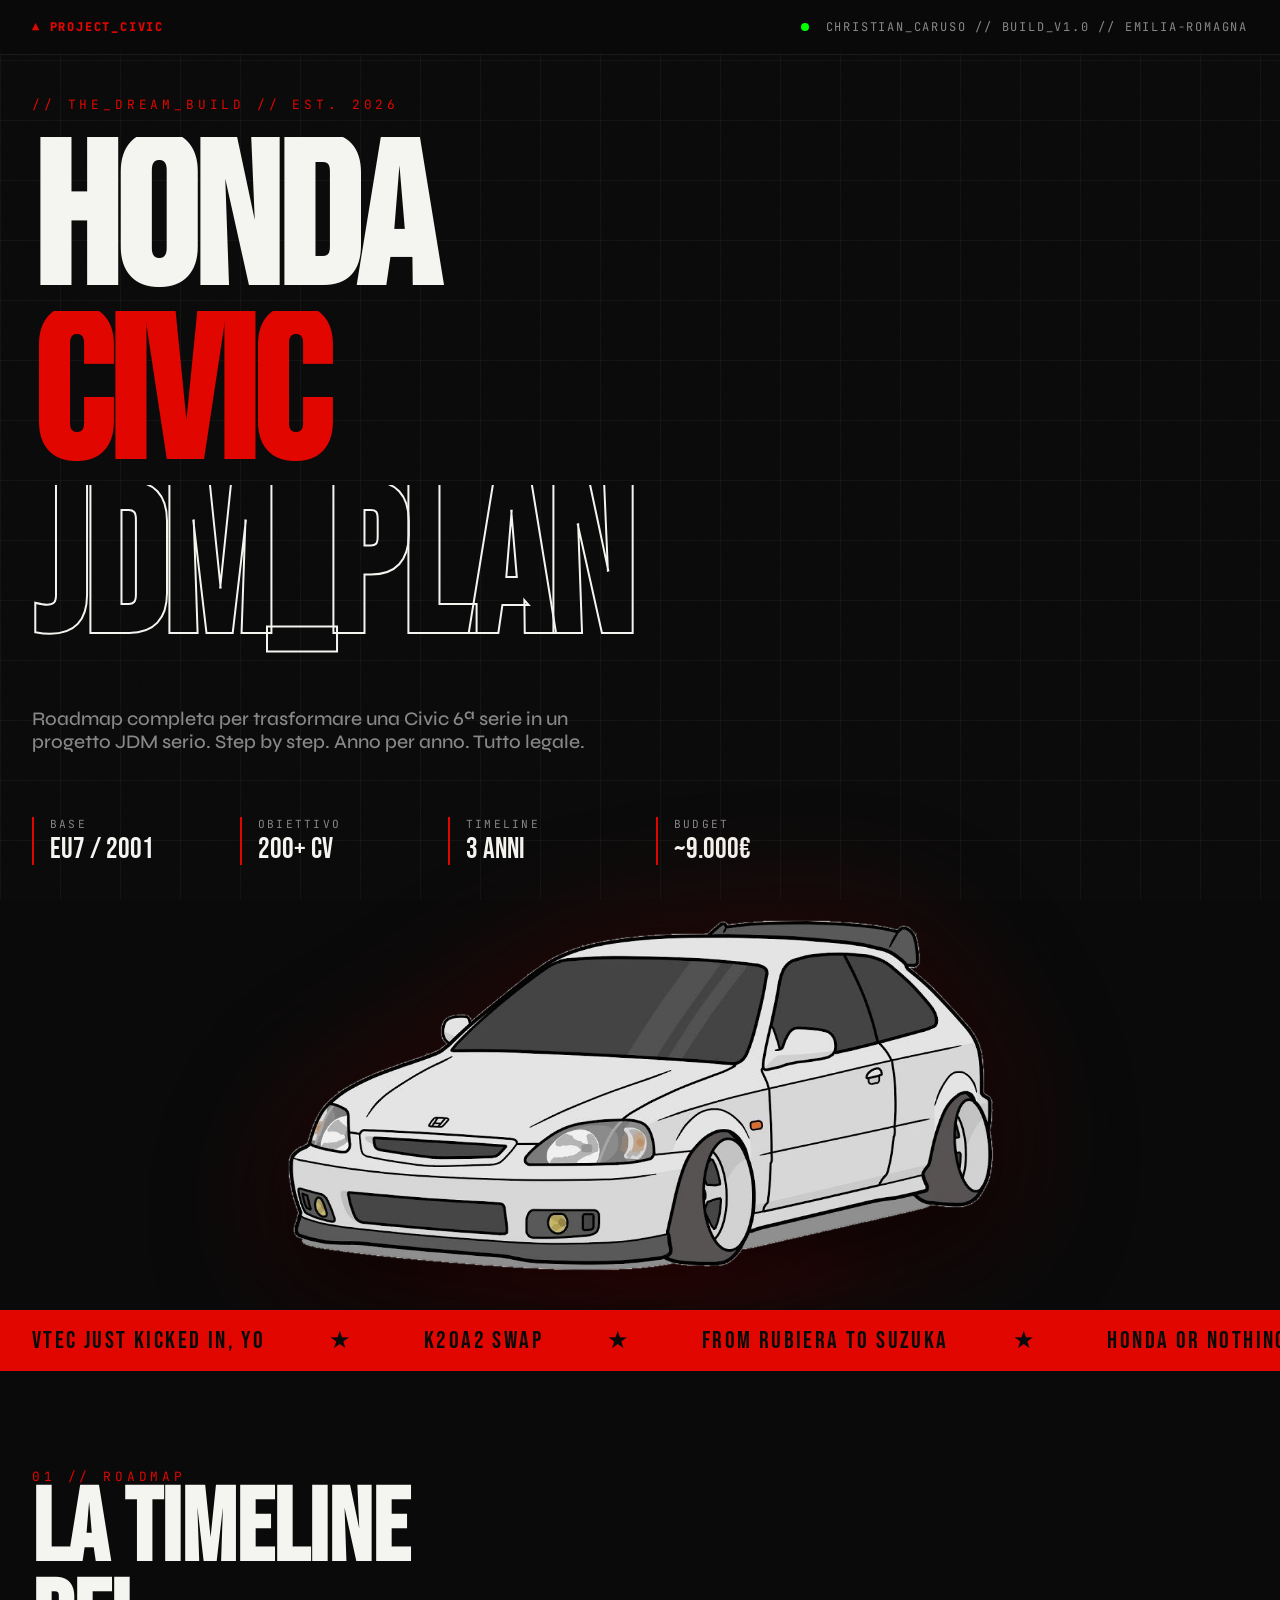
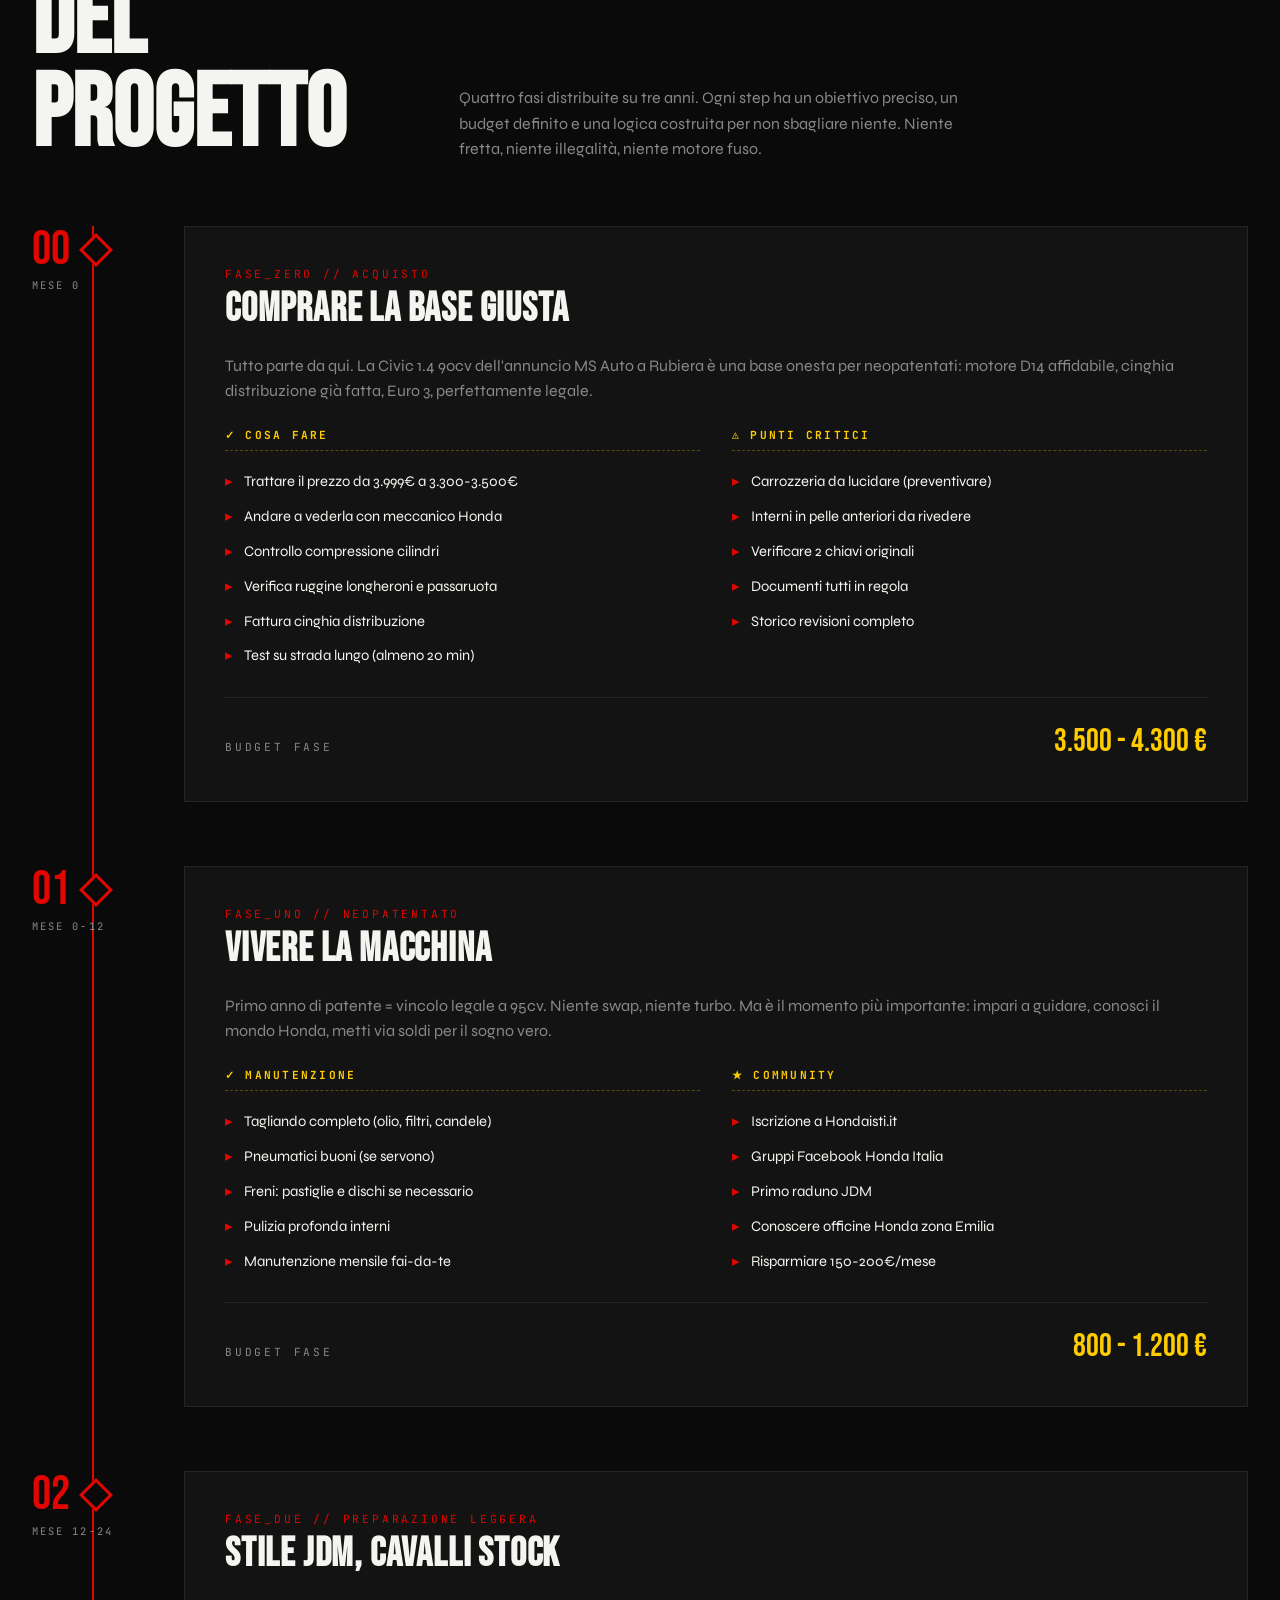
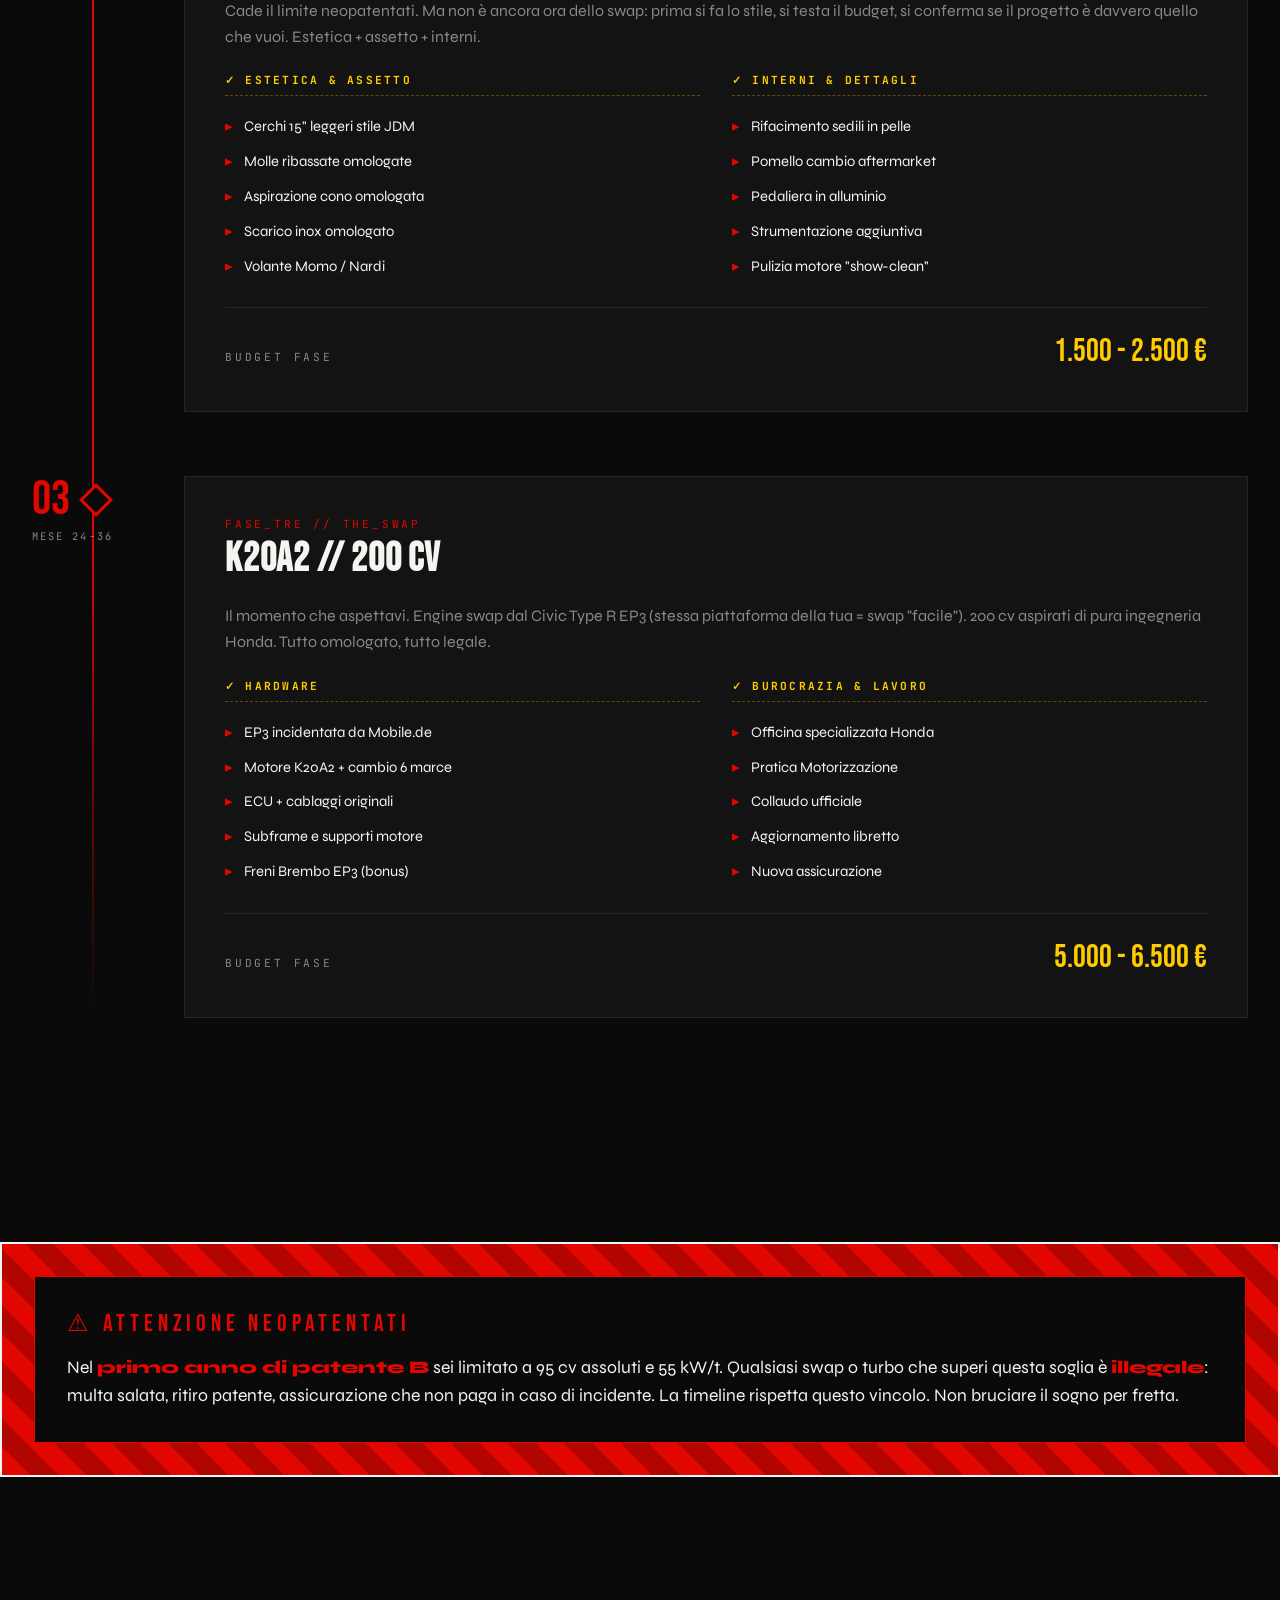
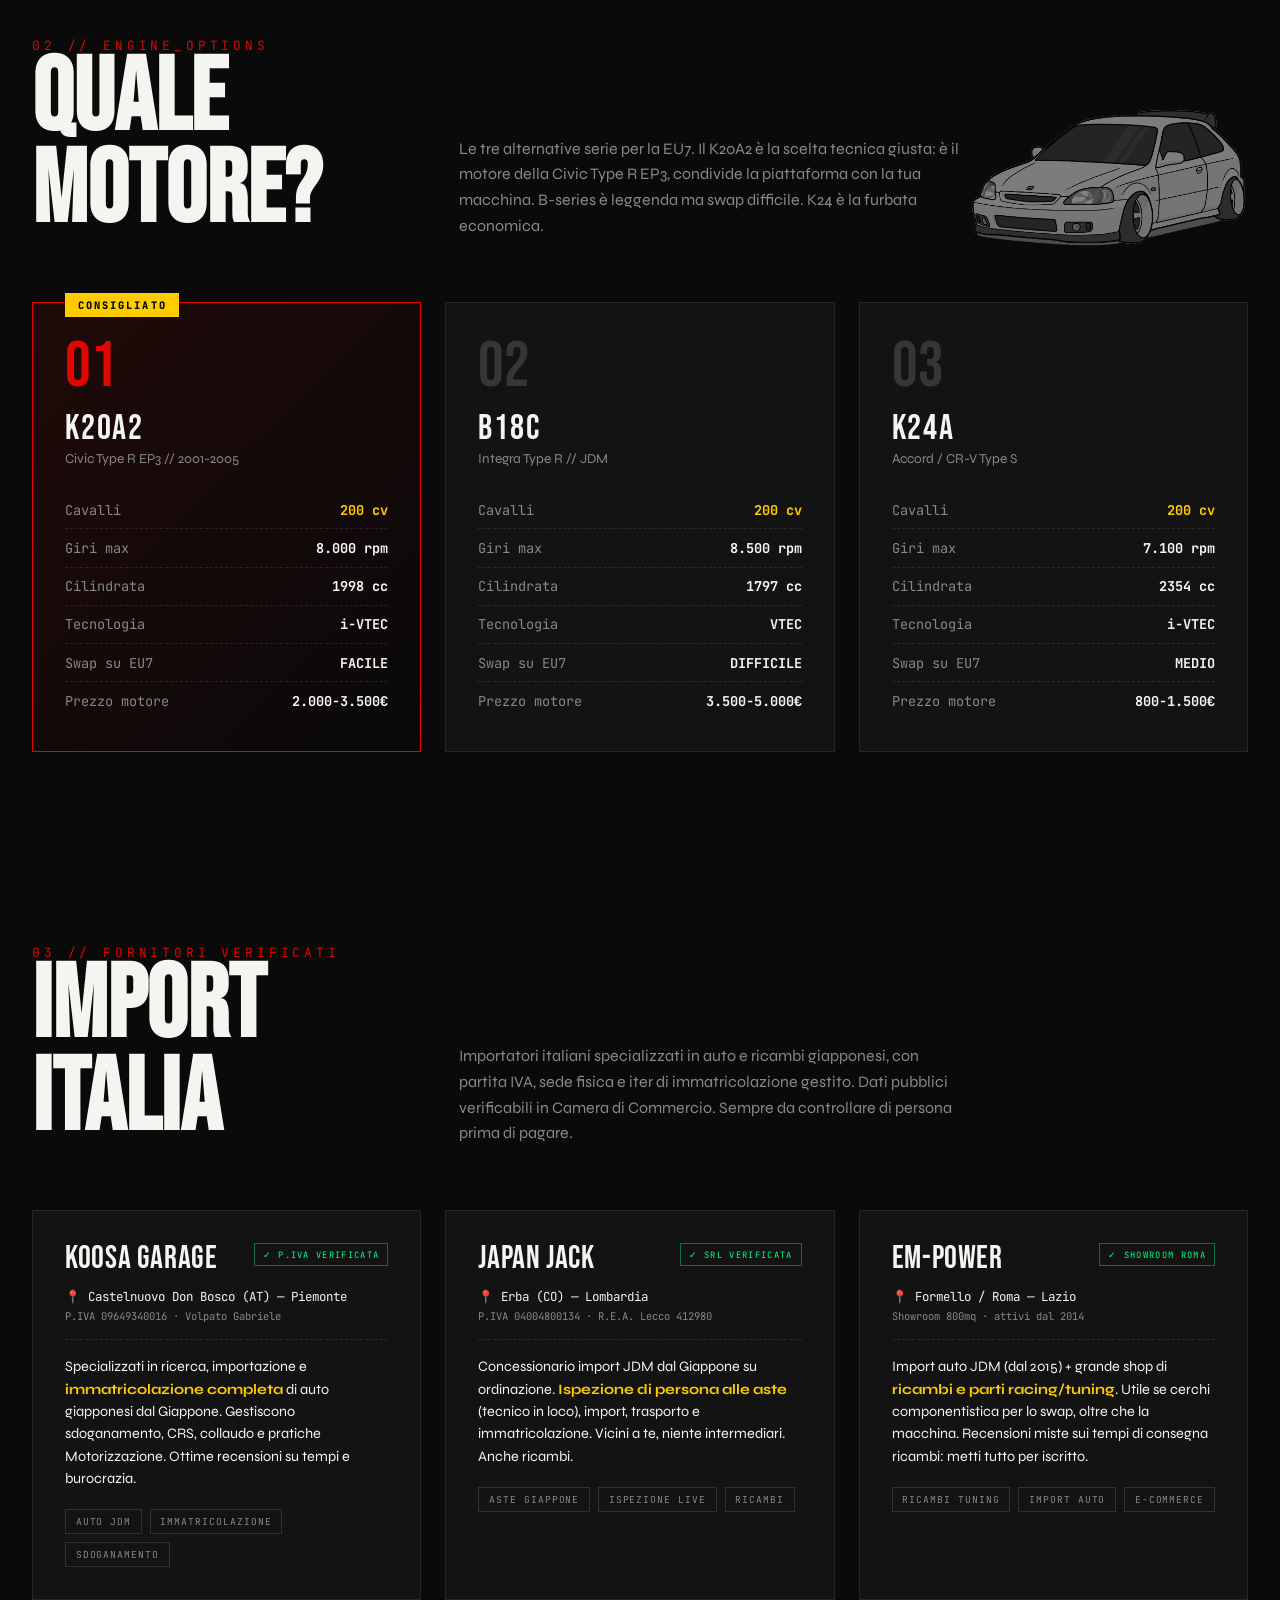
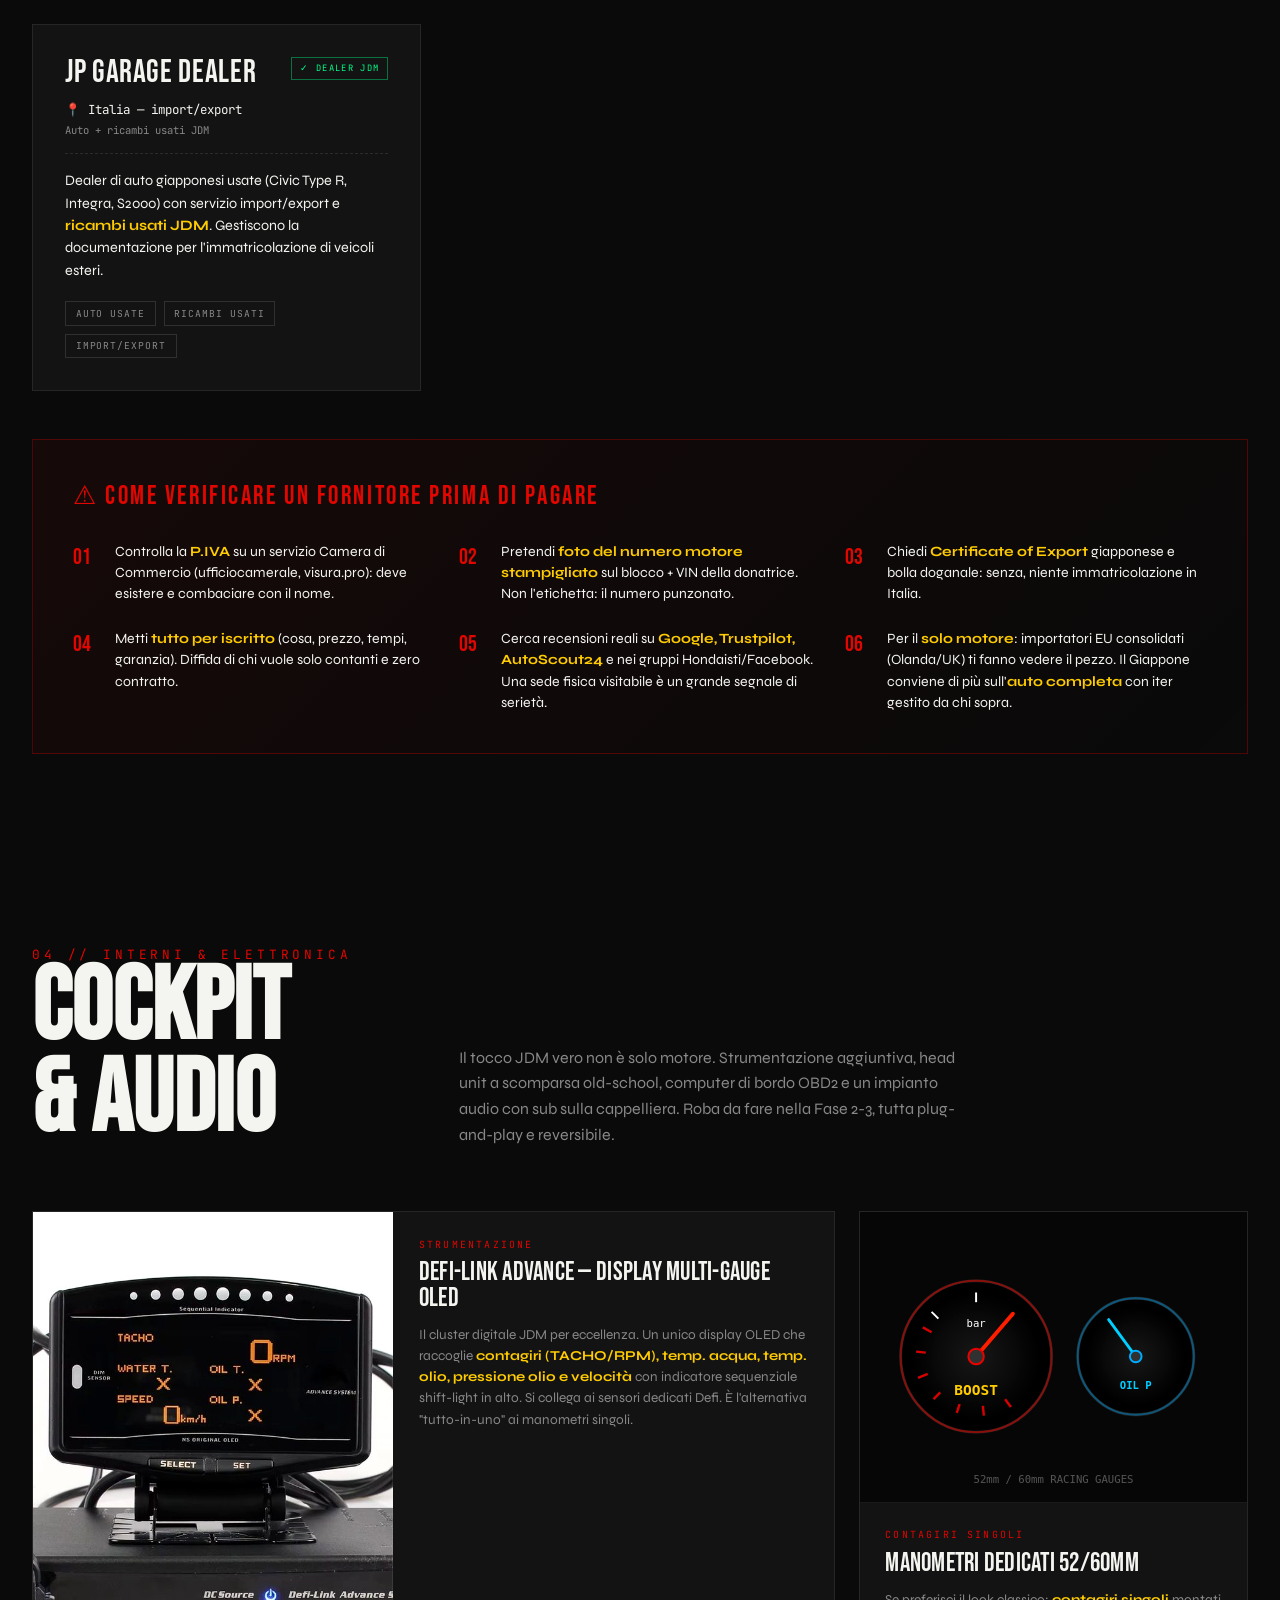
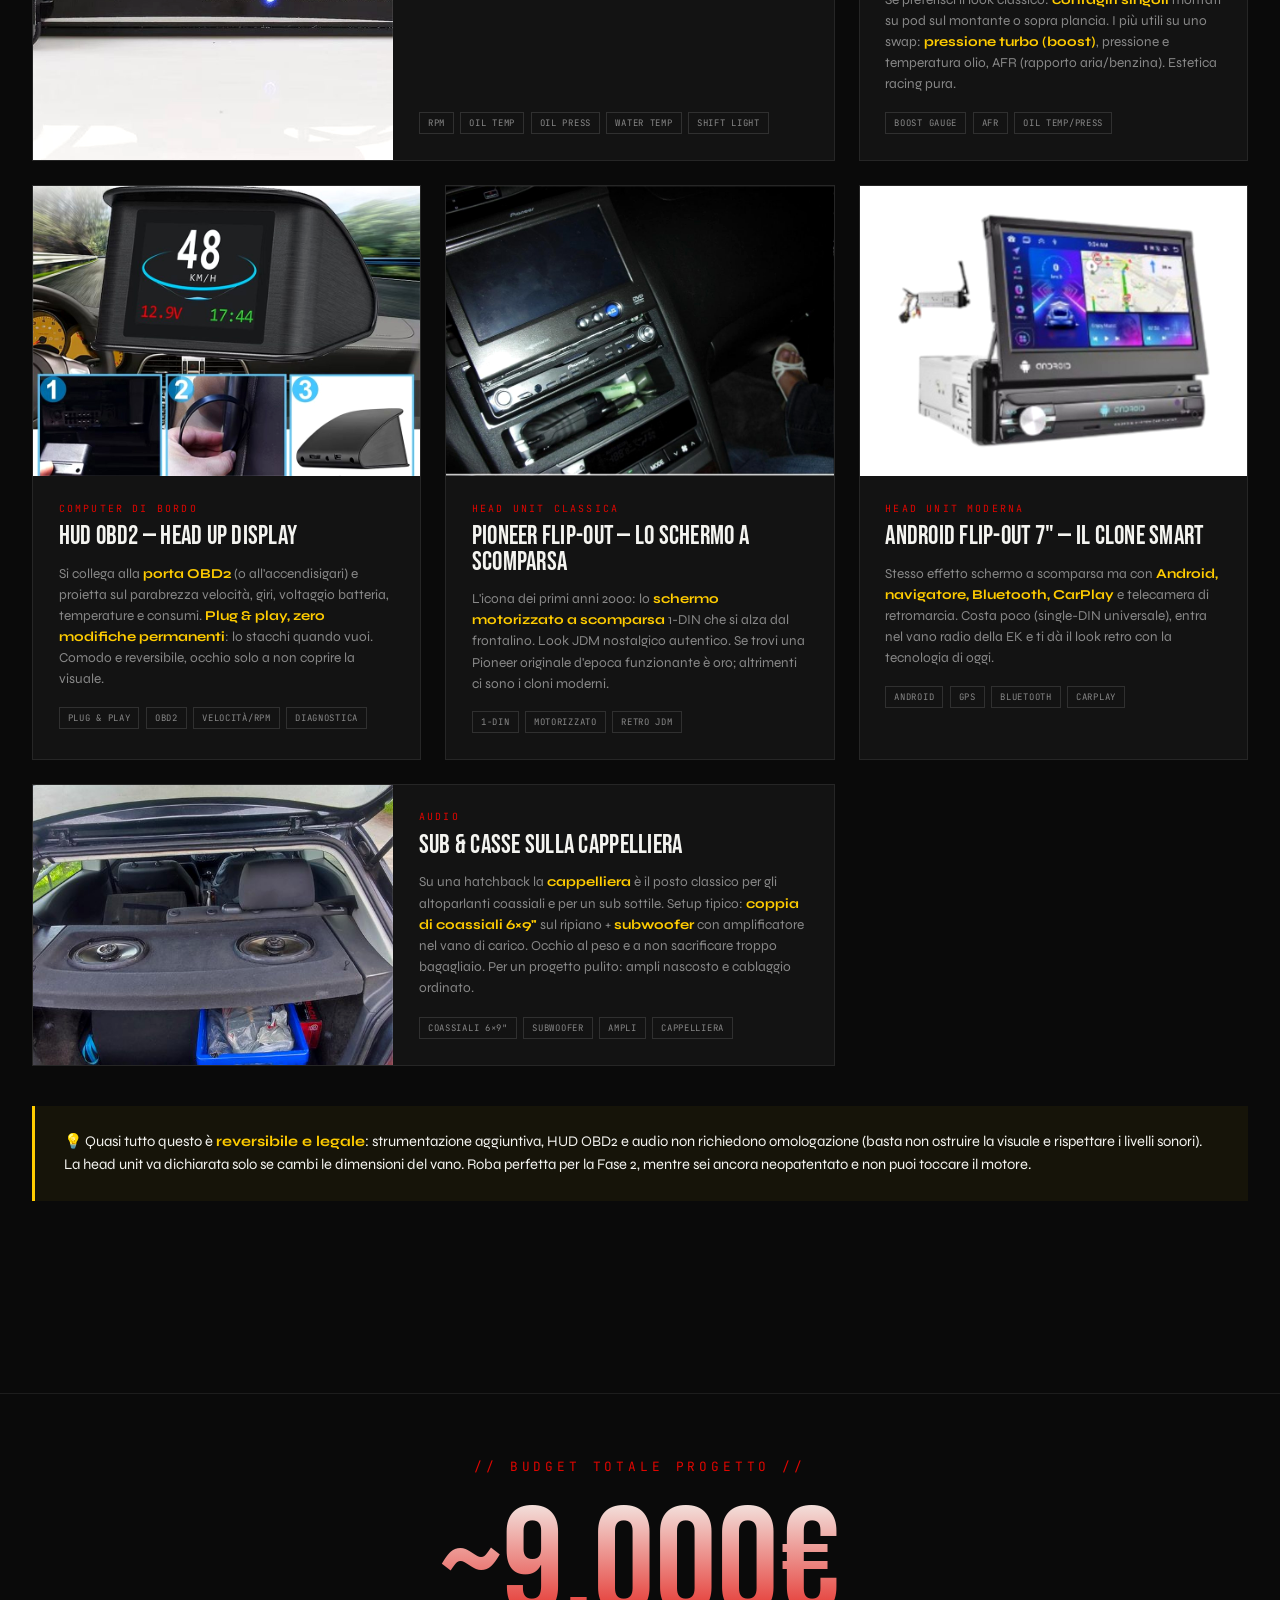
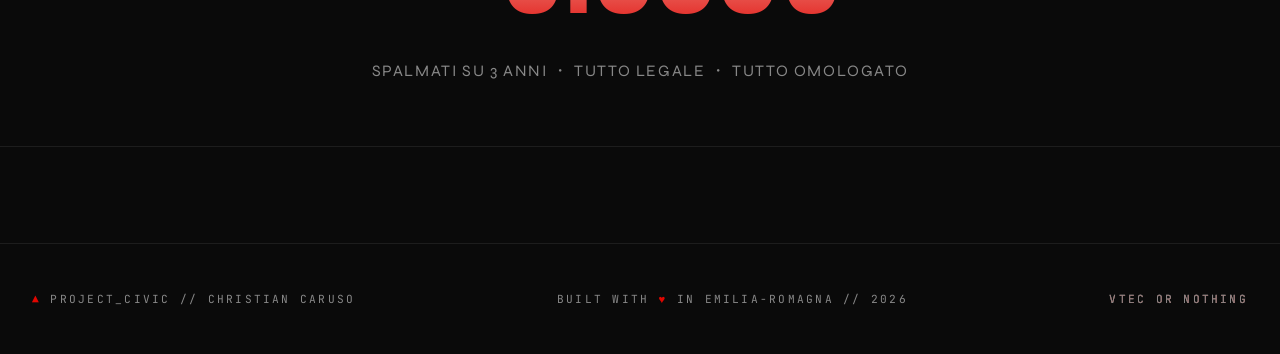
==== civic.html @ 3d9354dc "Rename civic-project-v2.html to civic.html" ====
<!DOCTYPE html>
<html lang="it">
<head>
<meta charset="UTF-8">
<meta name="viewport" content="width=device-width, initial-scale=1.0">
<title>PROJECT CIVIC // Christian Caruso</title>
<link rel="preconnect" href="https://fonts.googleapis.com">
<link rel="preconnect" href="https://fonts.gstatic.com" crossorigin>
<link href="https://fonts.googleapis.com/css2?family=Bebas+Neue&family=JetBrains+Mono:wght@400;700;800&family=Syne:wght@500;700;800&display=swap" rel="stylesheet">
<style>
  :root {
    --bg: #0a0a0a;
    --bg-soft: #131313;
    --ink: #f4f4f0;
    --ink-dim: #888;
    --red: #e10600;
    --red-dark: #b30500;
    --accent: #ffcc00;
    --grid: rgba(255,255,255,0.04);
    --car: url([data-uri]);
  }

  * { margin: 0; padding: 0; box-sizing: border-box; }

  html { scroll-behavior: smooth; }

  body {
    background: var(--bg);
    color: var(--ink);
    font-family: 'JetBrains Mono', monospace;
    overflow-x: hidden;
    cursor: crosshair;
  }

  /* GRID BACKGROUND */
  body::before {
    content: '';
    position: fixed;
    inset: 0;
    background-image:
      linear-gradient(var(--grid) 1px, transparent 1px),
      linear-gradient(90deg, var(--grid) 1px, transparent 1px);
    background-size: 60px 60px;
    pointer-events: none;
    z-index: 1;
  }

  /* GRAIN OVERLAY */
  body::after {
    content: '';
    position: fixed;
    inset: 0;
    background: url("data:image/svg+xml,%3Csvg viewBox='0 0 200 200' xmlns='http://www.w3.org/2000/svg'%3E%3Cfilter id='n'%3E%3CfeTurbulence type='fractalNoise' baseFrequency='0.9' numOctaves='3'/%3E%3C/filter%3E%3Crect width='100%25' height='100%25' filter='url(%23n)' opacity='0.15'/%3E%3C/svg%3E");
    pointer-events: none;
    opacity: 0.4;
    z-index: 2;
    mix-blend-mode: overlay;
  }

  /* NAV */
  nav {
    position: fixed;
    top: 0;
    left: 0;
    right: 0;
    z-index: 100;
    padding: 1.2rem 2rem;
    background: rgba(10,10,10,0.85);
    backdrop-filter: blur(12px);
    border-bottom: 1px solid rgba(255,255,255,0.08);
    display: flex;
    justify-content: space-between;
    align-items: center;
    font-family: 'JetBrains Mono', monospace;
    font-size: 0.75rem;
    letter-spacing: 0.15em;
    text-transform: uppercase;
  }

  nav .logo {
    color: var(--red);
    font-weight: 800;
  }

  nav .meta {
    color: var(--ink-dim);
  }

  nav .meta .dot {
    display: inline-block;
    width: 8px;
    height: 8px;
    background: #00ff00;
    border-radius: 50%;
    margin-right: 8px;
    animation: pulse 2s infinite;
  }

  @keyframes pulse {
    0%, 100% { opacity: 1; }
    50% { opacity: 0.3; }
  }

  /* HERO */
  .hero {
    min-height: 100vh;
    position: relative;
    display: flex;
    flex-direction: column;
    justify-content: center;
    padding: 6rem 2rem 2rem;
    z-index: 10;
    overflow: hidden;
  }

  .hero-tag {
    font-family: 'JetBrains Mono', monospace;
    font-size: 0.8rem;
    letter-spacing: 0.3em;
    color: var(--red);
    margin-bottom: 1.5rem;
    opacity: 0;
    animation: fadeIn 1s 0.3s forwards;
  }

  .hero h1 {
    font-family: 'Bebas Neue', sans-serif;
    font-size: clamp(4rem, 16vw, 16rem);
    line-height: 0.85;
    letter-spacing: -0.02em;
    margin-bottom: 1rem;
    position: relative;
  }

  .hero h1 .line {
    display: block;
    overflow: hidden;
  }

  .hero h1 .line span {
    display: inline-block;
    transform: translateY(110%);
    animation: slideUp 1s cubic-bezier(0.16, 1, 0.3, 1) forwards;
  }

  .hero h1 .line:nth-child(2) span { animation-delay: 0.2s; }
  .hero h1 .line:nth-child(3) span { animation-delay: 0.4s; }

  .hero h1 .red { color: var(--red); }
  .hero h1 .outline {
    -webkit-text-stroke: 2px var(--ink);
    color: transparent;
  }

  @keyframes slideUp {
    to { transform: translateY(0); }
  }

  @keyframes fadeIn {
    to { opacity: 1; }
  }

  .hero-sub {
    font-family: 'Syne', sans-serif;
    font-weight: 500;
    font-size: clamp(1rem, 1.5vw, 1.4rem);
    max-width: 600px;
    color: var(--ink-dim);
    margin-top: 2rem;
    opacity: 0;
    animation: fadeIn 1s 0.8s forwards;
  }

  .hero-stats {
    display: grid;
    grid-template-columns: repeat(auto-fit, minmax(140px, 1fr));
    gap: 2rem;
    margin-top: 4rem;
    max-width: 800px;
    opacity: 0;
    animation: fadeIn 1s 1.2s forwards;
  }

  .stat {
    border-left: 2px solid var(--red);
    padding-left: 1rem;
  }

  .stat-label {
    font-size: 0.7rem;
    letter-spacing: 0.2em;
    text-transform: uppercase;
    color: var(--ink-dim);
    margin-bottom: 0.3rem;
  }

  .stat-value {
    font-family: 'Bebas Neue', sans-serif;
    font-size: 1.8rem;
    line-height: 1;
  }

  /* MARQUEE */
  .marquee {
    background: var(--red);
    color: var(--bg);
    overflow: hidden;
    white-space: nowrap;
    padding: 1rem 0;
    font-family: 'Bebas Neue', sans-serif;
    font-size: 1.5rem;
    letter-spacing: 0.1em;
    border-top: 1px solid var(--bg);
    border-bottom: 1px solid var(--bg);
    position: relative;
    z-index: 10;
  }

  .marquee-inner {
    display: inline-block;
    animation: scroll 25s linear infinite;
  }

  .marquee-inner span {
    margin: 0 2rem;
  }

  .marquee-inner .star { color: var(--bg); }

  @keyframes scroll {
    from { transform: translateX(0); }
    to { transform: translateX(-50%); }
  }

  /* TIMELINE SECTION */
  .timeline-section {
    position: relative;
    z-index: 10;
    padding: 6rem 2rem;
  }

  .section-header {
    max-width: 1400px;
    margin: 0 auto 4rem;
    display: grid;
    grid-template-columns: 1fr 2fr;
    gap: 2rem;
    align-items: end;
  }

  .section-num {
    font-family: 'JetBrains Mono', monospace;
    font-size: 0.8rem;
    letter-spacing: 0.3em;
    color: var(--red);
  }

  .section-title {
    font-family: 'Bebas Neue', sans-serif;
    font-size: clamp(3rem, 8vw, 7rem);
    line-height: 0.9;
  }

  .section-desc {
    font-family: 'Syne', sans-serif;
    font-size: 1rem;
    color: var(--ink-dim);
    line-height: 1.6;
    max-width: 500px;
  }

  /* TIMELINE */
  .timeline {
    max-width: 1400px;
    margin: 0 auto;
    position: relative;
  }

  .timeline::before {
    content: '';
    position: absolute;
    left: 60px;
    top: 0;
    bottom: 0;
    width: 2px;
    background: linear-gradient(180deg, var(--red) 0%, var(--red) 80%, transparent 100%);
  }

  .phase {
    display: grid;
    grid-template-columns: 120px 1fr;
    gap: 2rem;
    margin-bottom: 4rem;
    position: relative;
    opacity: 0;
    transform: translateX(-30px);
    transition: all 0.8s cubic-bezier(0.16, 1, 0.3, 1);
  }

  .phase.visible {
    opacity: 1;
    transform: translateX(0);
  }

  .phase-marker {
    position: relative;
    z-index: 2;
  }

  .phase-marker::before {
    content: '';
    position: absolute;
    left: 52px;
    top: 12px;
    width: 18px;
    height: 18px;
    background: var(--bg);
    border: 3px solid var(--red);
    transform: rotate(45deg);
    transition: all 0.4s;
  }

  .phase:hover .phase-marker::before {
    background: var(--red);
    transform: rotate(45deg) scale(1.4);
    box-shadow: 0 0 30px var(--red);
  }

  .phase-year {
    font-family: 'Bebas Neue', sans-serif;
    font-size: 3rem;
    line-height: 1;
    color: var(--red);
  }

  .phase-period {
    font-family: 'JetBrains Mono', monospace;
    font-size: 0.65rem;
    letter-spacing: 0.2em;
    text-transform: uppercase;
    color: var(--ink-dim);
    margin-top: 0.3rem;
  }

  .phase-content {
    background: var(--bg-soft);
    border: 1px solid rgba(255,255,255,0.08);
    padding: 2.5rem;
    position: relative;
    transition: all 0.4s;
  }

  .phase-content::before {
    content: '';
    position: absolute;
    top: 0;
    left: 0;
    right: 0;
    height: 2px;
    background: linear-gradient(90deg, var(--red), transparent);
    transform: scaleX(0);
    transform-origin: left;
    transition: transform 0.6s;
  }

  .phase:hover .phase-content::before {
    transform: scaleX(1);
  }

  .phase:hover .phase-content {
    border-color: rgba(225,6,0,0.3);
    transform: translateY(-2px);
  }

  .phase-label {
    font-family: 'JetBrains Mono', monospace;
    font-size: 0.7rem;
    letter-spacing: 0.25em;
    text-transform: uppercase;
    color: var(--red);
    margin-bottom: 0.5rem;
  }

  .phase-title {
    font-family: 'Bebas Neue', sans-serif;
    font-size: 2.5rem;
    line-height: 1;
    margin-bottom: 1.5rem;
    letter-spacing: 0.02em;
  }

  .phase-grid {
    display: grid;
    grid-template-columns: 1fr 1fr;
    gap: 2rem;
    margin-top: 1.5rem;
  }

  .phase-block h4 {
    font-family: 'JetBrains Mono', monospace;
    font-size: 0.7rem;
    letter-spacing: 0.2em;
    text-transform: uppercase;
    color: var(--accent);
    margin-bottom: 0.8rem;
    padding-bottom: 0.5rem;
    border-bottom: 1px dashed rgba(255,204,0,0.3);
  }

  .phase-block ul {
    list-style: none;
  }

  .phase-block li {
    font-family: 'Syne', sans-serif;
    font-size: 0.92rem;
    color: var(--ink);
    padding: 0.4rem 0 0.4rem 1.2rem;
    position: relative;
    line-height: 1.5;
  }

  .phase-block li::before {
    content: '▸';
    position: absolute;
    left: 0;
    color: var(--red);
  }

  .phase-cost {
    margin-top: 1.5rem;
    padding-top: 1.5rem;
    border-top: 1px solid rgba(255,255,255,0.08);
    display: flex;
    justify-content: space-between;
    align-items: baseline;
    flex-wrap: wrap;
    gap: 1rem;
  }

  .phase-cost-label {
    font-family: 'JetBrains Mono', monospace;
    font-size: 0.7rem;
    letter-spacing: 0.25em;
    text-transform: uppercase;
    color: var(--ink-dim);
  }

  .phase-cost-value {
    font-family: 'Bebas Neue', sans-serif;
    font-size: 2rem;
    color: var(--accent);
  }

  /* WARNING BANNER */
  .warning {
    margin: 4rem auto;
    max-width: 1400px;
    padding: 2rem;
    background: repeating-linear-gradient(
      45deg,
      var(--red),
      var(--red) 20px,
      var(--red-dark) 20px,
      var(--red-dark) 40px
    );
    border: 2px solid var(--ink);
    position: relative;
    z-index: 10;
  }

  .warning-inner {
    background: var(--bg);
    padding: 2rem;
    border: 1px solid var(--red);
  }

  .warning-label {
    font-family: 'Bebas Neue', sans-serif;
    font-size: 1.5rem;
    color: var(--red);
    letter-spacing: 0.2em;
    margin-bottom: 1rem;
  }

  .warning-text {
    font-family: 'Syne', sans-serif;
    font-size: 1.1rem;
    line-height: 1.6;
  }

  /* SWAP COMPARISON */
  .swap-section {
    padding: 6rem 2rem;
    position: relative;
    z-index: 10;
  }

  .swap-grid {
    max-width: 1400px;
    margin: 0 auto;
    display: grid;
    grid-template-columns: repeat(auto-fit, minmax(280px, 1fr));
    gap: 1.5rem;
  }

  .swap-card {
    background: var(--bg-soft);
    border: 1px solid rgba(255,255,255,0.08);
    padding: 2rem;
    position: relative;
    transition: all 0.4s cubic-bezier(0.16, 1, 0.3, 1);
    opacity: 0;
    transform: translateY(30px);
  }

  .swap-card.visible {
    opacity: 1;
    transform: translateY(0);
  }

  .swap-card:hover {
    transform: translateY(-8px);
    border-color: var(--red);
  }

  .swap-card.featured {
    background: linear-gradient(135deg, rgba(225,6,0,0.1), transparent);
    border-color: var(--red);
  }

  .swap-card.featured::before {
    content: 'CONSIGLIATO';
    position: absolute;
    top: -10px;
    left: 2rem;
    background: var(--accent);
    color: var(--bg);
    padding: 0.3rem 0.8rem;
    font-family: 'JetBrains Mono', monospace;
    font-size: 0.65rem;
    letter-spacing: 0.2em;
    font-weight: 800;
  }

  .swap-rank {
    font-family: 'Bebas Neue', sans-serif;
    font-size: 4rem;
    line-height: 1;
    color: var(--ink-dim);
    opacity: 0.3;
  }

  .swap-card.featured .swap-rank { color: var(--red); opacity: 1; }

  .swap-code {
    font-family: 'Bebas Neue', sans-serif;
    font-size: 2.2rem;
    color: var(--ink);
    margin-top: 0.5rem;
    letter-spacing: 0.05em;
  }

  .swap-source {
    font-family: 'Syne', sans-serif;
    font-size: 0.85rem;
    color: var(--ink-dim);
    margin-bottom: 1.5rem;
  }

  .swap-spec {
    display: flex;
    justify-content: space-between;
    padding: 0.6rem 0;
    border-bottom: 1px dashed rgba(255,255,255,0.1);
    font-family: 'JetBrains Mono', monospace;
    font-size: 0.85rem;
  }

  .swap-spec:last-of-type { border-bottom: none; }

  .swap-spec-label { color: var(--ink-dim); }
  .swap-spec-value { color: var(--ink); font-weight: 700; }
  .swap-spec.cv .swap-spec-value { color: var(--accent); }

  /* SOURCES */
  .sources {
    padding: 6rem 2rem;
    position: relative;
    z-index: 10;
  }

  .sources-grid {
    max-width: 1400px;
    margin: 0 auto;
    display: grid;
    grid-template-columns: repeat(auto-fit, minmax(280px, 1fr));
    gap: 1rem;
  }

  .source {
    padding: 1.5rem;
    background: var(--bg-soft);
    border: 1px solid rgba(255,255,255,0.08);
    transition: all 0.3s;
    display: flex;
    align-items: center;
    gap: 1rem;
  }

  .source:hover {
    border-color: var(--red);
    transform: translateX(8px);
  }

  .source-flag {
    font-family: 'Bebas Neue', sans-serif;
    font-size: 1.8rem;
    color: var(--red);
    min-width: 60px;
  }

  .source-name {
    font-family: 'Syne', sans-serif;
    font-weight: 700;
    margin-bottom: 0.2rem;
  }

  .source-desc {
    font-size: 0.75rem;
    color: var(--ink-dim);
    font-family: 'JetBrains Mono', monospace;
  }

  /* TOTAL */
  .total {
    margin: 6rem auto;
    max-width: 1400px;
    padding: 4rem 2rem;
    text-align: center;
    border-top: 1px solid rgba(255,255,255,0.08);
    border-bottom: 1px solid rgba(255,255,255,0.08);
    position: relative;
    z-index: 10;
  }

  .total-label {
    font-family: 'JetBrains Mono', monospace;
    font-size: 0.8rem;
    letter-spacing: 0.3em;
    color: var(--red);
    margin-bottom: 1rem;
  }

  .total-value {
    font-family: 'Bebas Neue', sans-serif;
    font-size: clamp(4rem, 12vw, 10rem);
    line-height: 1;
    background: linear-gradient(180deg, var(--ink) 0%, var(--red) 100%);
    -webkit-background-clip: text;
    background-clip: text;
    -webkit-text-fill-color: transparent;
  }

  .total-period {
    font-family: 'Syne', sans-serif;
    color: var(--ink-dim);
    margin-top: 1rem;
    letter-spacing: 0.1em;
  }

  /* FOOTER */
  footer {
    padding: 3rem 2rem;
    position: relative;
    z-index: 10;
    border-top: 1px solid rgba(255,255,255,0.08);
    font-family: 'JetBrains Mono', monospace;
    font-size: 0.7rem;
    letter-spacing: 0.2em;
    text-transform: uppercase;
    color: var(--ink-dim);
    display: flex;
    justify-content: space-between;
    flex-wrap: wrap;
    gap: 1rem;
  }

  footer .red { color: var(--red); }

  /* GLITCH EFFECT */
  .glitch {
    position: relative;
    display: inline-block;
  }

  .glitch::before,
  .glitch::after {
    content: attr(data-text);
    position: absolute;
    top: 0;
    left: 0;
    width: 100%;
  }

  .glitch::before {
    color: var(--red);
    z-index: -1;
    animation: glitch-1 3s infinite;
  }

  .glitch::after {
    color: #00ffff;
    z-index: -2;
    animation: glitch-2 3s infinite;
  }

  @keyframes glitch-1 {
    0%, 100% { transform: translate(0); }
    20% { transform: translate(-2px, 2px); }
    40% { transform: translate(-2px, -2px); }
    60% { transform: translate(2px, 2px); }
    80% { transform: translate(2px, -2px); }
  }

  @keyframes glitch-2 {
    0%, 100% { transform: translate(0); }
    20% { transform: translate(2px, -2px); }
    40% { transform: translate(2px, 2px); }
    60% { transform: translate(-2px, -2px); }
    80% { transform: translate(-2px, 2px); }
  }

  /* MOBILE */
  @media (max-width: 768px) {
    .section-header { grid-template-columns: 1fr; }
    .phase { grid-template-columns: 80px 1fr; gap: 1rem; }
    .timeline::before { left: 40px; }
    .phase-marker::before { left: 32px; }
    .phase-year { font-size: 2rem; }
    .phase-grid { grid-template-columns: 1fr; }
    .phase-content { padding: 1.5rem; }
    nav { padding: 1rem; font-size: 0.65rem; }
    nav .meta { display: none; }
  }

  /* === SUPPLIERS === */
  .suppliers-grid {
    max-width: 1400px;
    margin: 0 auto;
    display: grid;
    grid-template-columns: repeat(auto-fit, minmax(320px, 1fr));
    gap: 1.5rem;
  }
  .supplier {
    background: var(--bg-soft);
    border: 1px solid rgba(255,255,255,0.08);
    padding: 2rem;
    transition: all 0.4s cubic-bezier(0.16,1,0.3,1);
    position: relative;
  }
  .supplier:hover {
    border-color: var(--red);
    transform: translateY(-4px);
  }
  .supplier-top {
    display: flex;
    justify-content: space-between;
    align-items: flex-start;
    gap: 1rem;
    margin-bottom: 0.8rem;
  }
  .supplier-name {
    font-family: 'Bebas Neue', sans-serif;
    font-size: 2rem;
    line-height: 1;
    letter-spacing: 0.02em;
  }
  .supplier-badge {
    font-family: 'JetBrains Mono', monospace;
    font-size: 0.55rem;
    letter-spacing: 0.15em;
    color: #00ff88;
    border: 1px solid rgba(0,255,136,0.4);
    padding: 0.3rem 0.5rem;
    white-space: nowrap;
    flex-shrink: 0;
  }
  .supplier-loc {
    font-family: 'JetBrains Mono', monospace;
    font-size: 0.78rem;
    color: var(--ink);
    margin-bottom: 0.3rem;
  }
  .supplier-piva {
    font-family: 'JetBrains Mono', monospace;
    font-size: 0.66rem;
    color: var(--ink-dim);
    margin-bottom: 1rem;
    padding-bottom: 1rem;
    border-bottom: 1px dashed rgba(255,255,255,0.1);
  }
  .supplier-desc {
    font-family: 'Syne', sans-serif;
    font-size: 0.9rem;
    line-height: 1.55;
    color: var(--ink);
    margin-bottom: 1.2rem;
  }
  .supplier-desc b { color: var(--accent); font-weight: 700; }
  .supplier-tags {
    display: flex;
    flex-wrap: wrap;
    gap: 0.5rem;
  }
  .supplier-tags span {
    font-family: 'JetBrains Mono', monospace;
    font-size: 0.6rem;
    letter-spacing: 0.1em;
    text-transform: uppercase;
    color: var(--ink-dim);
    border: 1px solid rgba(255,255,255,0.12);
    padding: 0.3rem 0.6rem;
  }

  /* VERIFY BOX */
  .verify-box {
    max-width: 1400px;
    margin: 3rem auto 0;
    border: 1px solid rgba(225,6,0,0.3);
    background: linear-gradient(135deg, rgba(225,6,0,0.06), transparent);
    padding: 2.5rem;
  }
  .verify-title {
    font-family: 'Bebas Neue', sans-serif;
    font-size: 1.6rem;
    letter-spacing: 0.1em;
    color: var(--red);
    margin-bottom: 1.8rem;
  }
  .verify-grid {
    display: grid;
    grid-template-columns: repeat(auto-fit, minmax(300px, 1fr));
    gap: 1.5rem;
  }
  .verify-item {
    font-family: 'Syne', sans-serif;
    font-size: 0.88rem;
    line-height: 1.5;
    color: var(--ink);
    padding-left: 2.6rem;
    position: relative;
  }
  .verify-item b { color: var(--accent); font-weight: 700; }
  .verify-item .vn {
    position: absolute;
    left: 0;
    top: 0;
    font-family: 'Bebas Neue', sans-serif;
    font-size: 1.4rem;
    color: var(--red);
  }

  /* === COCKPIT & AUDIO === */
  .cockpit {
    padding: 6rem 2rem;
    position: relative;
    z-index: 10;
  }
  .gear-grid {
    max-width: 1400px;
    margin: 0 auto;
    display: grid;
    grid-template-columns: repeat(3, 1fr);
    gap: 1.5rem;
  }
  .gear-card {
    background: var(--bg-soft);
    border: 1px solid rgba(255,255,255,0.08);
    overflow: hidden;
    transition: all 0.4s cubic-bezier(0.16,1,0.3,1);
    display: flex;
    flex-direction: column;
  }
  .gear-card:hover {
    border-color: var(--red);
    transform: translateY(-5px);
  }
  .gear-card.big { grid-column: span 2; }
  .gear-card.big { flex-direction: row; }
  .gear-card.big .gear-img { width: 45%; min-height: 280px; }
  .gear-card.big .gear-body { width: 55%; }
  .gear-img {
    width: 100%;
    aspect-ratio: 4/3;
    background-size: cover;
    background-position: center;
    background-color: #000;
    border-bottom: 1px solid rgba(255,255,255,0.08);
    filter: saturate(1.05) contrast(1.03);
    transition: transform 0.6s;
  }
  .gear-card.big .gear-img { border-bottom: none; border-right: 1px solid rgba(255,255,255,0.08); aspect-ratio: auto; }
  .gear-card:hover .gear-img { transform: scale(1.04); }
  .gear-body { padding: 1.6rem; display: flex; flex-direction: column; }
  .gear-tag {
    font-family: 'JetBrains Mono', monospace;
    font-size: 0.62rem;
    letter-spacing: 0.22em;
    color: var(--red);
    margin-bottom: 0.6rem;
  }
  .gear-title {
    font-family: 'Bebas Neue', sans-serif;
    font-size: 1.6rem;
    line-height: 1;
    margin-bottom: 0.8rem;
    letter-spacing: 0.01em;
  }
  .gear-desc {
    font-family: 'Syne', sans-serif;
    font-size: 0.85rem;
    line-height: 1.55;
    color: var(--ink-dim);
    margin-bottom: 1.1rem;
    flex: 1;
  }
  .gear-desc b { color: var(--accent); font-weight: 700; }
  .gear-tags { display: flex; flex-wrap: wrap; gap: 0.4rem; }
  .gear-tags span {
    font-family: 'JetBrains Mono', monospace;
    font-size: 0.56rem;
    letter-spacing: 0.08em;
    text-transform: uppercase;
    color: var(--ink-dim);
    border: 1px solid rgba(255,255,255,0.12);
    padding: 0.25rem 0.5rem;
  }
  .cockpit-note {
    max-width: 1400px;
    margin: 2.5rem auto 0;
    font-family: 'Syne', sans-serif;
    font-size: 0.92rem;
    line-height: 1.6;
    color: var(--ink);
    padding: 1.5rem 1.8rem;
    border-left: 3px solid var(--accent);
    background: rgba(255,204,0,0.05);
  }
  .cockpit-note b { color: var(--accent); }

  @media (max-width: 900px) {
    .gear-grid { grid-template-columns: 1fr 1fr; }
    .gear-card.big { grid-column: span 2; }
  }
  @media (max-width: 640px) {
    .gear-grid { grid-template-columns: 1fr; }
    .gear-card.big { grid-column: span 1; flex-direction: column; }
    .gear-card.big .gear-img { width: 100%; border-right: none; border-bottom: 1px solid rgba(255,255,255,0.08); min-height: 220px; }
    .gear-card.big .gear-body { width: 100%; }
  }

  /* === EK CAR INTEGRATION === */
  .hero { position: relative; }
  .hero-car-wrap {
    position: relative;
    width: min(82vw, 720px);
    margin: 3rem auto 0;
    aspect-ratio: 1053/533;
    z-index: 5;
    opacity: 0;
    animation: fadeIn 1.4s 1.4s forwards, floaty 6s 2.4s ease-in-out infinite;
  }
  .hero-car {
    position: absolute; inset: 0;
    background-image: var(--car);
    background-size: contain;
    background-repeat: no-repeat;
    background-position: center;
    filter: drop-shadow(0 35px 50px rgba(0,0,0,0.7)) drop-shadow(0 0 60px rgba(225,6,0,0.18));
  }
  .hero-car-glow {
    position: absolute;
    left: 8%; right: 8%; bottom: -6%;
    height: 18%;
    background: radial-gradient(ellipse at center, rgba(225,6,0,0.55), transparent 70%);
    filter: blur(28px);
    z-index: -1;
    opacity: 0.7;
  }
  @keyframes floaty {
    0%, 100% { transform: translateY(0); }
    50% { transform: translateY(-12px); }
  }

  /* Decorative EK silhouette inside the TOTAL section */
  .total { position: relative; overflow: hidden; }
  .total-car-bg {
    position: absolute;
    right: -8%;
    top: 50%;
    transform: translateY(-50%);
    width: 60%;
    aspect-ratio: 1053/533;
    background-image: var(--car);
    background-size: contain;
    background-repeat: no-repeat;
    background-position: center right;
    opacity: 0.08;
    pointer-events: none;
    z-index: 0;
    filter: grayscale(1);
  }
  .total > * { position: relative; z-index: 1; }

  /* Decorative small EK chip beside the SWAP section title */
  .section-header { position: relative; }
  .header-car-chip {
    position: absolute;
    right: 0;
    bottom: -10px;
    width: 280px;
    aspect-ratio: 1053/533;
    background-image: var(--car);
    background-size: contain;
    background-repeat: no-repeat;
    background-position: right center;
    opacity: 0.5;
    pointer-events: none;
    filter: grayscale(1) contrast(1.1);
  }
  @media (max-width: 1024px) {
    .header-car-chip { display: none; }
  }

</style>
</head>
<body>

<nav>
  <div class="logo">▲ PROJECT_CIVIC</div>
  <div class="meta"><span class="dot"></span> CHRISTIAN_CARUSO // BUILD_v1.0 // EMILIA-ROMAGNA</div>
</nav>

<!-- HERO -->
<section class="hero">
  <div class="hero-tag">// THE_DREAM_BUILD // EST. 2026</div>
  <h1>
    <span class="line"><span>HONDA</span></span>
    <span class="line"><span class="red">CIVIC</span></span>
    <span class="line"><span class="outline">JDM_PLAN</span></span>
  </h1>
  <p class="hero-sub">
    Roadmap completa per trasformare una Civic 6ª serie in un progetto JDM serio. Step by step. Anno per anno. Tutto legale.
  </p>

  <div class="hero-stats">
    <div class="stat">
      <div class="stat-label">Base</div>
      <div class="stat-value">EU7 / 2001</div>
    </div>
    <div class="stat">
      <div class="stat-label">Obiettivo</div>
      <div class="stat-value">200+ CV</div>
    </div>
    <div class="stat">
      <div class="stat-label">Timeline</div>
      <div class="stat-value">3 ANNI</div>
    </div>
    <div class="stat">
      <div class="stat-label">Budget</div>
      <div class="stat-value">~9.000€</div>
    </div>
  </div>

  <div class="hero-car-wrap">
    <div class="hero-car-glow"></div>
    <div class="hero-car"></div>
  </div>

</section>

<!-- MARQUEE -->
<div class="marquee">
  <div class="marquee-inner">
    <span>VTEC JUST KICKED IN, YO</span><span class="star">★</span>
    <span>K20A2 SWAP</span><span class="star">★</span>
    <span>FROM RUBIERA TO SUZUKA</span><span class="star">★</span>
    <span>HONDA OR NOTHING</span><span class="star">★</span>
    <span>200CV NATURALLY ASPIRATED</span><span class="star">★</span>
    <span>VTEC JUST KICKED IN, YO</span><span class="star">★</span>
    <span>K20A2 SWAP</span><span class="star">★</span>
    <span>FROM RUBIERA TO SUZUKA</span><span class="star">★</span>
    <span>HONDA OR NOTHING</span><span class="star">★</span>
    <span>200CV NATURALLY ASPIRATED</span><span class="star">★</span>
  </div>
</div>

<!-- TIMELINE -->
<section class="timeline-section">
  <div class="section-header">
    <div>
      <div class="section-num">01 // ROADMAP</div>
      <h2 class="section-title">LA TIMELINE<br>DEL PROGETTO</h2>
    </div>
    <p class="section-desc">
      Quattro fasi distribuite su tre anni. Ogni step ha un obiettivo preciso, un budget definito e una logica costruita per non sbagliare niente. Niente fretta, niente illegalità, niente motore fuso.
    </p>
  </div>

  <div class="timeline">

    <!-- PHASE 0 -->
    <div class="phase">
      <div class="phase-marker">
        <div class="phase-year">00</div>
        <div class="phase-period">Mese 0</div>
      </div>
      <div class="phase-content">
        <div class="phase-label">FASE_ZERO // ACQUISTO</div>
        <h3 class="phase-title">Comprare la Base Giusta</h3>
        <p style="font-family: 'Syne', sans-serif; color: var(--ink-dim); line-height: 1.6;">
          Tutto parte da qui. La Civic 1.4 90cv dell'annuncio MS Auto a Rubiera è una base onesta per neopatentati: motore D14 affidabile, cinghia distribuzione già fatta, Euro 3, perfettamente legale.
        </p>

        <div class="phase-grid">
          <div class="phase-block">
            <h4>✓ Cosa fare</h4>
            <ul>
              <li>Trattare il prezzo da 3.999€ a 3.300-3.500€</li>
              <li>Andare a vederla con meccanico Honda</li>
              <li>Controllo compressione cilindri</li>
              <li>Verifica ruggine longheroni e passaruota</li>
              <li>Fattura cinghia distribuzione</li>
              <li>Test su strada lungo (almeno 20 min)</li>
            </ul>
          </div>
          <div class="phase-block">
            <h4>⚠ Punti critici</h4>
            <ul>
              <li>Carrozzeria da lucidare (preventivare)</li>
              <li>Interni in pelle anteriori da rivedere</li>
              <li>Verificare 2 chiavi originali</li>
              <li>Documenti tutti in regola</li>
              <li>Storico revisioni completo</li>
            </ul>
          </div>
        </div>

        <div class="phase-cost">
          <div class="phase-cost-label">Budget Fase</div>
          <div class="phase-cost-value">3.500 - 4.300 €</div>
        </div>
      </div>
    </div>

    <!-- PHASE 1 -->
    <div class="phase">
      <div class="phase-marker">
        <div class="phase-year">01</div>
        <div class="phase-period">Mese 0-12</div>
      </div>
      <div class="phase-content">
        <div class="phase-label">FASE_UNO // NEOPATENTATO</div>
        <h3 class="phase-title">Vivere la Macchina</h3>
        <p style="font-family: 'Syne', sans-serif; color: var(--ink-dim); line-height: 1.6;">
          Primo anno di patente = vincolo legale a 95cv. Niente swap, niente turbo. Ma è il momento più importante: impari a guidare, conosci il mondo Honda, metti via soldi per il sogno vero.
        </p>

        <div class="phase-grid">
          <div class="phase-block">
            <h4>✓ Manutenzione</h4>
            <ul>
              <li>Tagliando completo (olio, filtri, candele)</li>
              <li>Pneumatici buoni (se servono)</li>
              <li>Freni: pastiglie e dischi se necessario</li>
              <li>Pulizia profonda interni</li>
              <li>Manutenzione mensile fai-da-te</li>
            </ul>
          </div>
          <div class="phase-block">
            <h4>★ Community</h4>
            <ul>
              <li>Iscrizione a Hondaisti.it</li>
              <li>Gruppi Facebook Honda Italia</li>
              <li>Primo raduno JDM</li>
              <li>Conoscere officine Honda zona Emilia</li>
              <li>Risparmiare 150-200€/mese</li>
            </ul>
          </div>
        </div>

        <div class="phase-cost">
          <div class="phase-cost-label">Budget Fase</div>
          <div class="phase-cost-value">800 - 1.200 €</div>
        </div>
      </div>
    </div>

    <!-- PHASE 2 -->
    <div class="phase">
      <div class="phase-marker">
        <div class="phase-year">02</div>
        <div class="phase-period">Mese 12-24</div>
      </div>
      <div class="phase-content">
        <div class="phase-label">FASE_DUE // PREPARAZIONE LEGGERA</div>
        <h3 class="phase-title">Stile JDM, Cavalli Stock</h3>
        <p style="font-family: 'Syne', sans-serif; color: var(--ink-dim); line-height: 1.6;">
          Cade il limite neopatentati. Ma non è ancora ora dello swap: prima si fa lo stile, si testa il budget, si conferma se il progetto è davvero quello che vuoi. Estetica + assetto + interni.
        </p>

        <div class="phase-grid">
          <div class="phase-block">
            <h4>✓ Estetica & Assetto</h4>
            <ul>
              <li>Cerchi 15" leggeri stile JDM</li>
              <li>Molle ribassate omologate</li>
              <li>Aspirazione cono omologata</li>
              <li>Scarico inox omologato</li>
              <li>Volante Momo / Nardi</li>
            </ul>
          </div>
          <div class="phase-block">
            <h4>✓ Interni & Dettagli</h4>
            <ul>
              <li>Rifacimento sedili in pelle</li>
              <li>Pomello cambio aftermarket</li>
              <li>Pedaliera in alluminio</li>
              <li>Strumentazione aggiuntiva</li>
              <li>Pulizia motore "show-clean"</li>
            </ul>
          </div>
        </div>

        <div class="phase-cost">
          <div class="phase-cost-label">Budget Fase</div>
          <div class="phase-cost-value">1.500 - 2.500 €</div>
        </div>
      </div>
    </div>

    <!-- PHASE 3 -->
    <div class="phase">
      <div class="phase-marker">
        <div class="phase-year">03</div>
        <div class="phase-period">Mese 24-36</div>
      </div>
      <div class="phase-content">
        <div class="phase-label">FASE_TRE // THE_SWAP</div>
        <h3 class="phase-title">K20A2 // 200 CV</h3>
        <p style="font-family: 'Syne', sans-serif; color: var(--ink-dim); line-height: 1.6;">
          Il momento che aspettavi. Engine swap dal Civic Type R EP3 (stessa piattaforma della tua = swap "facile"). 200 cv aspirati di pura ingegneria Honda. Tutto omologato, tutto legale.
        </p>

        <div class="phase-grid">
          <div class="phase-block">
            <h4>✓ Hardware</h4>
            <ul>
              <li>EP3 incidentata da Mobile.de</li>
              <li>Motore K20A2 + cambio 6 marce</li>
              <li>ECU + cablaggi originali</li>
              <li>Subframe e supporti motore</li>
              <li>Freni Brembo EP3 (bonus)</li>
            </ul>
          </div>
          <div class="phase-block">
            <h4>✓ Burocrazia & Lavoro</h4>
            <ul>
              <li>Officina specializzata Honda</li>
              <li>Pratica Motorizzazione</li>
              <li>Collaudo ufficiale</li>
              <li>Aggiornamento libretto</li>
              <li>Nuova assicurazione</li>
            </ul>
          </div>
        </div>

        <div class="phase-cost">
          <div class="phase-cost-label">Budget Fase</div>
          <div class="phase-cost-value">5.000 - 6.500 €</div>
        </div>
      </div>
    </div>

  </div>
</section>

<!-- WARNING -->
<div class="warning">
  <div class="warning-inner">
    <div class="warning-label">⚠ ATTENZIONE NEOPATENTATI</div>
    <p class="warning-text">
      Nel <span style="color: var(--red); font-weight: 800;">primo anno di patente B</span> sei limitato a 95 cv assoluti e 55 kW/t. Qualsiasi swap o turbo che superi questa soglia è <span style="color: var(--red); font-weight: 800;">illegale</span>: multa salata, ritiro patente, assicurazione che non paga in caso di incidente. La timeline rispetta questo vincolo. Non bruciare il sogno per fretta.
    </p>
  </div>
</div>

<!-- SWAP OPTIONS -->
<section class="swap-section">
  <div class="section-header">
    <div>
      <div class="section-num">02 // ENGINE_OPTIONS</div>
      <h2 class="section-title">QUALE<br>MOTORE?</h2>
    </div>
    <div class="header-car-chip"></div>
    <p class="section-desc">
      Le tre alternative serie per la EU7. Il K20A2 è la scelta tecnica giusta: è il motore della Civic Type R EP3, condivide la piattaforma con la tua macchina. B-series è leggenda ma swap difficile. K24 è la furbata economica.
    </p>
  </div>

  <div class="swap-grid">

    <div class="swap-card featured">
      <div class="swap-rank">01</div>
      <div class="swap-code">K20A2</div>
      <div class="swap-source">Civic Type R EP3 // 2001-2005</div>
      <div class="swap-spec cv"><span class="swap-spec-label">Cavalli</span><span class="swap-spec-value">200 cv</span></div>
      <div class="swap-spec"><span class="swap-spec-label">Giri max</span><span class="swap-spec-value">8.000 rpm</span></div>
      <div class="swap-spec"><span class="swap-spec-label">Cilindrata</span><span class="swap-spec-value">1998 cc</span></div>
      <div class="swap-spec"><span class="swap-spec-label">Tecnologia</span><span class="swap-spec-value">i-VTEC</span></div>
      <div class="swap-spec"><span class="swap-spec-label">Swap su EU7</span><span class="swap-spec-value">FACILE</span></div>
      <div class="swap-spec"><span class="swap-spec-label">Prezzo motore</span><span class="swap-spec-value">2.000-3.500€</span></div>
    </div>

    <div class="swap-card">
      <div class="swap-rank">02</div>
      <div class="swap-code">B18C</div>
      <div class="swap-source">Integra Type R // JDM</div>
      <div class="swap-spec cv"><span class="swap-spec-label">Cavalli</span><span class="swap-spec-value">200 cv</span></div>
      <div class="swap-spec"><span class="swap-spec-label">Giri max</span><span class="swap-spec-value">8.500 rpm</span></div>
      <div class="swap-spec"><span class="swap-spec-label">Cilindrata</span><span class="swap-spec-value">1797 cc</span></div>
      <div class="swap-spec"><span class="swap-spec-label">Tecnologia</span><span class="swap-spec-value">VTEC</span></div>
      <div class="swap-spec"><span class="swap-spec-label">Swap su EU7</span><span class="swap-spec-value">DIFFICILE</span></div>
      <div class="swap-spec"><span class="swap-spec-label">Prezzo motore</span><span class="swap-spec-value">3.500-5.000€</span></div>
    </div>

    <div class="swap-card">
      <div class="swap-rank">03</div>
      <div class="swap-code">K24A</div>
      <div class="swap-source">Accord / CR-V Type S</div>
      <div class="swap-spec cv"><span class="swap-spec-label">Cavalli</span><span class="swap-spec-value">200 cv</span></div>
      <div class="swap-spec"><span class="swap-spec-label">Giri max</span><span class="swap-spec-value">7.100 rpm</span></div>
      <div class="swap-spec"><span class="swap-spec-label">Cilindrata</span><span class="swap-spec-value">2354 cc</span></div>
      <div class="swap-spec"><span class="swap-spec-label">Tecnologia</span><span class="swap-spec-value">i-VTEC</span></div>
      <div class="swap-spec"><span class="swap-spec-label">Swap su EU7</span><span class="swap-spec-value">MEDIO</span></div>
      <div class="swap-spec"><span class="swap-spec-label">Prezzo motore</span><span class="swap-spec-value">800-1.500€</span></div>
    </div>

  </div>
</section>

<!-- SOURCES -->
<section class="sources">
  <div class="section-header">
    <div>
      <div class="section-num">03 // FORNITORI VERIFICATI</div>
      <h2 class="section-title">IMPORT<br>ITALIA</h2>
    </div>
    <p class="section-desc">
      Importatori italiani specializzati in auto e ricambi giapponesi, con partita IVA, sede fisica e iter di immatricolazione gestito. Dati pubblici verificabili in Camera di Commercio. Sempre da controllare di persona prima di pagare.
    </p>
  </div>

  <div class="suppliers-grid">

    <div class="supplier">
      <div class="supplier-top">
        <div class="supplier-name">Koosa Garage</div>
        <div class="supplier-badge">✓ P.IVA VERIFICATA</div>
      </div>
      <div class="supplier-loc">📍 Castelnuovo Don Bosco (AT) — Piemonte</div>
      <div class="supplier-piva">P.IVA 09649340016 · Volpato Gabriele</div>
      <p class="supplier-desc">Specializzati in ricerca, importazione e <b>immatricolazione completa</b> di auto giapponesi dal Giappone. Gestiscono sdoganamento, CRS, collaudo e pratiche Motorizzazione. Ottime recensioni su tempi e burocrazia.</p>
      <div class="supplier-tags"><span>Auto JDM</span><span>Immatricolazione</span><span>Sdoganamento</span></div>
    </div>

    <div class="supplier">
      <div class="supplier-top">
        <div class="supplier-name">Japan Jack</div>
        <div class="supplier-badge">✓ SRL VERIFICATA</div>
      </div>
      <div class="supplier-loc">📍 Erba (CO) — Lombardia</div>
      <div class="supplier-piva">P.IVA 04004800134 · R.E.A. Lecco 412980</div>
      <p class="supplier-desc">Concessionario import JDM dal Giappone su ordinazione. <b>Ispezione di persona alle aste</b> (tecnico in loco), import, trasporto e immatricolazione. Vicini a te, niente intermediari. Anche ricambi.</p>
      <div class="supplier-tags"><span>Aste Giappone</span><span>Ispezione live</span><span>Ricambi</span></div>
    </div>

    <div class="supplier">
      <div class="supplier-top">
        <div class="supplier-name">Em-Power</div>
        <div class="supplier-badge">✓ SHOWROOM ROMA</div>
      </div>
      <div class="supplier-loc">📍 Formello / Roma — Lazio</div>
      <div class="supplier-piva">Showroom 800mq · attivi dal 2014</div>
      <p class="supplier-desc">Import auto JDM (dal 2015) + grande shop di <b>ricambi e parti racing/tuning</b>. Utile se cerchi componentistica per lo swap, oltre che la macchina. Recensioni miste sui tempi di consegna ricambi: metti tutto per iscritto.</p>
      <div class="supplier-tags"><span>Ricambi tuning</span><span>Import auto</span><span>E-commerce</span></div>
    </div>

    <div class="supplier">
      <div class="supplier-top">
        <div class="supplier-name">JP Garage Dealer</div>
        <div class="supplier-badge">✓ DEALER JDM</div>
      </div>
      <div class="supplier-loc">📍 Italia — import/export</div>
      <div class="supplier-piva">Auto + ricambi usati JDM</div>
      <p class="supplier-desc">Dealer di auto giapponesi usate (Civic Type R, Integra, S2000) con servizio import/export e <b>ricambi usati JDM</b>. Gestiscono la documentazione per l'immatricolazione di veicoli esteri.</p>
      <div class="supplier-tags"><span>Auto usate</span><span>Ricambi usati</span><span>Import/Export</span></div>
    </div>

  </div>

  <!-- Verification checklist -->
  <div class="verify-box">
    <div class="verify-title">⚠ COME VERIFICARE UN FORNITORE PRIMA DI PAGARE</div>
    <div class="verify-grid">
      <div class="verify-item"><span class="vn">01</span> Controlla la <b>P.IVA</b> su un servizio Camera di Commercio (ufficiocamerale, visura.pro): deve esistere e combaciare con il nome.</div>
      <div class="verify-item"><span class="vn">02</span> Pretendi <b>foto del numero motore stampigliato</b> sul blocco + VIN della donatrice. Non l'etichetta: il numero punzonato.</div>
      <div class="verify-item"><span class="vn">03</span> Chiedi <b>Certificate of Export</b> giapponese e bolla doganale: senza, niente immatricolazione in Italia.</div>
      <div class="verify-item"><span class="vn">04</span> Metti <b>tutto per iscritto</b> (cosa, prezzo, tempi, garanzia). Diffida di chi vuole solo contanti e zero contratto.</div>
      <div class="verify-item"><span class="vn">05</span> Cerca recensioni reali su <b>Google, Trustpilot, AutoScout24</b> e nei gruppi Hondaisti/Facebook. Una sede fisica visitabile è un grande segnale di serietà.</div>
      <div class="verify-item"><span class="vn">06</span> Per il <b>solo motore</b>: importatori EU consolidati (Olanda/UK) ti fanno vedere il pezzo. Il Giappone conviene di più sull'<b>auto completa</b> con iter gestito da chi sopra.</div>
    </div>
  </div>
</section>

<!-- COCKPIT & AUDIO -->
<section class="cockpit">
  <div class="section-header">
    <div>
      <div class="section-num">04 // INTERNI &amp; ELETTRONICA</div>
      <h2 class="section-title">COCKPIT<br>&amp; AUDIO</h2>
    </div>
    <p class="section-desc">
      Il tocco JDM vero non è solo motore. Strumentazione aggiuntiva, head unit a scomparsa old-school, computer di bordo OBD2 e un impianto audio con sub sulla cappelliera. Roba da fare nella Fase 2-3, tutta plug-and-play e reversibile.
    </p>
  </div>

  <div class="gear-grid">

    <div class="gear-card big">
      <div class="gear-img" style="background-image:url([data-uri])"></div>
      <div class="gear-body">
        <div class="gear-tag">STRUMENTAZIONE</div>
        <div class="gear-title">Defi-Link Advance — Display Multi-Gauge OLED</div>
        <p class="gear-desc">Il cluster digitale JDM per eccellenza. Un unico display OLED che raccoglie <b>contagiri (TACHO/RPM), temp. acqua, temp. olio, pressione olio e velocità</b> con indicatore sequenziale shift-light in alto. Si collega ai sensori dedicati Defi. È l'alternativa "tutto-in-uno" ai manometri singoli.</p>
        <div class="gear-tags"><span>RPM</span><span>Oil Temp</span><span>Oil Press</span><span>Water Temp</span><span>Shift light</span></div>
      </div>
    </div>

    <div class="gear-card">
      <div class="gear-img" style="background-image:url([data-uri])"></div>
      <div class="gear-body">
        <div class="gear-tag">CONTAGIRI SINGOLI</div>
        <div class="gear-title">Manometri dedicati 52/60mm</div>
        <p class="gear-desc">Se preferisci il look classico: <b>contagiri singoli</b> montati su pod sul montante o sopra plancia. I più utili su uno swap: <b>pressione turbo (boost)</b>, pressione e temperatura olio, AFR (rapporto aria/benzina). Estetica racing pura.</p>
        <div class="gear-tags"><span>Boost gauge</span><span>AFR</span><span>Oil temp/press</span></div>
      </div>
    </div>

    <div class="gear-card">
      <div class="gear-img" style="background-image:url([data-uri])"></div>
      <div class="gear-body">
        <div class="gear-tag">COMPUTER DI BORDO</div>
        <div class="gear-title">HUD OBD2 — Head Up Display</div>
        <p class="gear-desc">Si collega alla <b>porta OBD2</b> (o all'accendisigari) e proietta sul parabrezza velocità, giri, voltaggio batteria, temperature e consumi. <b>Plug &amp; play, zero modifiche permanenti</b>: lo stacchi quando vuoi. Comodo e reversibile, occhio solo a non coprire la visuale.</p>
        <div class="gear-tags"><span>Plug &amp; play</span><span>OBD2</span><span>Velocità/RPM</span><span>Diagnostica</span></div>
      </div>
    </div>

    <div class="gear-card">
      <div class="gear-img" style="background-image:url([data-uri])"></div>
      <div class="gear-body">
        <div class="gear-tag">HEAD UNIT CLASSICA</div>
        <div class="gear-title">Pioneer flip-out — lo schermo a scomparsa</div>
        <p class="gear-desc">L'icona dei primi anni 2000: lo <b>schermo motorizzato a scomparsa</b> 1-DIN che si alza dal frontalino. Look JDM nostalgico autentico. Se trovi una Pioneer originale d'epoca funzionante è oro; altrimenti ci sono i cloni moderni.</p>
        <div class="gear-tags"><span>1-DIN</span><span>Motorizzato</span><span>Retro JDM</span></div>
      </div>
    </div>

    <div class="gear-card">
      <div class="gear-img" style="background-image:url([data-uri])"></div>
      <div class="gear-body">
        <div class="gear-tag">HEAD UNIT MODERNA</div>
        <div class="gear-title">Android flip-out 7" — il clone smart</div>
        <p class="gear-desc">Stesso effetto schermo a scomparsa ma con <b>Android, navigatore, Bluetooth, CarPlay</b> e telecamera di retromarcia. Costa poco (single-DIN universale), entra nel vano radio della EK e ti dà il look retro con la tecnologia di oggi.</p>
        <div class="gear-tags"><span>Android</span><span>GPS</span><span>Bluetooth</span><span>CarPlay</span></div>
      </div>
    </div>

    <div class="gear-card big">
      <div class="gear-img" style="background-image:url([data-uri])"></div>
      <div class="gear-body">
        <div class="gear-tag">AUDIO</div>
        <div class="gear-title">Sub &amp; casse sulla cappelliera</div>
        <p class="gear-desc">Su una hatchback la <b>cappelliera</b> è il posto classico per gli altoparlanti coassiali e per un sub sottile. Setup tipico: <b>coppia di coassiali 6×9"</b> sul ripiano + <b>subwoofer</b> con amplificatore nel vano di carico. Occhio al peso e a non sacrificare troppo bagagliaio. Per un progetto pulito: ampli nascosto e cablaggio ordinato.</p>
        <div class="gear-tags"><span>Coassiali 6×9"</span><span>Subwoofer</span><span>Ampli</span><span>Cappelliera</span></div>
      </div>
    </div>

  </div>

  <p class="cockpit-note">💡 Quasi tutto questo è <b>reversibile e legale</b>: strumentazione aggiuntiva, HUD OBD2 e audio non richiedono omologazione (basta non ostruire la visuale e rispettare i livelli sonori). La head unit va dichiarata solo se cambi le dimensioni del vano. Roba perfetta per la Fase 2, mentre sei ancora neopatentato e non puoi toccare il motore.</p>
</section>

<!-- TOTAL -->
<div class="total">
  <div class="total-label">// BUDGET TOTALE PROGETTO //</div>
  <div class="total-value">~9.000€</div>
  <div class="total-period">SPALMATI SU 3 ANNI ・ TUTTO LEGALE ・ TUTTO OMOLOGATO</div>
</div>

<!-- FOOTER -->
<footer>
  <div><span class="red">▲</span> PROJECT_CIVIC // CHRISTIAN CARUSO</div>
  <div>BUILT WITH <span class="red">♥</span> IN EMILIA-ROMAGNA // 2026</div>
  <div class="glitch" data-text="VTEC OR NOTHING">VTEC OR NOTHING</div>
</footer>

<script>
  // Intersection Observer for scroll animations
  const observer = new IntersectionObserver((entries) => {
    entries.forEach(entry => {
      if (entry.isIntersecting) {
        entry.target.classList.add('visible');
      }
    });
  }, { threshold: 0.15 });

  document.querySelectorAll('.phase, .swap-card').forEach(el => observer.observe(el));

  // Staggered delay for swap cards
  document.querySelectorAll('.swap-card').forEach((card, i) => {
    card.style.transitionDelay = `${i * 0.15}s`;
  });

  // Parallax-ish nav hide on scroll down
  let lastScroll = 0;
  const nav = document.querySelector('nav');
  window.addEventListener('scroll', () => {
    const current = window.pageYOffset;
    if (current > lastScroll && current > 100) {
      nav.style.transform = 'translateY(-100%)';
    } else {
      nav.style.transform = 'translateY(0)';
    }
    nav.style.transition = 'transform 0.4s';
    lastScroll = current;
  });

  // Easter egg: click sul total per "VTEC kick in"
  const total = document.querySelector('.total-value');
  total.style.cursor = 'pointer';
  total.addEventListener('click', () => {
    document.body.style.animation = 'none';
    document.body.offsetHeight; // trigger reflow
    total.textContent = total.textContent === 'VTEC!' ? '~9.000€' : 'VTEC!';
    total.style.color = 'var(--red)';
    setTimeout(() => { total.style.color = ''; }, 800);
  });
</script>

</body>
</html>
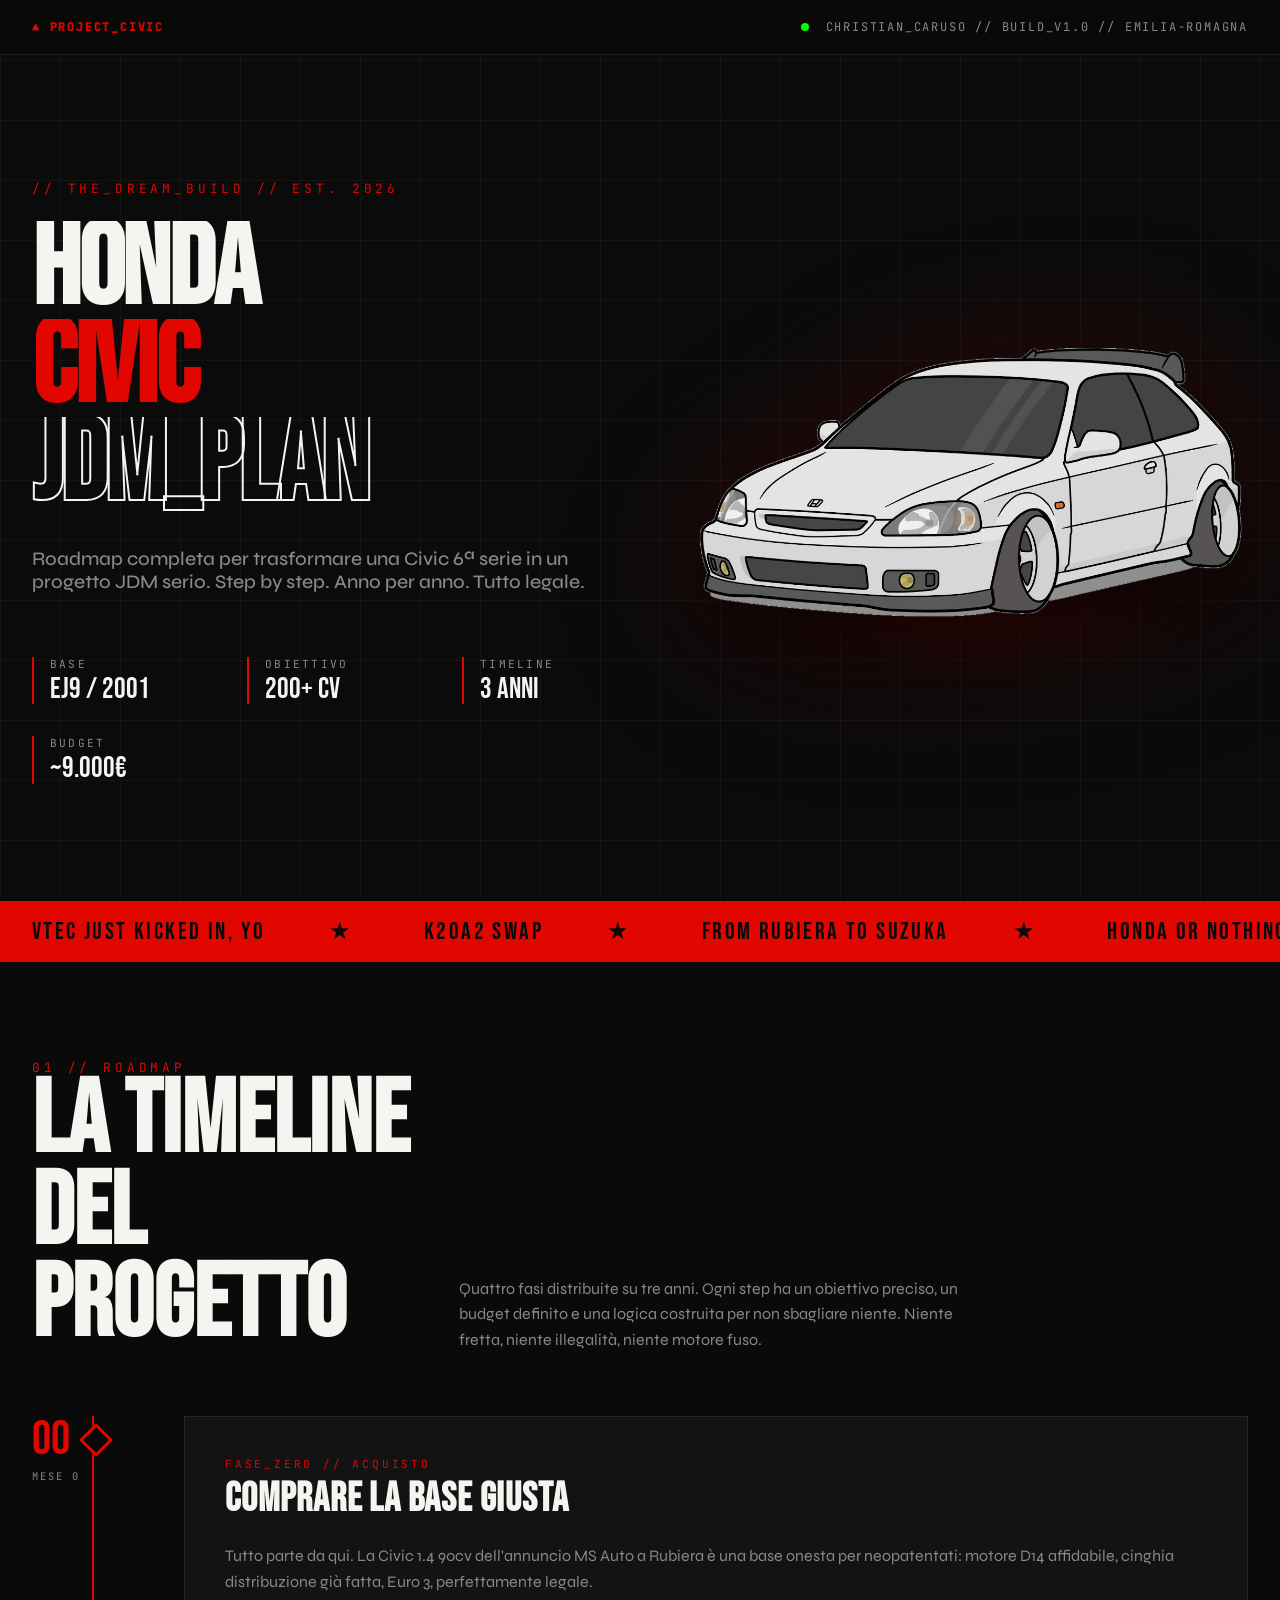
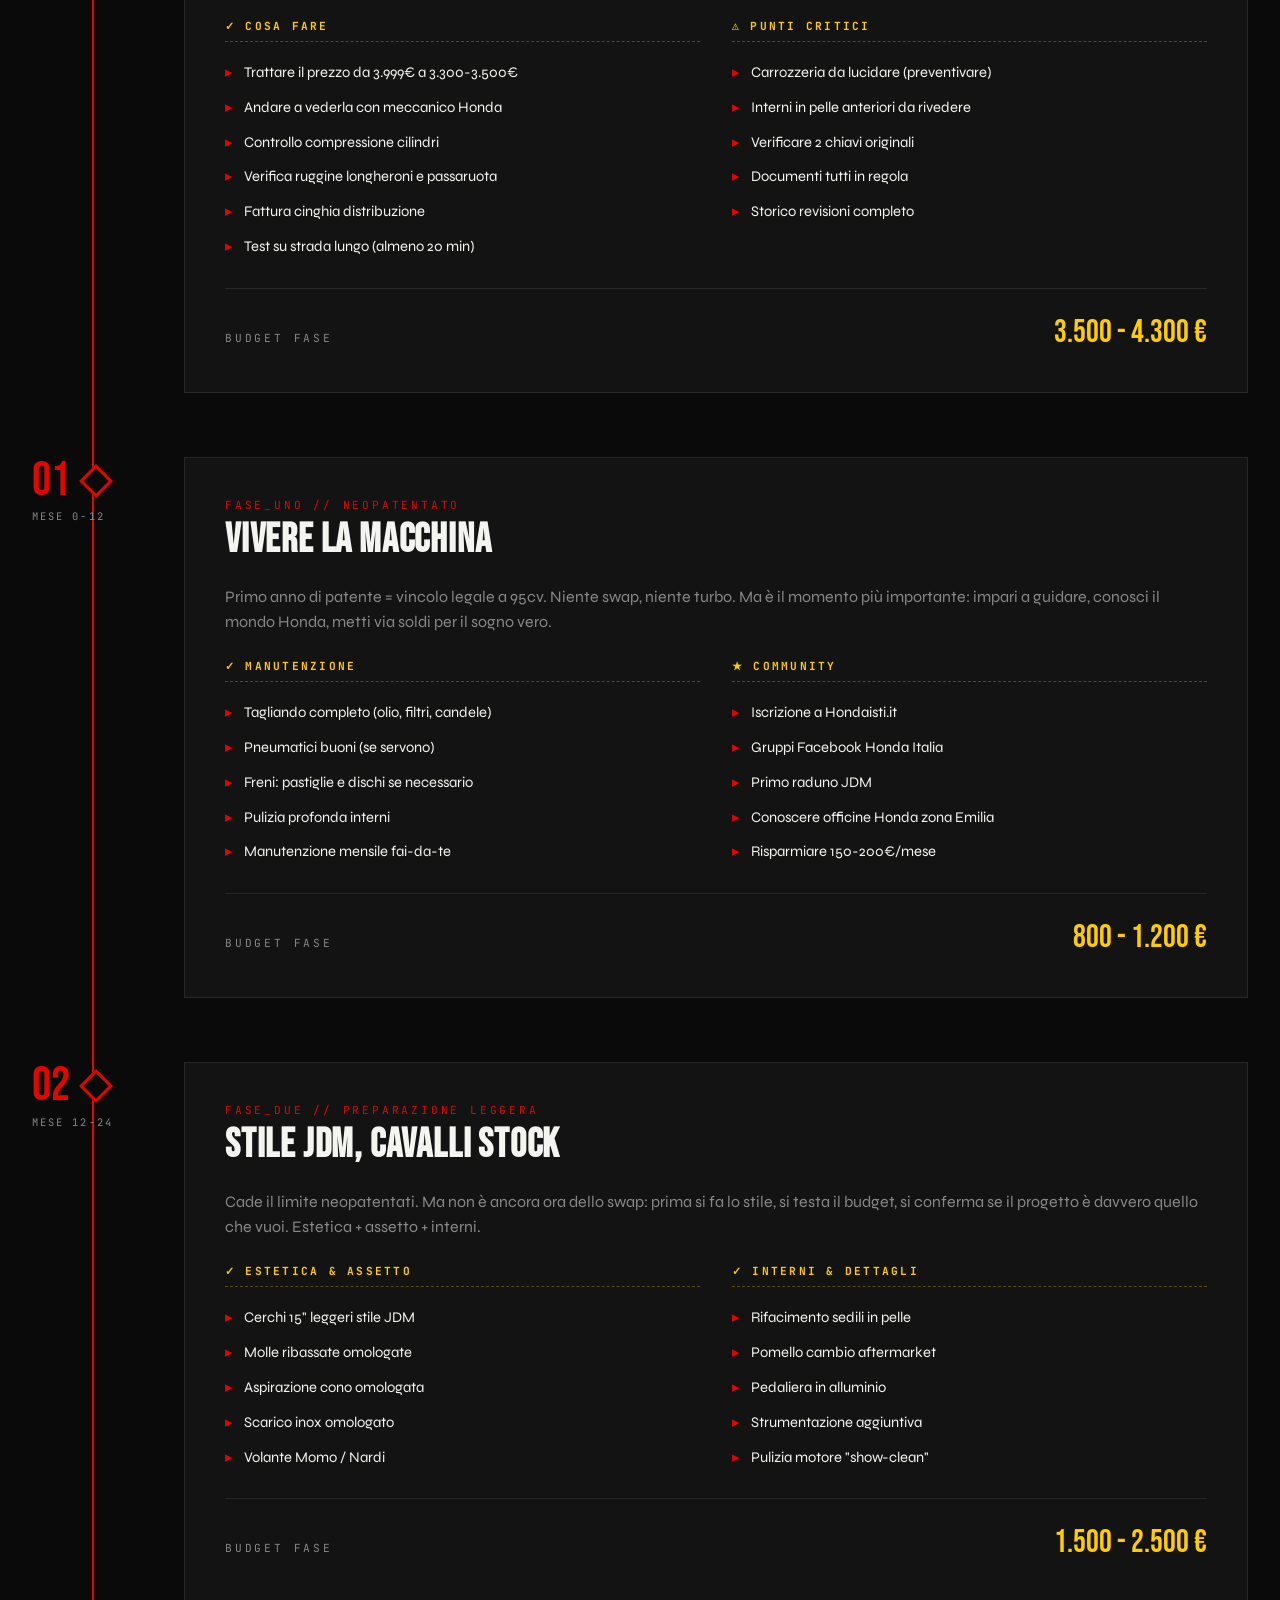
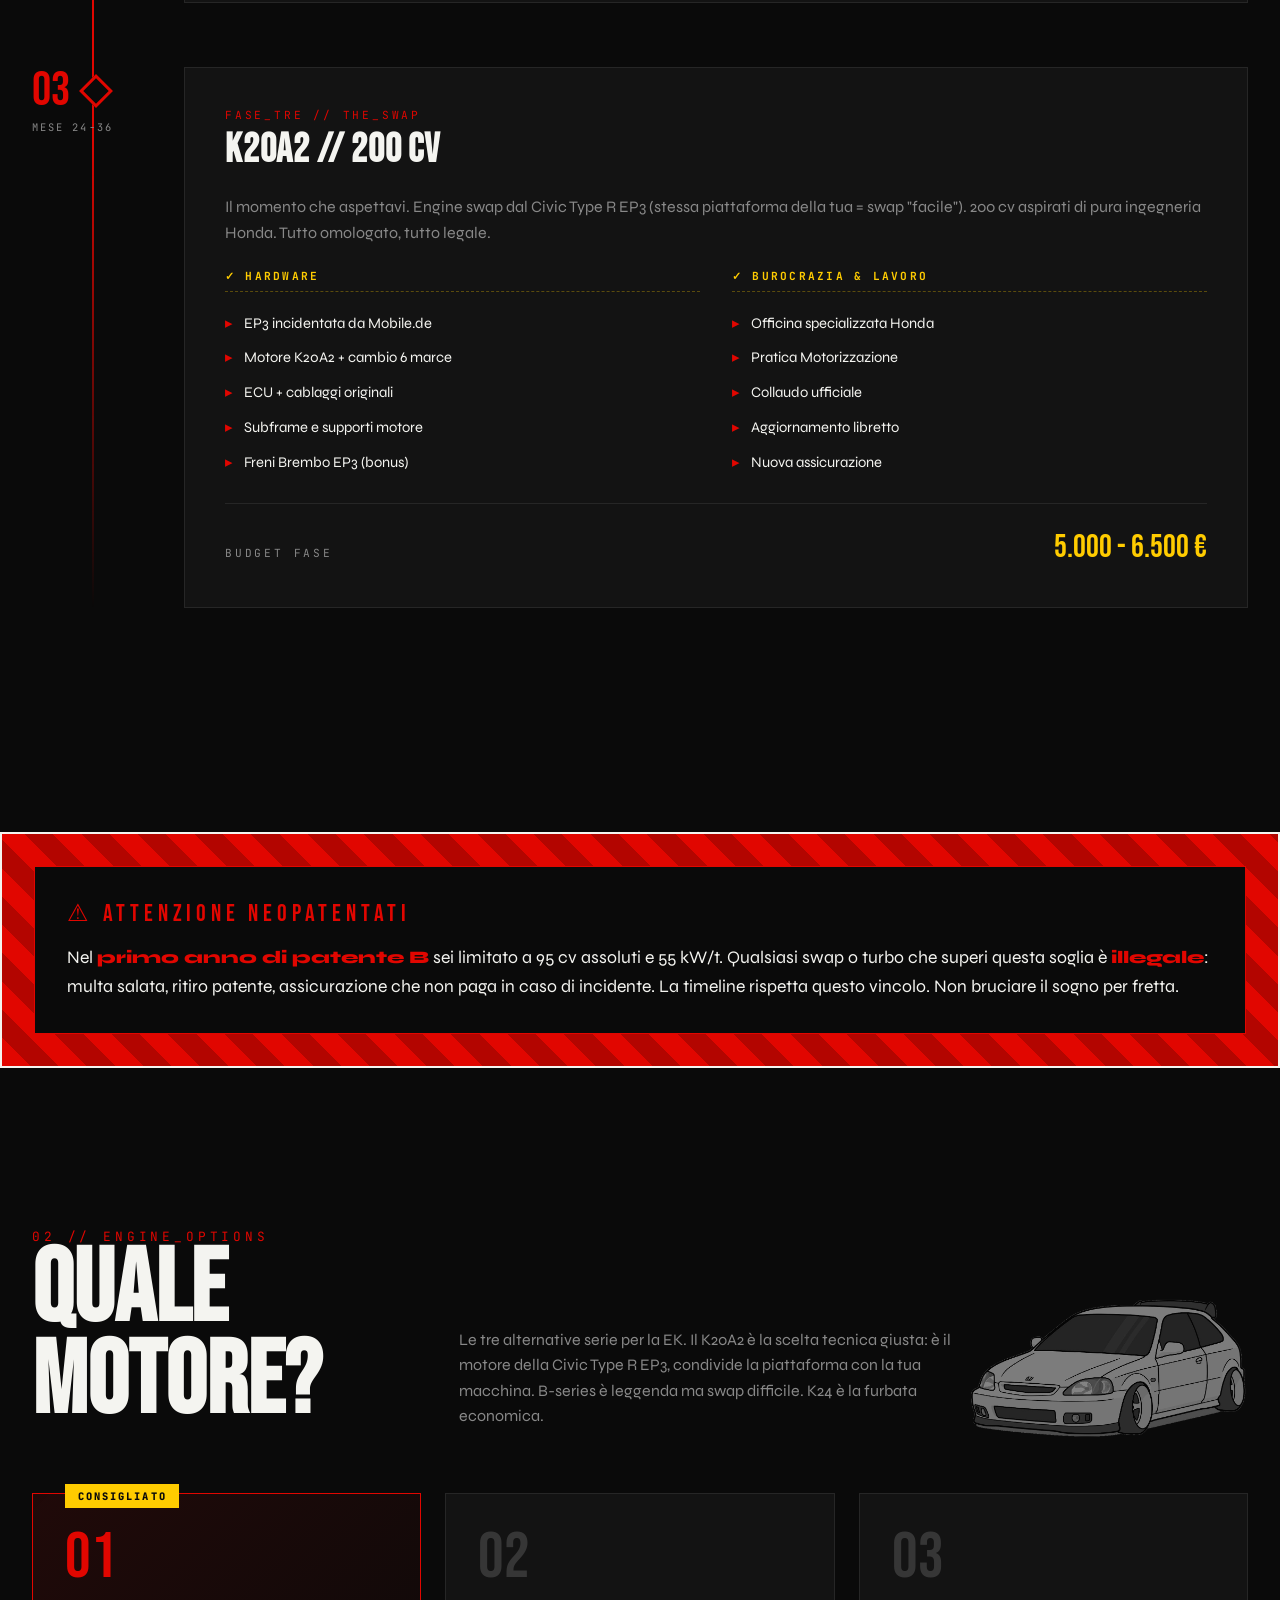
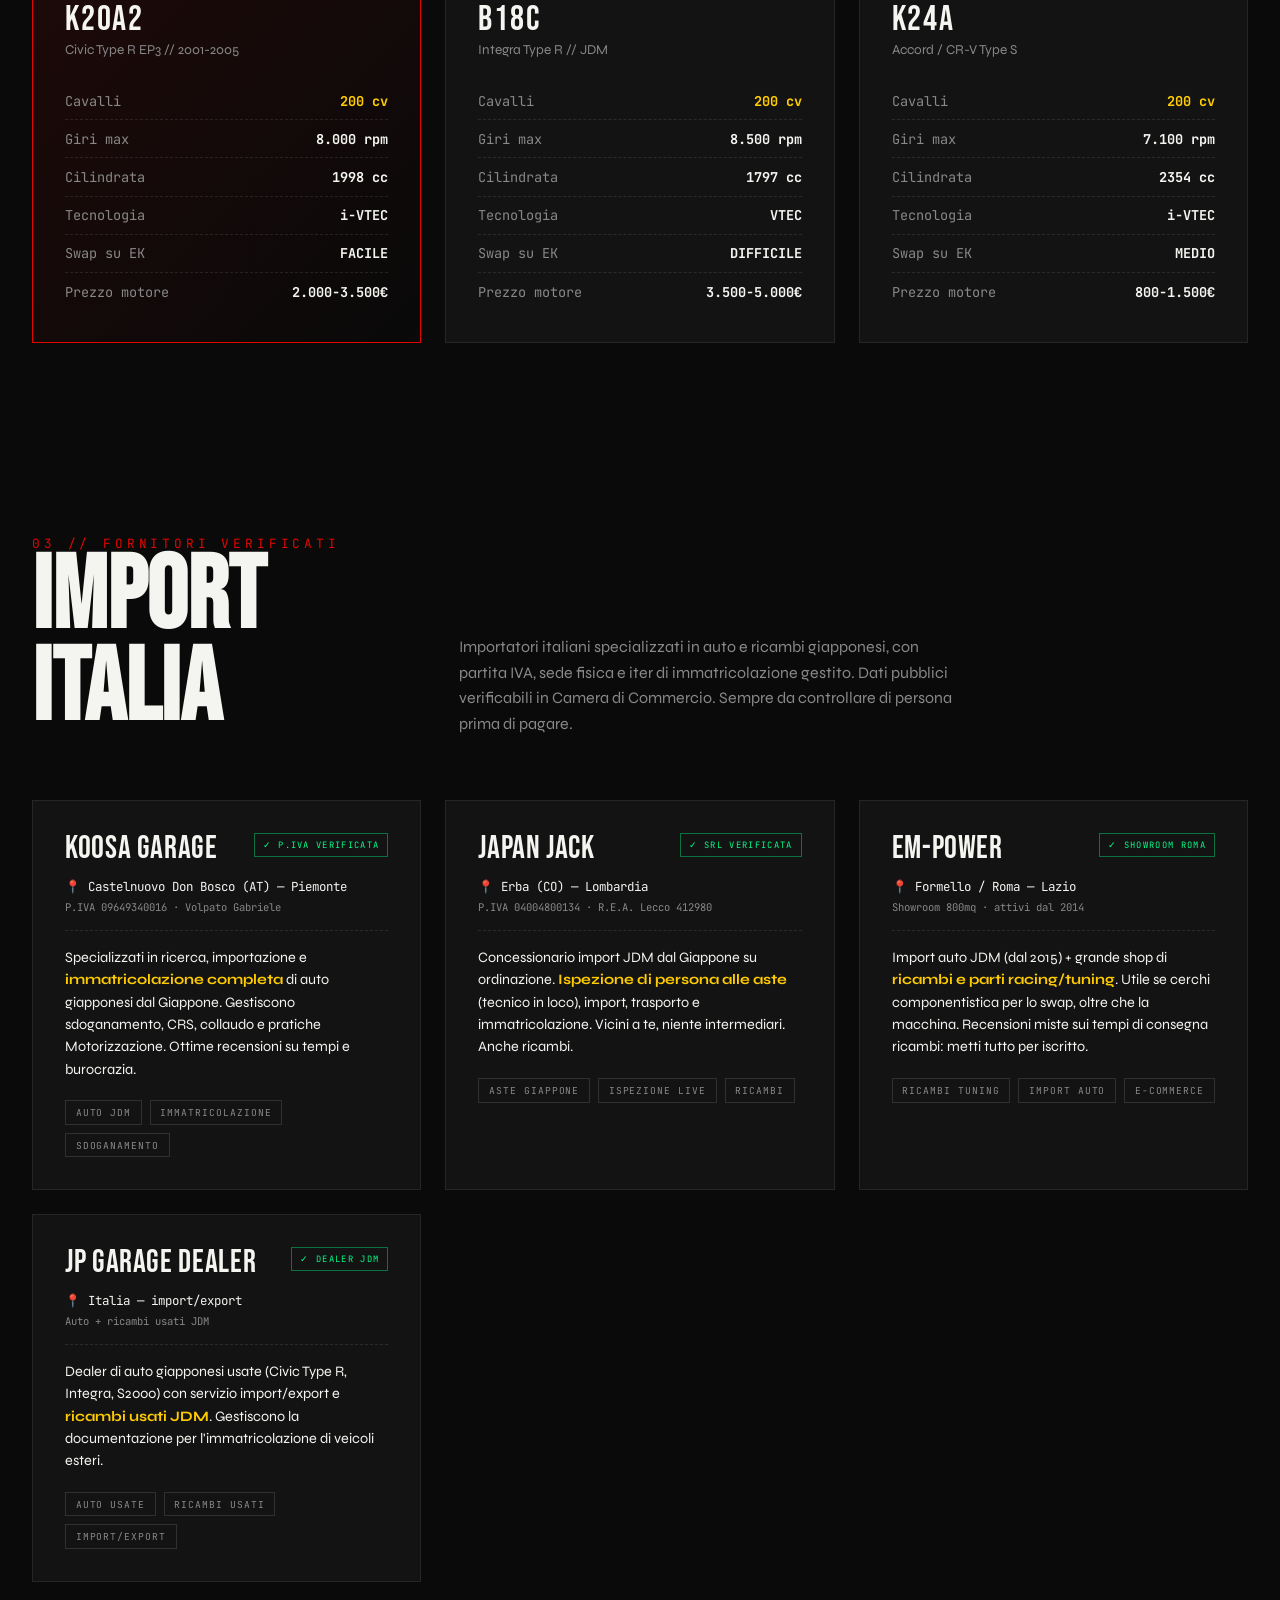
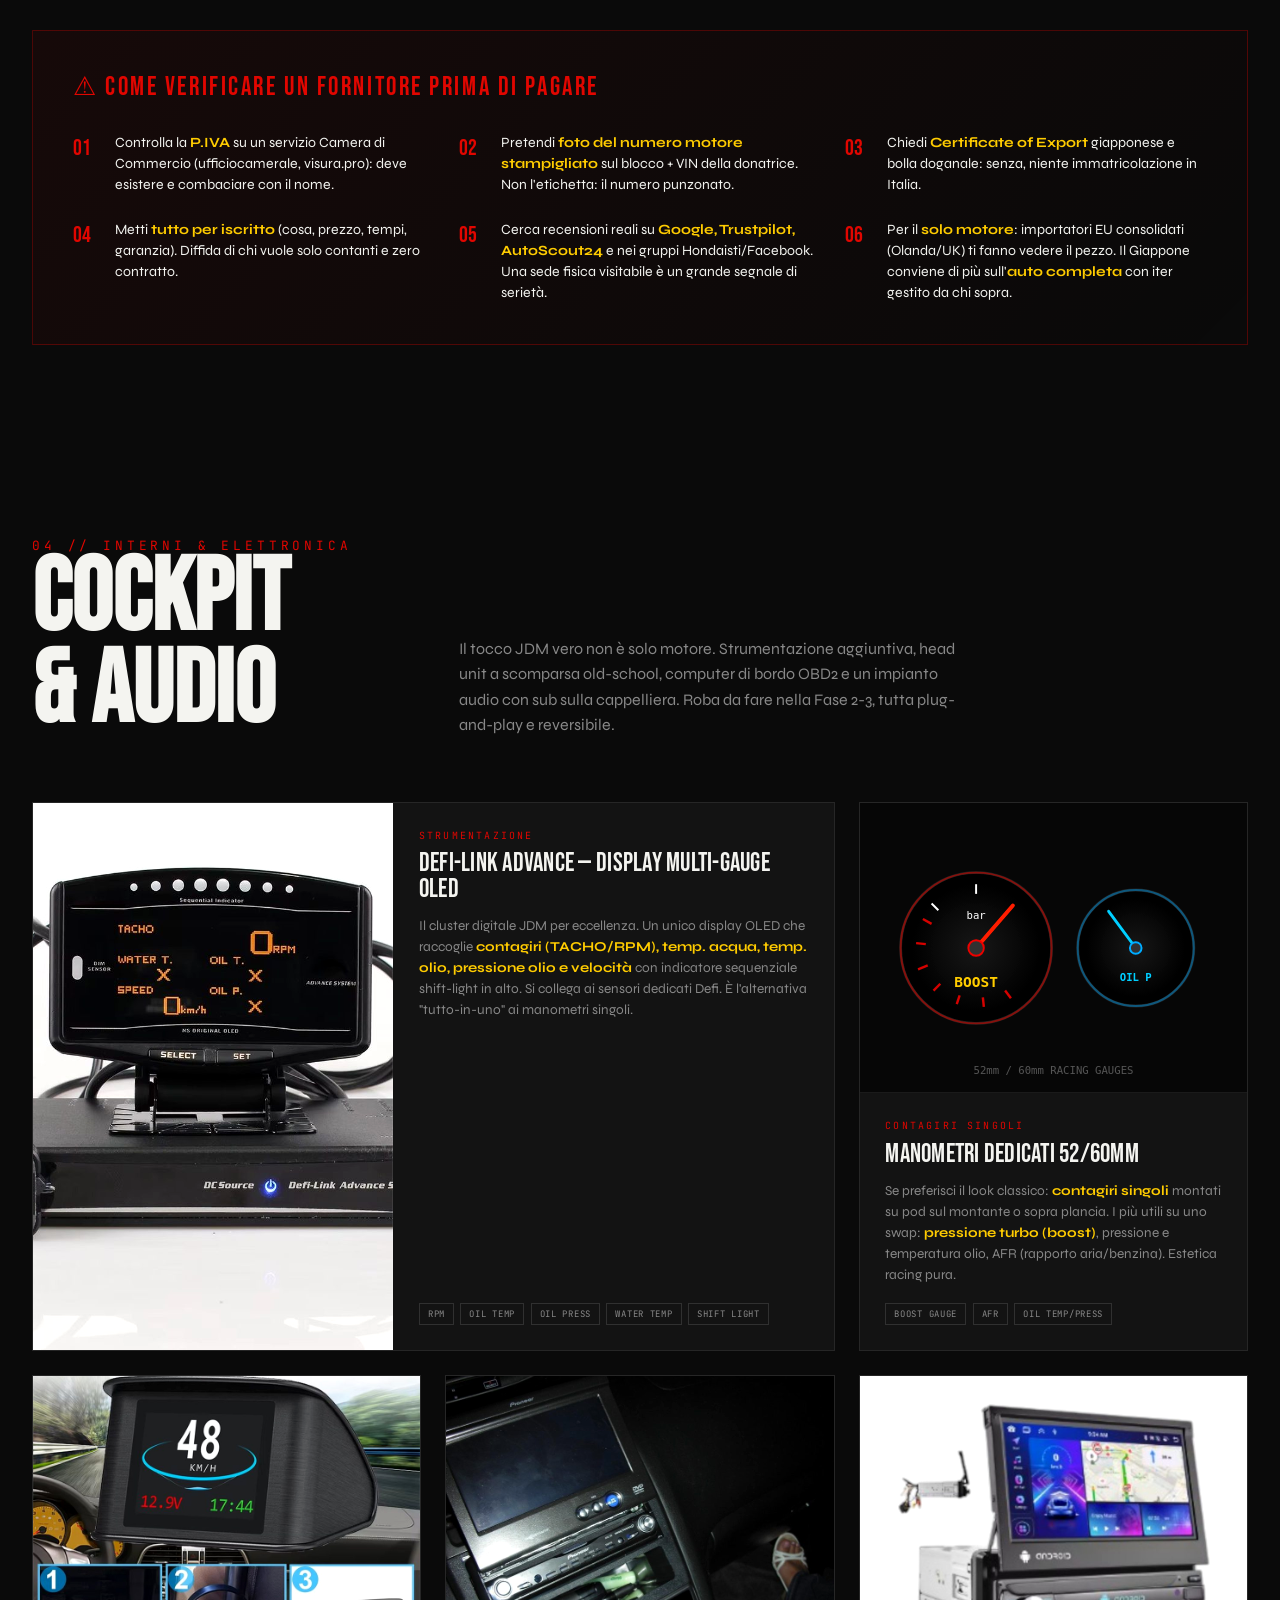
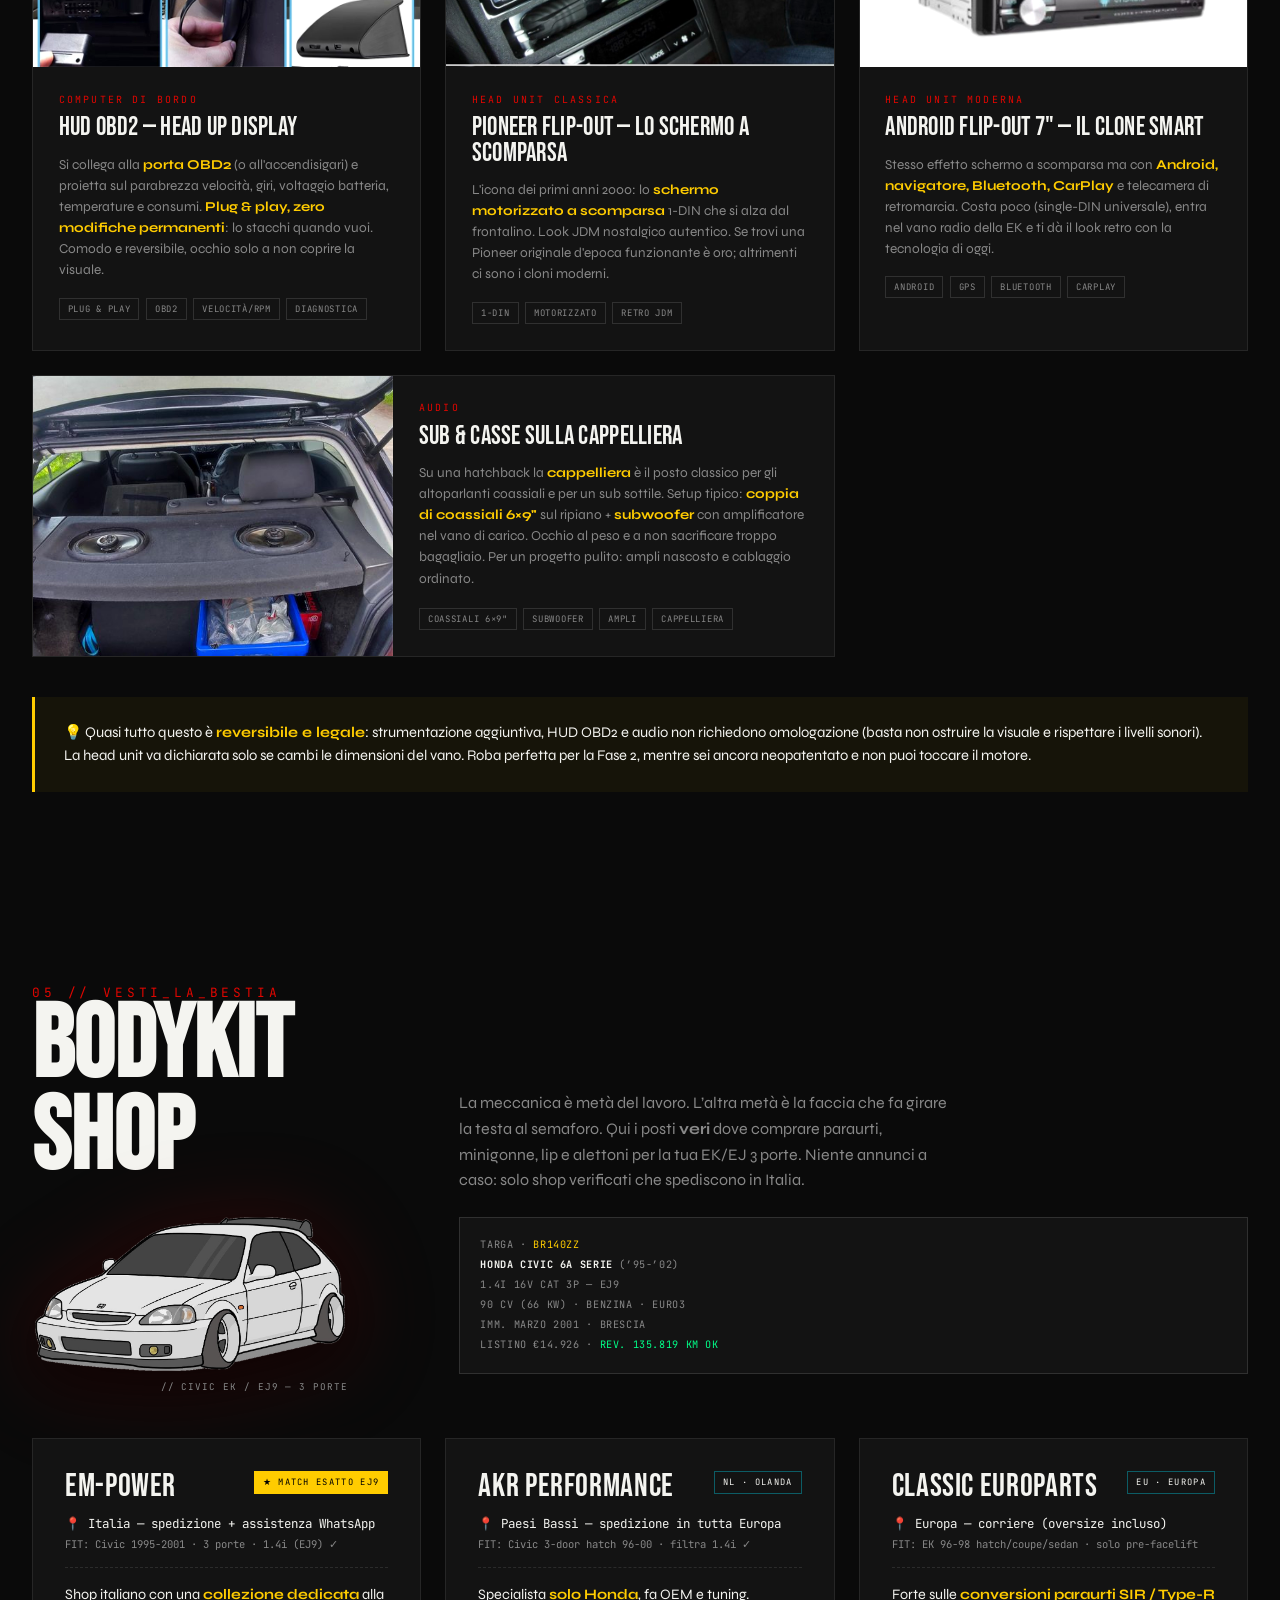
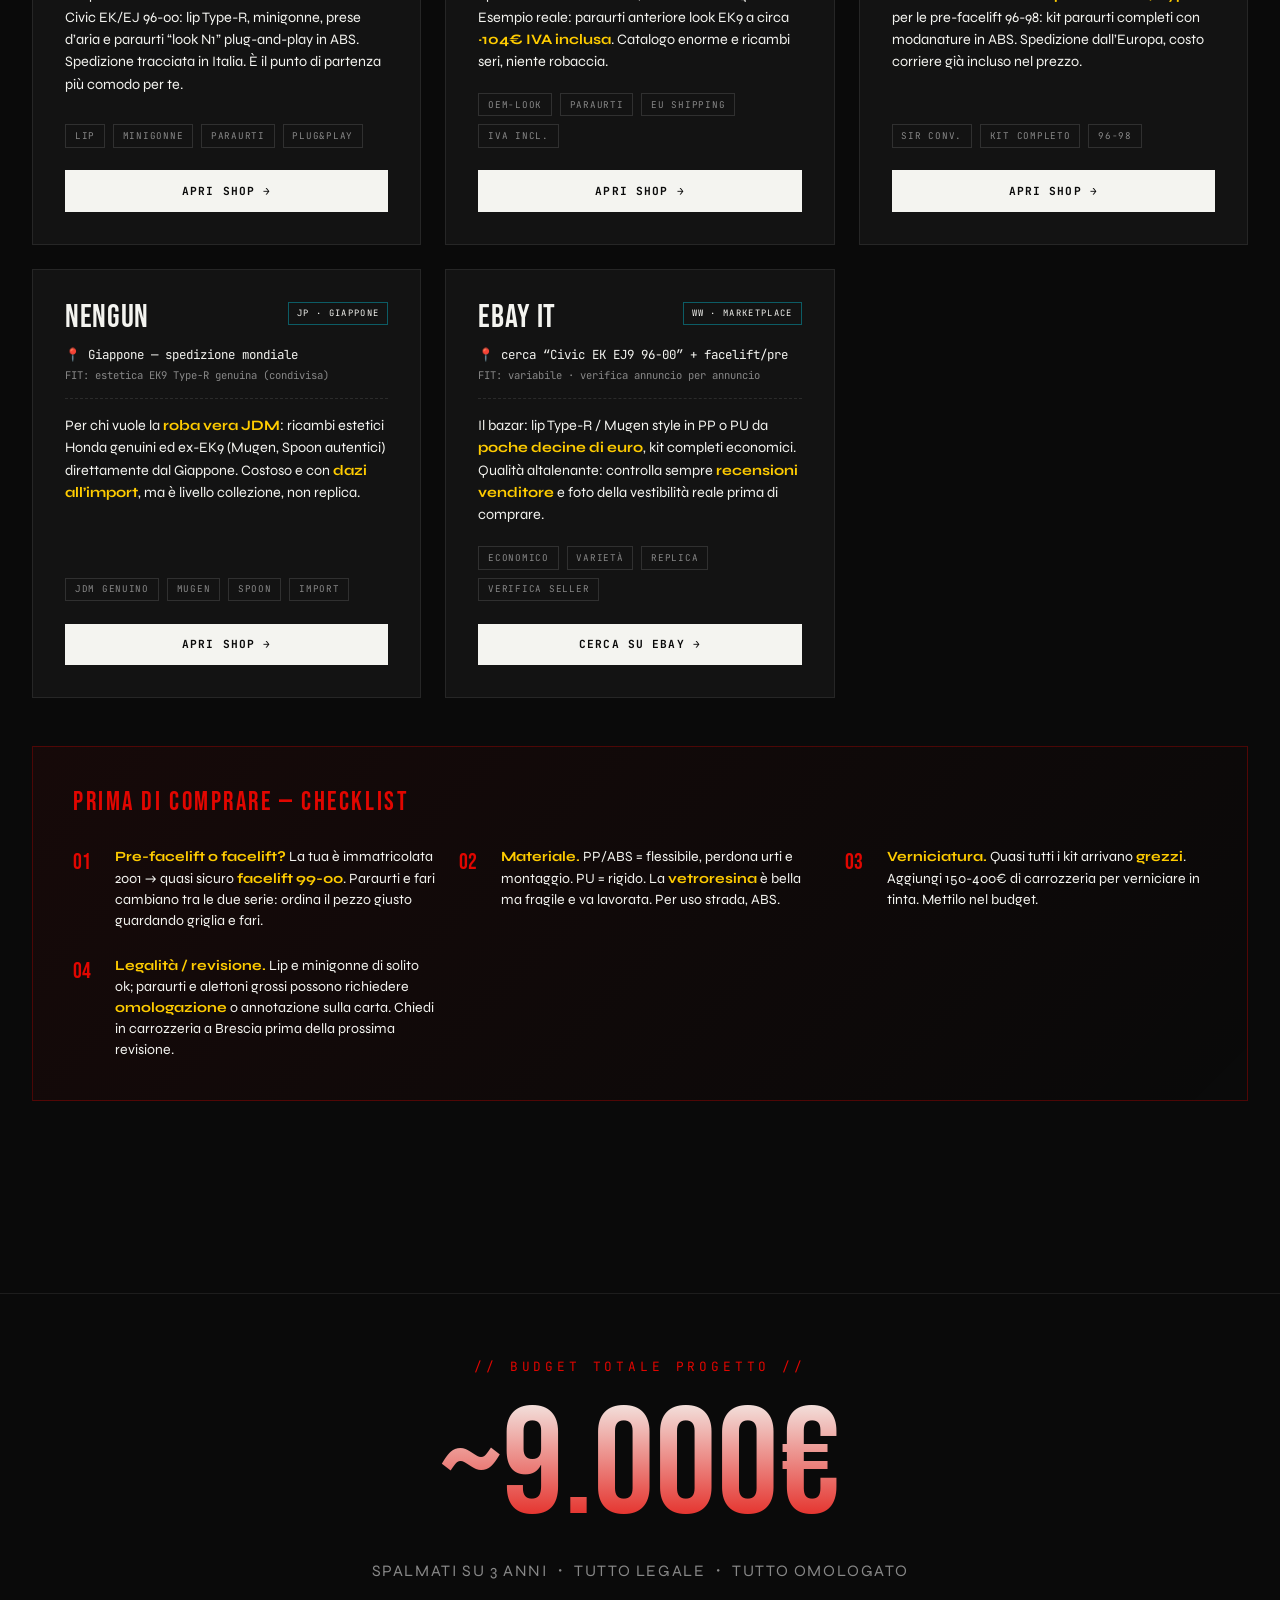
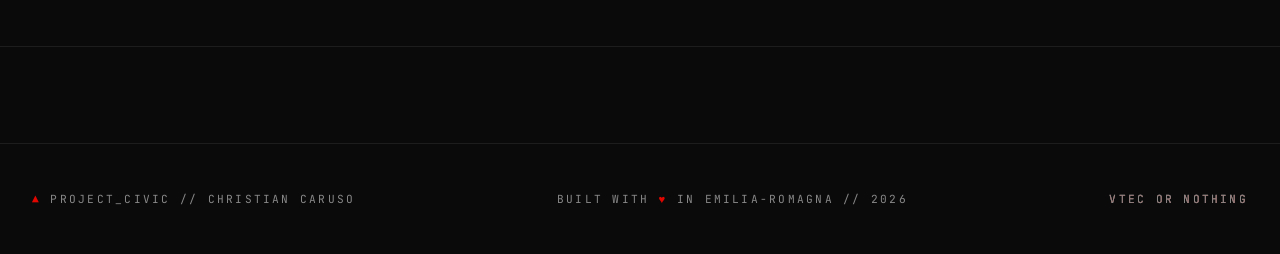
==== commit 733f842a: "Add files via upload" ====
--- a/civic.html
+++ b/civic.html
@@ -962,6 +962,14 @@
 
   /* === EK CAR INTEGRATION === */
   .hero { position: relative; }
+  .hero-grid {
+    display: grid;
+    grid-template-columns: 1fr;
+    gap: 2rem;
+    align-items: center;
+    width: 100%;
+  }
+  .hero-left { min-width: 0; }
   .hero-car-wrap {
     position: relative;
     width: min(82vw, 720px);
@@ -970,6 +978,11 @@
     z-index: 5;
     opacity: 0;
     animation: fadeIn 1.4s 1.4s forwards, floaty 6s 2.4s ease-in-out infinite;
+  }
+  @media (min-width: 980px) {
+    .hero-grid { grid-template-columns: 1.05fr 0.95fr; gap: 3rem; }
+    .hero h1 { font-size: clamp(4rem, 9vw, 11rem); }
+    .hero-car-wrap { width: 100%; max-width: 640px; margin: 0; }
   }
   .hero-car {
     position: absolute; inset: 0;
@@ -1044,40 +1057,43 @@
 
 <!-- HERO -->
 <section class="hero">
-  <div class="hero-tag">// THE_DREAM_BUILD // EST. 2026</div>
-  <h1>
-    <span class="line"><span>HONDA</span></span>
-    <span class="line"><span class="red">CIVIC</span></span>
-    <span class="line"><span class="outline">JDM_PLAN</span></span>
-  </h1>
-  <p class="hero-sub">
-    Roadmap completa per trasformare una Civic 6ª serie in un progetto JDM serio. Step by step. Anno per anno. Tutto legale.
-  </p>
-
-  <div class="hero-stats">
-    <div class="stat">
-      <div class="stat-label">Base</div>
-      <div class="stat-value">EU7 / 2001</div>
-    </div>
-    <div class="stat">
-      <div class="stat-label">Obiettivo</div>
-      <div class="stat-value">200+ CV</div>
-    </div>
-    <div class="stat">
-      <div class="stat-label">Timeline</div>
-      <div class="stat-value">3 ANNI</div>
-    </div>
-    <div class="stat">
-      <div class="stat-label">Budget</div>
-      <div class="stat-value">~9.000€</div>
+  <div class="hero-grid">
+    <div class="hero-left">
+      <div class="hero-tag">// THE_DREAM_BUILD // EST. 2026</div>
+      <h1>
+        <span class="line"><span>HONDA</span></span>
+        <span class="line"><span class="red">CIVIC</span></span>
+        <span class="line"><span class="outline">JDM_PLAN</span></span>
+      </h1>
+      <p class="hero-sub">
+        Roadmap completa per trasformare una Civic 6ª serie in un progetto JDM serio. Step by step. Anno per anno. Tutto legale.
+      </p>
+
+      <div class="hero-stats">
+        <div class="stat">
+          <div class="stat-label">Base</div>
+          <div class="stat-value">EJ9 / 2001</div>
+        </div>
+        <div class="stat">
+          <div class="stat-label">Obiettivo</div>
+          <div class="stat-value">200+ CV</div>
+        </div>
+        <div class="stat">
+          <div class="stat-label">Timeline</div>
+          <div class="stat-value">3 ANNI</div>
+        </div>
+        <div class="stat">
+          <div class="stat-label">Budget</div>
+          <div class="stat-value">~9.000€</div>
+        </div>
+      </div>
+    </div>
+
+    <div class="hero-car-wrap">
+      <div class="hero-car-glow"></div>
+      <div class="hero-car"></div>
     </div>
   </div>
-
-  <div class="hero-car-wrap">
-    <div class="hero-car-glow"></div>
-    <div class="hero-car"></div>
-  </div>
-
 </section>
 
 <!-- MARQUEE -->
@@ -1305,7 +1321,7 @@
     </div>
     <div class="header-car-chip"></div>
     <p class="section-desc">
-      Le tre alternative serie per la EU7. Il K20A2 è la scelta tecnica giusta: è il motore della Civic Type R EP3, condivide la piattaforma con la tua macchina. B-series è leggenda ma swap difficile. K24 è la furbata economica.
+      Le tre alternative serie per la EK. Il K20A2 è la scelta tecnica giusta: è il motore della Civic Type R EP3, condivide la piattaforma con la tua macchina. B-series è leggenda ma swap difficile. K24 è la furbata economica.
     </p>
   </div>
 
@@ -1319,7 +1335,7 @@
       <div class="swap-spec"><span class="swap-spec-label">Giri max</span><span class="swap-spec-value">8.000 rpm</span></div>
       <div class="swap-spec"><span class="swap-spec-label">Cilindrata</span><span class="swap-spec-value">1998 cc</span></div>
       <div class="swap-spec"><span class="swap-spec-label">Tecnologia</span><span class="swap-spec-value">i-VTEC</span></div>
-      <div class="swap-spec"><span class="swap-spec-label">Swap su EU7</span><span class="swap-spec-value">FACILE</span></div>
+      <div class="swap-spec"><span class="swap-spec-label">Swap su EK</span><span class="swap-spec-value">FACILE</span></div>
       <div class="swap-spec"><span class="swap-spec-label">Prezzo motore</span><span class="swap-spec-value">2.000-3.500€</span></div>
     </div>
 
@@ -1331,7 +1347,7 @@
       <div class="swap-spec"><span class="swap-spec-label">Giri max</span><span class="swap-spec-value">8.500 rpm</span></div>
       <div class="swap-spec"><span class="swap-spec-label">Cilindrata</span><span class="swap-spec-value">1797 cc</span></div>
       <div class="swap-spec"><span class="swap-spec-label">Tecnologia</span><span class="swap-spec-value">VTEC</span></div>
-      <div class="swap-spec"><span class="swap-spec-label">Swap su EU7</span><span class="swap-spec-value">DIFFICILE</span></div>
+      <div class="swap-spec"><span class="swap-spec-label">Swap su EK</span><span class="swap-spec-value">DIFFICILE</span></div>
       <div class="swap-spec"><span class="swap-spec-label">Prezzo motore</span><span class="swap-spec-value">3.500-5.000€</span></div>
     </div>
 
@@ -1343,7 +1359,7 @@
       <div class="swap-spec"><span class="swap-spec-label">Giri max</span><span class="swap-spec-value">7.100 rpm</span></div>
       <div class="swap-spec"><span class="swap-spec-label">Cilindrata</span><span class="swap-spec-value">2354 cc</span></div>
       <div class="swap-spec"><span class="swap-spec-label">Tecnologia</span><span class="swap-spec-value">i-VTEC</span></div>
-      <div class="swap-spec"><span class="swap-spec-label">Swap su EU7</span><span class="swap-spec-value">MEDIO</span></div>
+      <div class="swap-spec"><span class="swap-spec-label">Swap su EK</span><span class="swap-spec-value">MEDIO</span></div>
       <div class="swap-spec"><span class="swap-spec-label">Prezzo motore</span><span class="swap-spec-value">800-1.500€</span></div>
     </div>
 
@@ -1502,6 +1518,178 @@
 
   <p class="cockpit-note">💡 Quasi tutto questo è <b>reversibile e legale</b>: strumentazione aggiuntiva, HUD OBD2 e audio non richiedono omologazione (basta non ostruire la visuale e rispettare i livelli sonori). La head unit va dichiarata solo se cambi le dimensioni del vano. Roba perfetta per la Fase 2, mentre sei ancora neopatentato e non puoi toccare il motore.</p>
 </section>
+
+<!-- BODYKIT (05) -->
+<style>
+  /* ===== 05 // VESTI LA BESTIA - bodykit shop (aggiunta) ===== */
+  .bodykit { padding: 6rem 2rem; position: relative; z-index: 10; }
+  .car-chip {
+    border: 1px solid rgba(255,255,255,0.12);
+    background: var(--bg-soft);
+    padding: 1.1rem 1.3rem;
+    font-family: 'JetBrains Mono', monospace;
+    font-size: 0.64rem; letter-spacing: 0.06em; line-height: 1.95;
+    color: var(--ink-dim); min-width: 250px;
+  }
+  .car-chip b { color: var(--ink); font-weight: 700; }
+  .car-chip .vin { color: var(--accent); }
+  .car-chip .ok { color: #00ff88; }
+  /* small car illustration beside the title */
+  .bk-head-car {
+    position: relative; aspect-ratio: 1053/533; align-self: center;
+  }
+  .bk-head .bk-head-car { width: 80%; max-width: 360px; margin-top: 1.8rem; }
+
+  .bk-head-car .car {
+    width: 100%; height: 100%;
+    background-image: var(--car);
+    background-size: contain; background-repeat: no-repeat; background-position: center;
+    filter: drop-shadow(0 18px 28px rgba(0,0,0,0.65)) drop-shadow(0 0 40px rgba(225,6,0,0.18));
+    animation: bk-float 5s ease-in-out infinite;
+  }
+  @keyframes bk-float { 0%,100%{transform:translateY(0)} 50%{transform:translateY(-8px)} }
+  .bk-head-car .cap {
+    position: absolute; bottom: -1.2rem; right: 0;
+    font-family: 'JetBrains Mono', monospace; font-size: 0.58rem; letter-spacing: 0.1em;
+    color: var(--ink-dim);
+  }
+  .supplier-badge.match { color:#000; background:var(--accent); border-color:var(--accent); }
+  .supplier-badge.region { color:var(--cyan); border-color:rgba(0,229,255,0.35); }
+  .bodykit .supplier { display:flex; flex-direction:column; overflow:hidden; }
+  .bodykit .supplier::before {
+    content:''; position:absolute; left:0; top:0; width:3px; height:100%;
+    background:var(--red); transform:scaleY(0); transform-origin:top; transition:transform .35s ease;
+  }
+  .bodykit .supplier:hover { border-color:rgba(225,6,0,0.5); transform:translateY(-6px); }
+  .bodykit .supplier:hover::before { transform:scaleY(1); }
+  .bodykit .supplier-desc { flex-grow:1; }
+  .bodykit .supplier-tags { margin-bottom:1.4rem; }
+  .bodykit .supplier-tags span {
+    font-family:'JetBrains Mono',monospace; font-size:0.58rem; letter-spacing:0.08em;
+    text-transform:uppercase; color:var(--ink-dim);
+    border:1px solid rgba(255,255,255,0.12); padding:0.3rem 0.55rem;
+  }
+  .supplier-link {
+    display:block; margin-top:auto;
+    font-family:'JetBrains Mono',monospace; font-size:0.7rem; font-weight:700;
+    letter-spacing:0.1em; text-transform:uppercase; text-align:center;
+    color:var(--bg); background:var(--ink); padding:0.85rem 1rem;
+    text-decoration:none; transition:background .2s,color .2s,letter-spacing .2s;
+  }
+  .supplier-link:hover { background:var(--red); color:var(--ink); letter-spacing:0.16em; }
+  .bk-reveal { opacity:0; transform:translateY(26px); transition:opacity .6s ease, transform .6s ease; }
+  .bk-reveal.visible { opacity:1; transform:none; }
+</style>
+
+<section class="bodykit">
+  <div class="section-header bk-head bk-reveal">
+    <div>
+      <div class="section-num">05 // VESTI_LA_BESTIA</div>
+      <h2 class="section-title">BODYKIT<br>SHOP</h2>
+      <div class="bk-head-car">
+        <div class="car"></div>
+        <div class="cap">// CIVIC EK / EJ9 — 3 PORTE</div>
+      </div>
+    </div>
+    <div>
+      <p class="section-desc">
+        La meccanica è metà del lavoro. L’altra metà è la faccia che fa girare la testa al semaforo.
+        Qui i posti <b>veri</b> dove comprare paraurti, minigonne, lip e alettoni per la tua EK/EJ 3 porte.
+        Niente annunci a caso: solo shop verificati che spediscono in Italia.
+      </p>
+      <div class="car-chip" style="margin-top:1.5rem;">
+        TARGA &middot; <span class="vin">BR140ZZ</span><br>
+        <b>HONDA CIVIC 6A SERIE</b> (’95-’02)<br>
+        1.4I 16V CAT 3P &mdash; EJ9<br>
+        90 CV (66 KW) &middot; BENZINA &middot; EURO3<br>
+        IMM. MARZO 2001 &middot; BRESCIA<br>
+        LISTINO &euro;14.926 &middot; <span class="ok">REV. 135.819 KM OK</span>
+      </div>
+    </div>
+  </div>
+
+  <div class="suppliers-grid">
+
+    <div class="supplier bk-reveal">
+      <div class="supplier-top">
+        <div class="supplier-name">Em-Power</div>
+        <div class="supplier-badge match">&#9733; MATCH ESATTO EJ9</div>
+      </div>
+      <div class="supplier-loc">&#128205; Italia &mdash; spedizione + assistenza WhatsApp</div>
+      <div class="supplier-piva">FIT: Civic 1995-2001 &middot; 3 porte &middot; 1.4i (EJ9) &#10003;</div>
+      <p class="supplier-desc">Shop italiano con una <b>collezione dedicata</b> alla Civic EK/EJ 96-00: lip Type-R, minigonne, prese d’aria e paraurti “look N1” plug-and-play in ABS. Spedizione tracciata in Italia. È il punto di partenza più comodo per te.</p>
+      <div class="supplier-tags"><span>Lip</span><span>Minigonne</span><span>Paraurti</span><span>Plug&amp;Play</span></div>
+      <a class="supplier-link" href="https://em-power.it/collections/accessori-tuning-per-esterno-auto-honda-civic-ek-ej-96-00" target="_blank" rel="noopener">Apri shop &rarr;</a>
+    </div>
+
+    <div class="supplier bk-reveal">
+      <div class="supplier-top">
+        <div class="supplier-name">AKR Performance</div>
+        <div class="supplier-badge region">NL &middot; OLANDA</div>
+      </div>
+      <div class="supplier-loc">&#128205; Paesi Bassi &mdash; spedizione in tutta Europa</div>
+      <div class="supplier-piva">FIT: Civic 3-door hatch 96-00 &middot; filtra 1.4i &#10003;</div>
+      <p class="supplier-desc">Specialista <b>solo Honda</b>, fa OEM e tuning. Esempio reale: paraurti anteriore look EK9 a circa <b>~104&euro; IVA inclusa</b>. Catalogo enorme e ricambi seri, niente robaccia.</p>
+      <div class="supplier-tags"><span>OEM-look</span><span>Paraurti</span><span>EU Shipping</span><span>IVA incl.</span></div>
+      <a class="supplier-link" href="https://www.akr-performance.com/parts/civic-3-door-hatchback/" target="_blank" rel="noopener">Apri shop &rarr;</a>
+    </div>
+
+    <div class="supplier bk-reveal">
+      <div class="supplier-top">
+        <div class="supplier-name">Classic EuroParts</div>
+        <div class="supplier-badge region">EU &middot; EUROPA</div>
+      </div>
+      <div class="supplier-loc">&#128205; Europa &mdash; corriere (oversize incluso)</div>
+      <div class="supplier-piva">FIT: EK 96-98 hatch/coupe/sedan &middot; solo pre-facelift</div>
+      <p class="supplier-desc">Forte sulle <b>conversioni paraurti SIR / Type-R</b> per le pre-facelift 96-98: kit paraurti completi con modanature in ABS. Spedizione dall’Europa, costo corriere già incluso nel prezzo.</p>
+      <div class="supplier-tags"><span>SIR Conv.</span><span>Kit completo</span><span>96-98</span></div>
+      <a class="supplier-link" href="https://www.classiceuroparts.com/product/honda-civic-ek-96-98-hatchback-coupe-sedan-sir-jdm-front-bumper-set-with-trim/" target="_blank" rel="noopener">Apri shop &rarr;</a>
+    </div>
+
+    <div class="supplier bk-reveal">
+      <div class="supplier-top">
+        <div class="supplier-name">Nengun</div>
+        <div class="supplier-badge region">JP &middot; GIAPPONE</div>
+      </div>
+      <div class="supplier-loc">&#128205; Giappone &mdash; spedizione mondiale</div>
+      <div class="supplier-piva">FIT: estetica EK9 Type-R genuina (condivisa)</div>
+      <p class="supplier-desc">Per chi vuole la <b>roba vera JDM</b>: ricambi estetici Honda genuini ed ex-EK9 (Mugen, Spoon autentici) direttamente dal Giappone. Costoso e con <b>dazi all’import</b>, ma è livello collezione, non replica.</p>
+      <div class="supplier-tags"><span>JDM genuino</span><span>Mugen</span><span>Spoon</span><span>Import</span></div>
+      <a class="supplier-link" href="https://www.nengun.com/honda/civic-type-r-ek9/exterior" target="_blank" rel="noopener">Apri shop &rarr;</a>
+    </div>
+
+    <div class="supplier bk-reveal">
+      <div class="supplier-top">
+        <div class="supplier-name">eBay IT</div>
+        <div class="supplier-badge region">WW &middot; MARKETPLACE</div>
+      </div>
+      <div class="supplier-loc">&#128205; cerca “Civic EK EJ9 96-00” + facelift/pre</div>
+      <div class="supplier-piva">FIT: variabile &middot; verifica annuncio per annuncio</div>
+      <p class="supplier-desc">Il bazar: lip Type-R / Mugen style in PP o PU da <b>poche decine di euro</b>, kit completi economici. Qualità altalenante: controlla sempre <b>recensioni venditore</b> e foto della vestibilità reale prima di comprare.</p>
+      <div class="supplier-tags"><span>Economico</span><span>Varietà</span><span>Replica</span><span>Verifica seller</span></div>
+      <a class="supplier-link" href="https://www.ebay.it/sch/i.html?_nkw=honda+civic+ek+ej9+body+kit" target="_blank" rel="noopener">Cerca su eBay &rarr;</a>
+    </div>
+
+  </div>
+
+  <div class="verify-box bk-reveal">
+    <div class="verify-title">PRIMA DI COMPRARE &mdash; CHECKLIST</div>
+    <div class="verify-grid">
+      <div class="verify-item"><span class="vn">01</span><b>Pre-facelift o facelift?</b> La tua è immatricolata 2001 &rarr; quasi sicuro <b>facelift 99-00</b>. Paraurti e fari cambiano tra le due serie: ordina il pezzo giusto guardando griglia e fari.</div>
+      <div class="verify-item"><span class="vn">02</span><b>Materiale.</b> PP/ABS = flessibile, perdona urti e montaggio. PU = rigido. La <b>vetroresina</b> è bella ma fragile e va lavorata. Per uso strada, ABS.</div>
+      <div class="verify-item"><span class="vn">03</span><b>Verniciatura.</b> Quasi tutti i kit arrivano <b>grezzi</b>. Aggiungi 150-400&euro; di carrozzeria per verniciare in tinta. Mettilo nel budget.</div>
+      <div class="verify-item"><span class="vn">04</span><b>Legalità / revisione.</b> Lip e minigonne di solito ok; paraurti e alettoni grossi possono richiedere <b>omologazione</b> o annotazione sulla carta. Chiedi in carrozzeria a Brescia prima della prossima revisione.</div>
+    </div>
+  </div>
+</section>
+
+<script>
+(function(){
+  var o=new IntersectionObserver(function(es){es.forEach(function(e){if(e.isIntersecting)e.target.classList.add('visible');});},{threshold:0.12});
+  document.querySelectorAll('.bk-reveal').forEach(function(el){o.observe(el);});
+})();
+</script>
+
 
 <!-- TOTAL -->
 <div class="total">
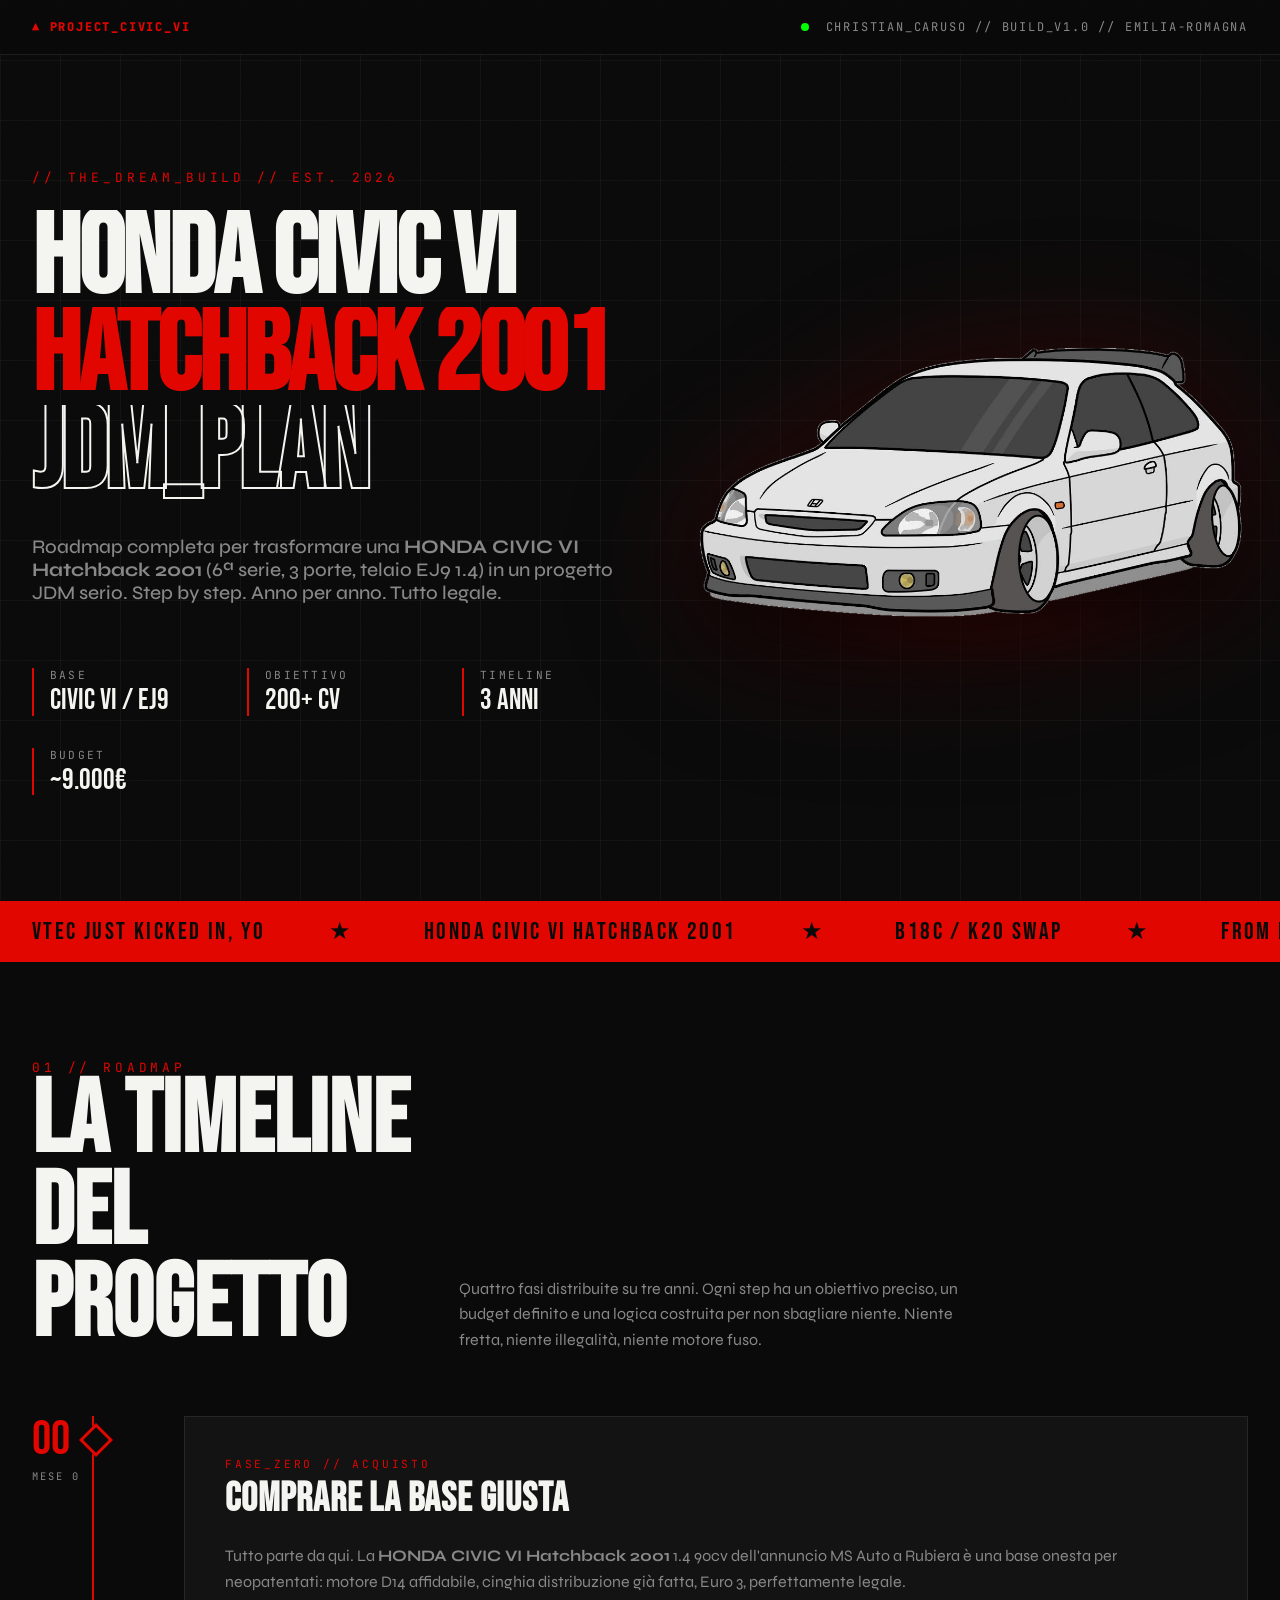
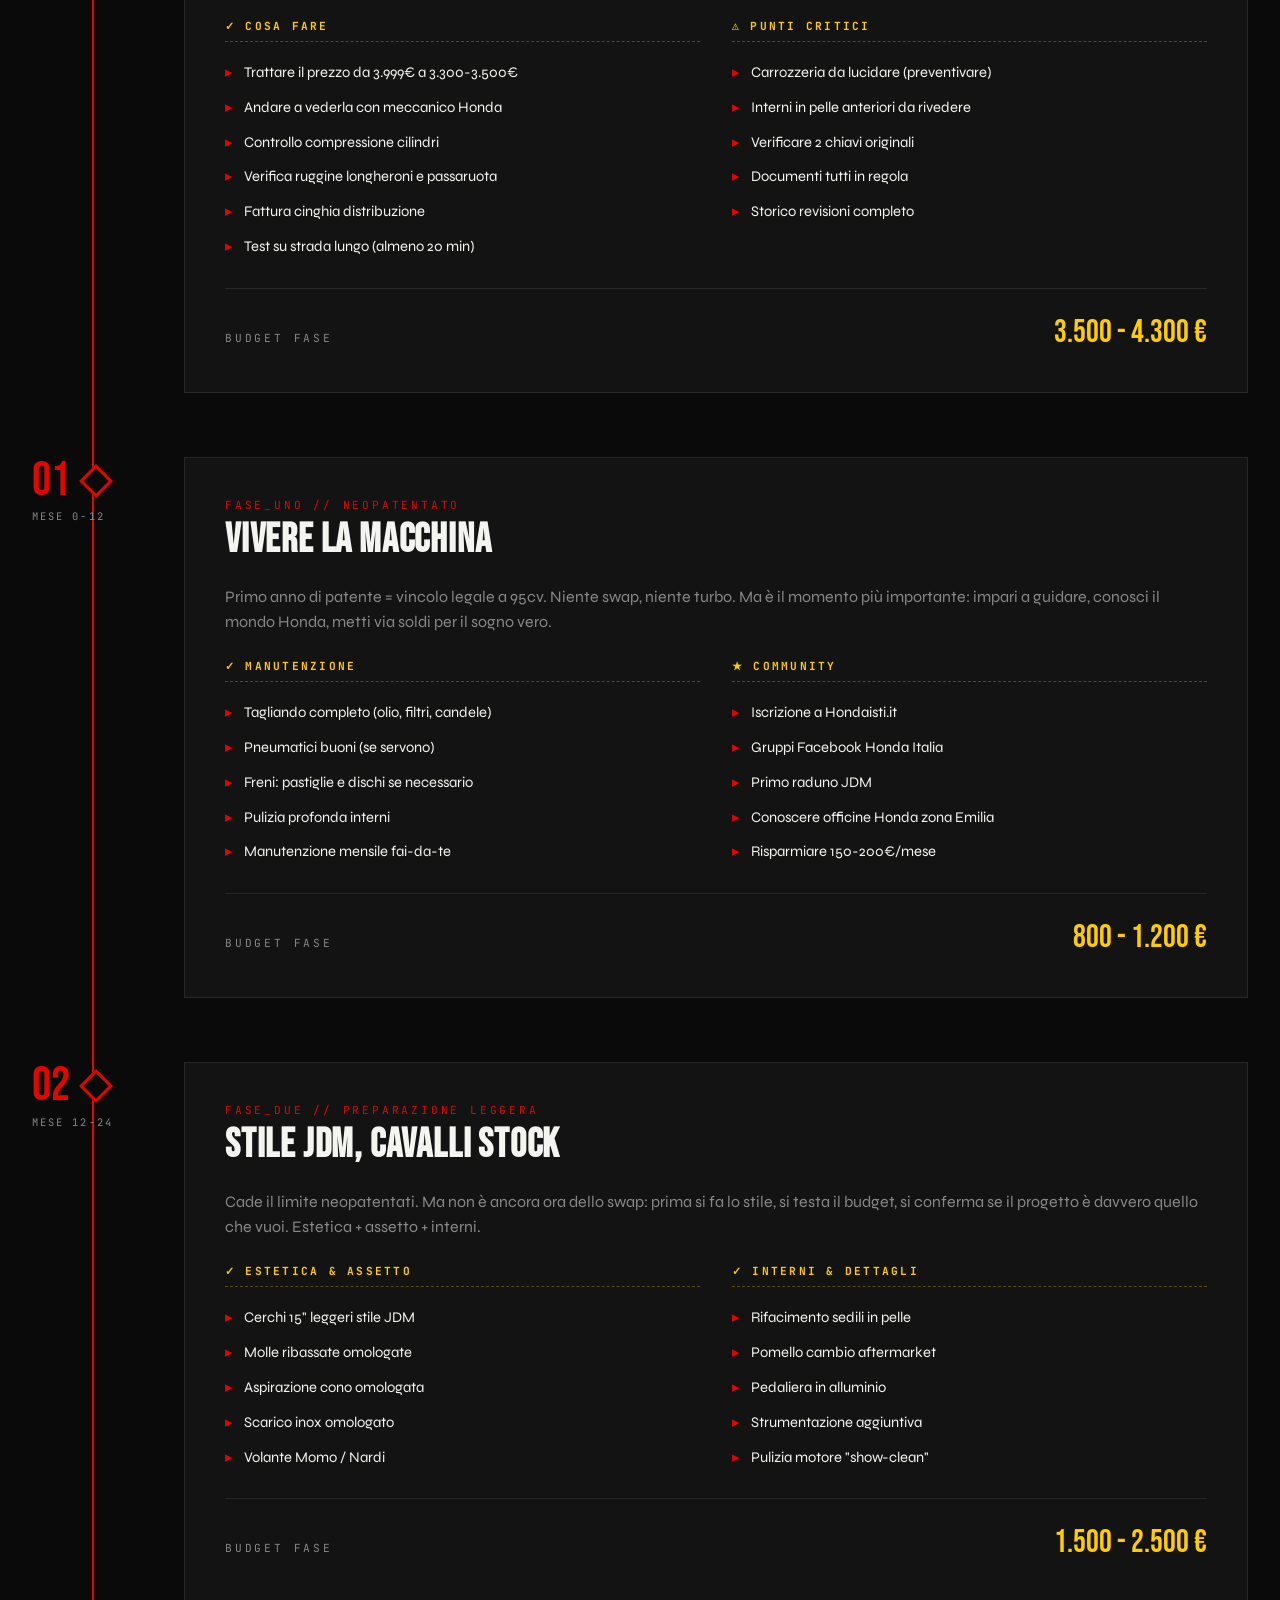
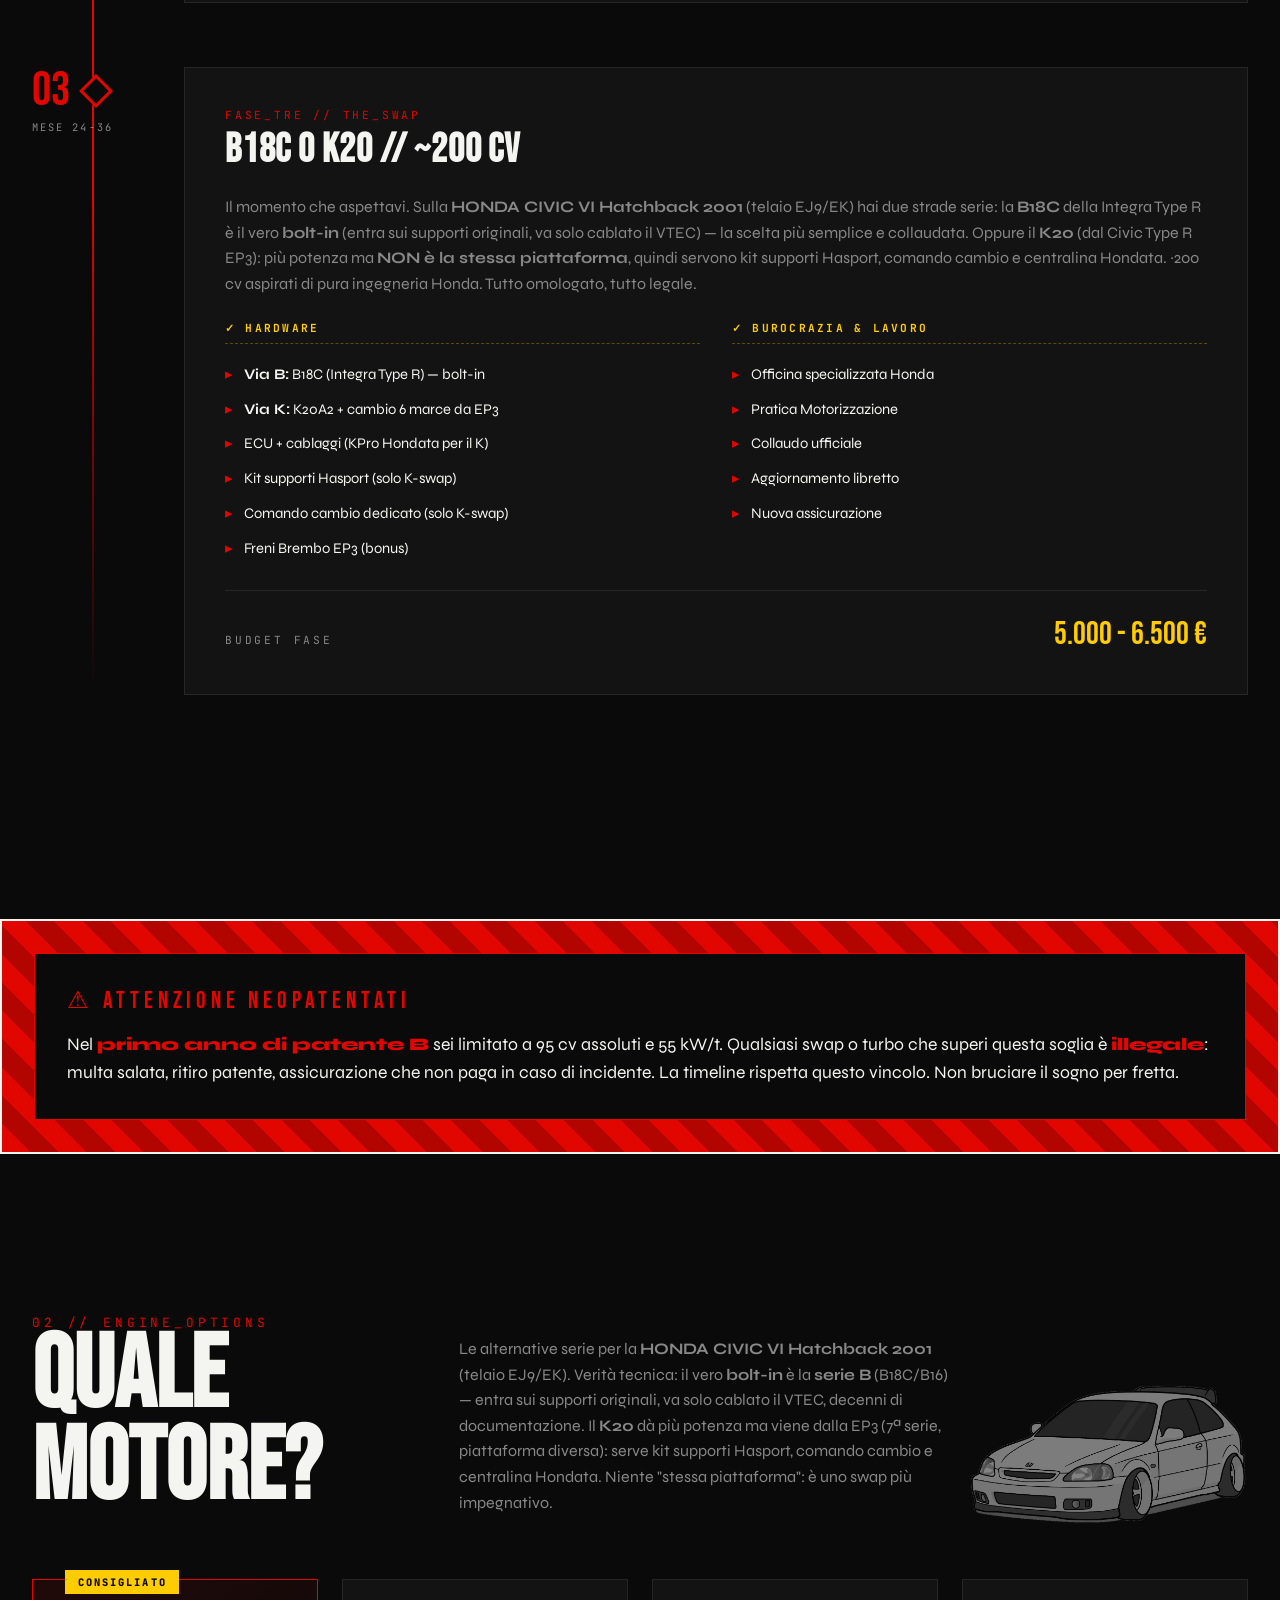
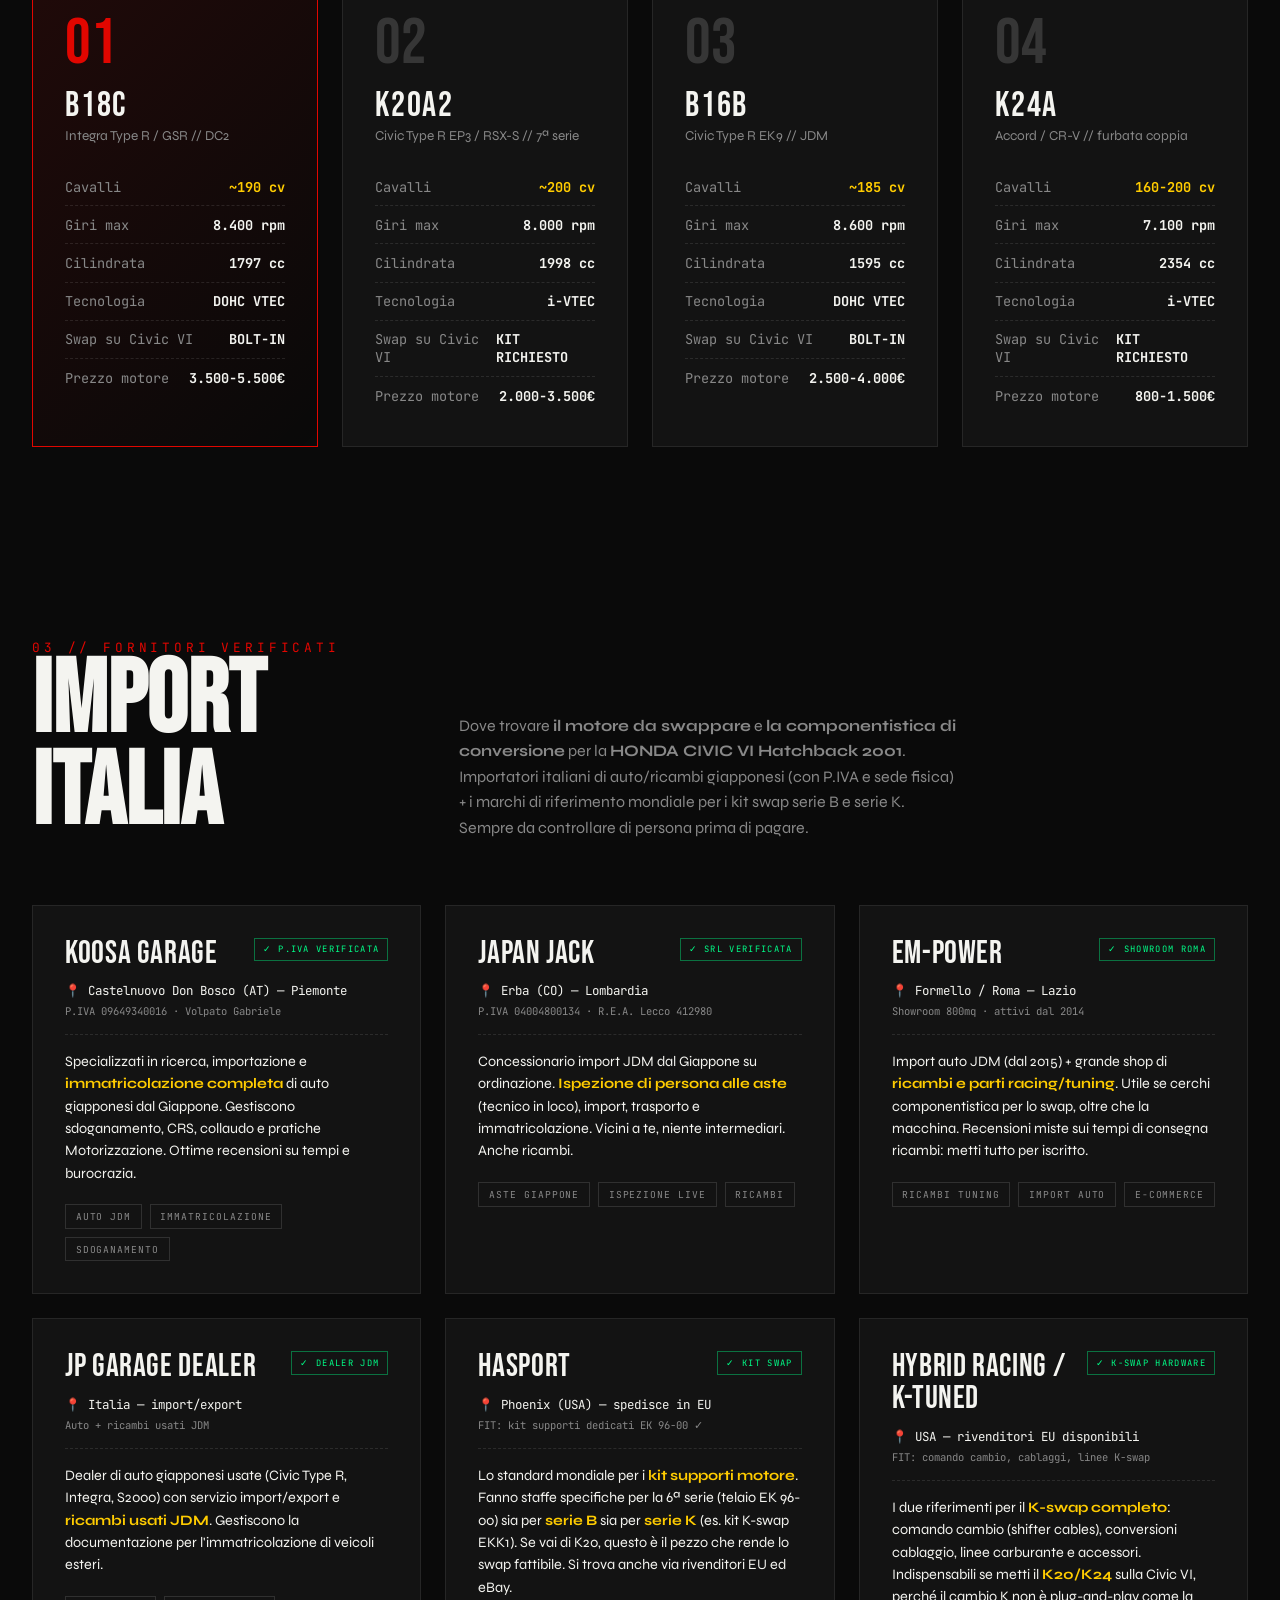
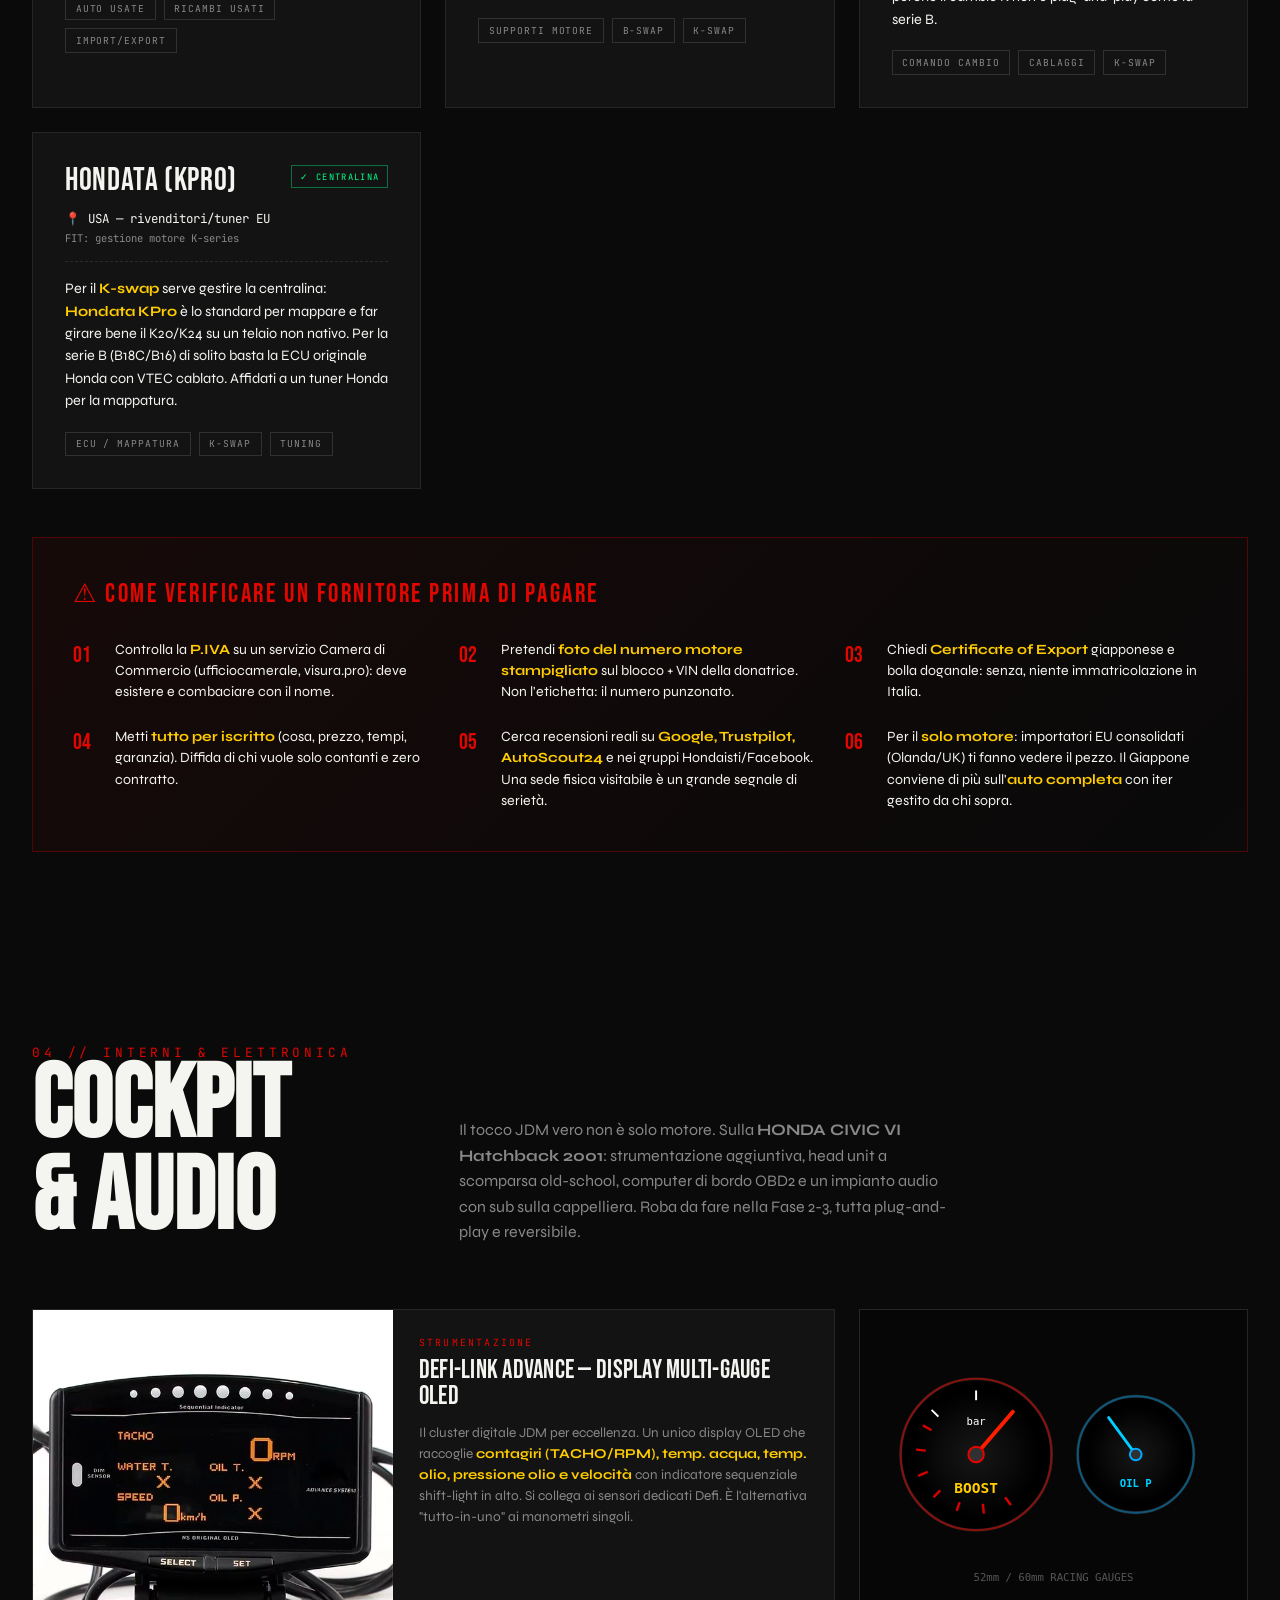
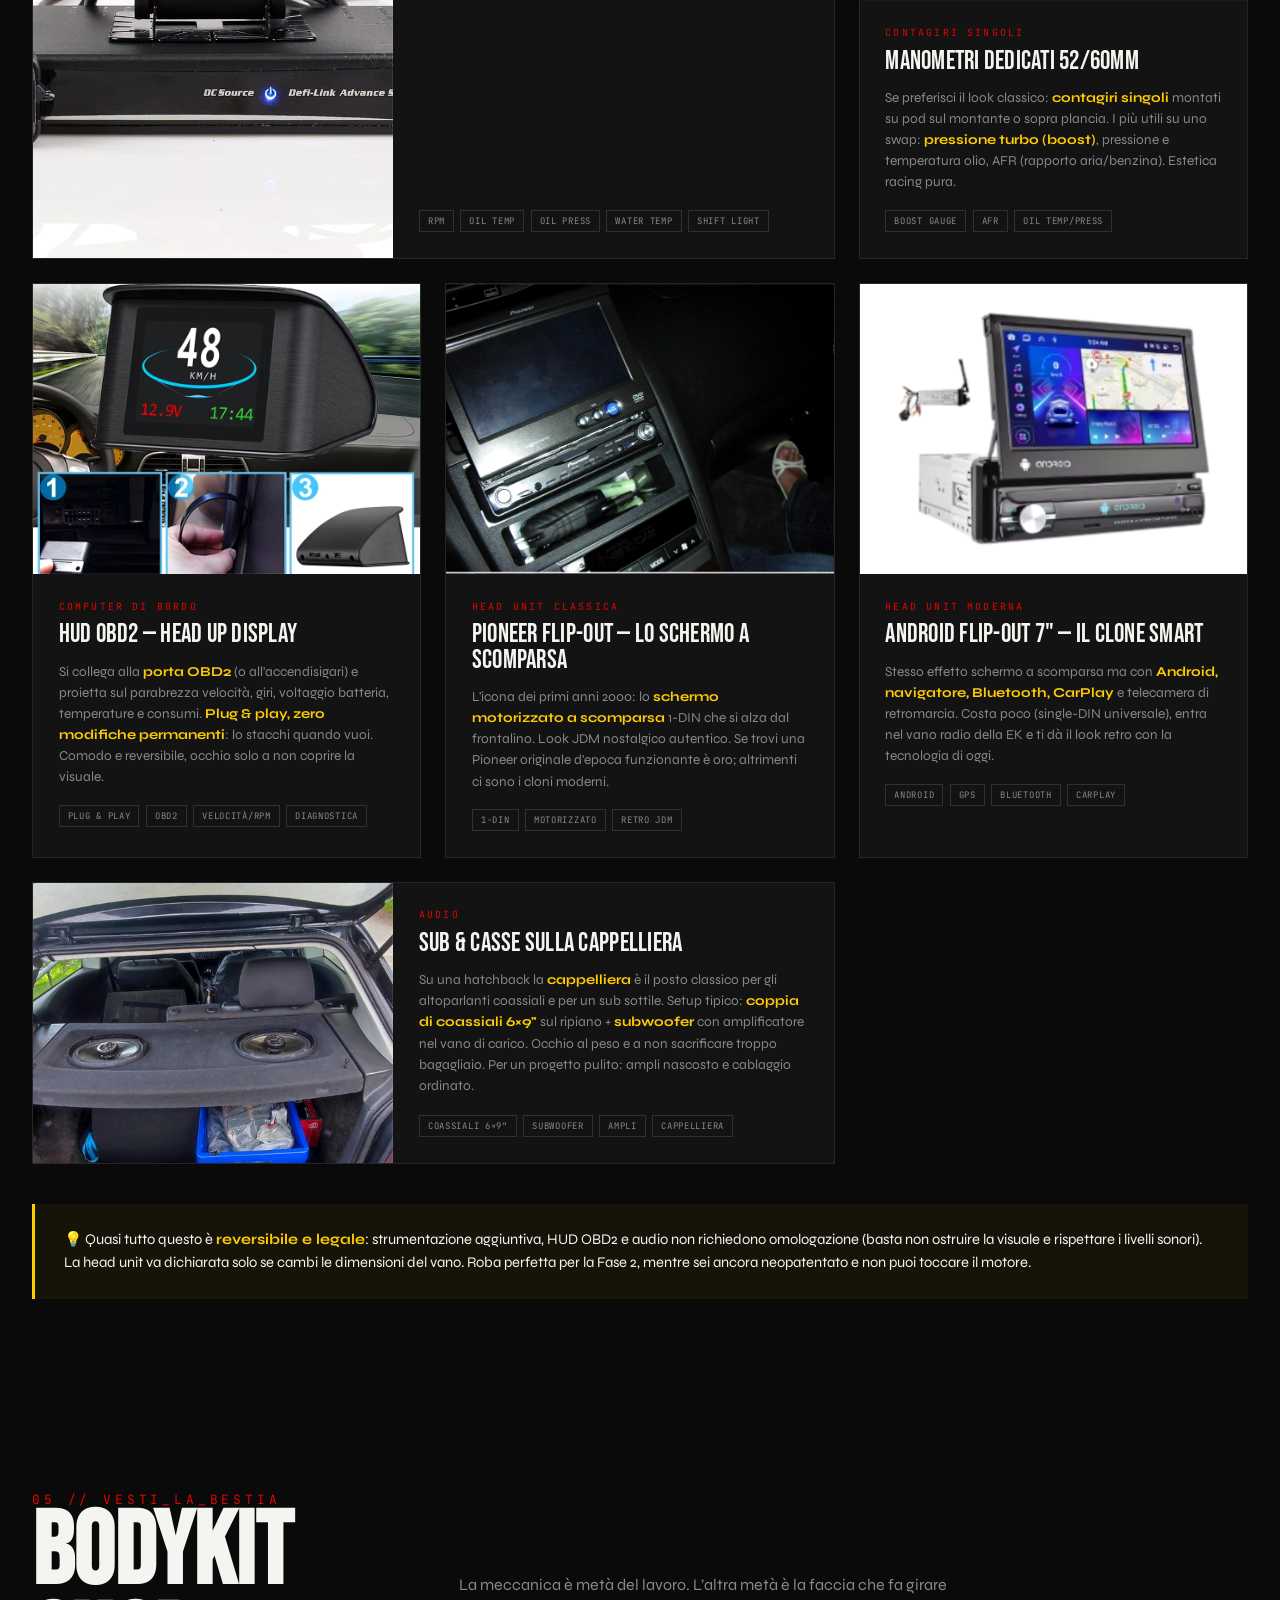
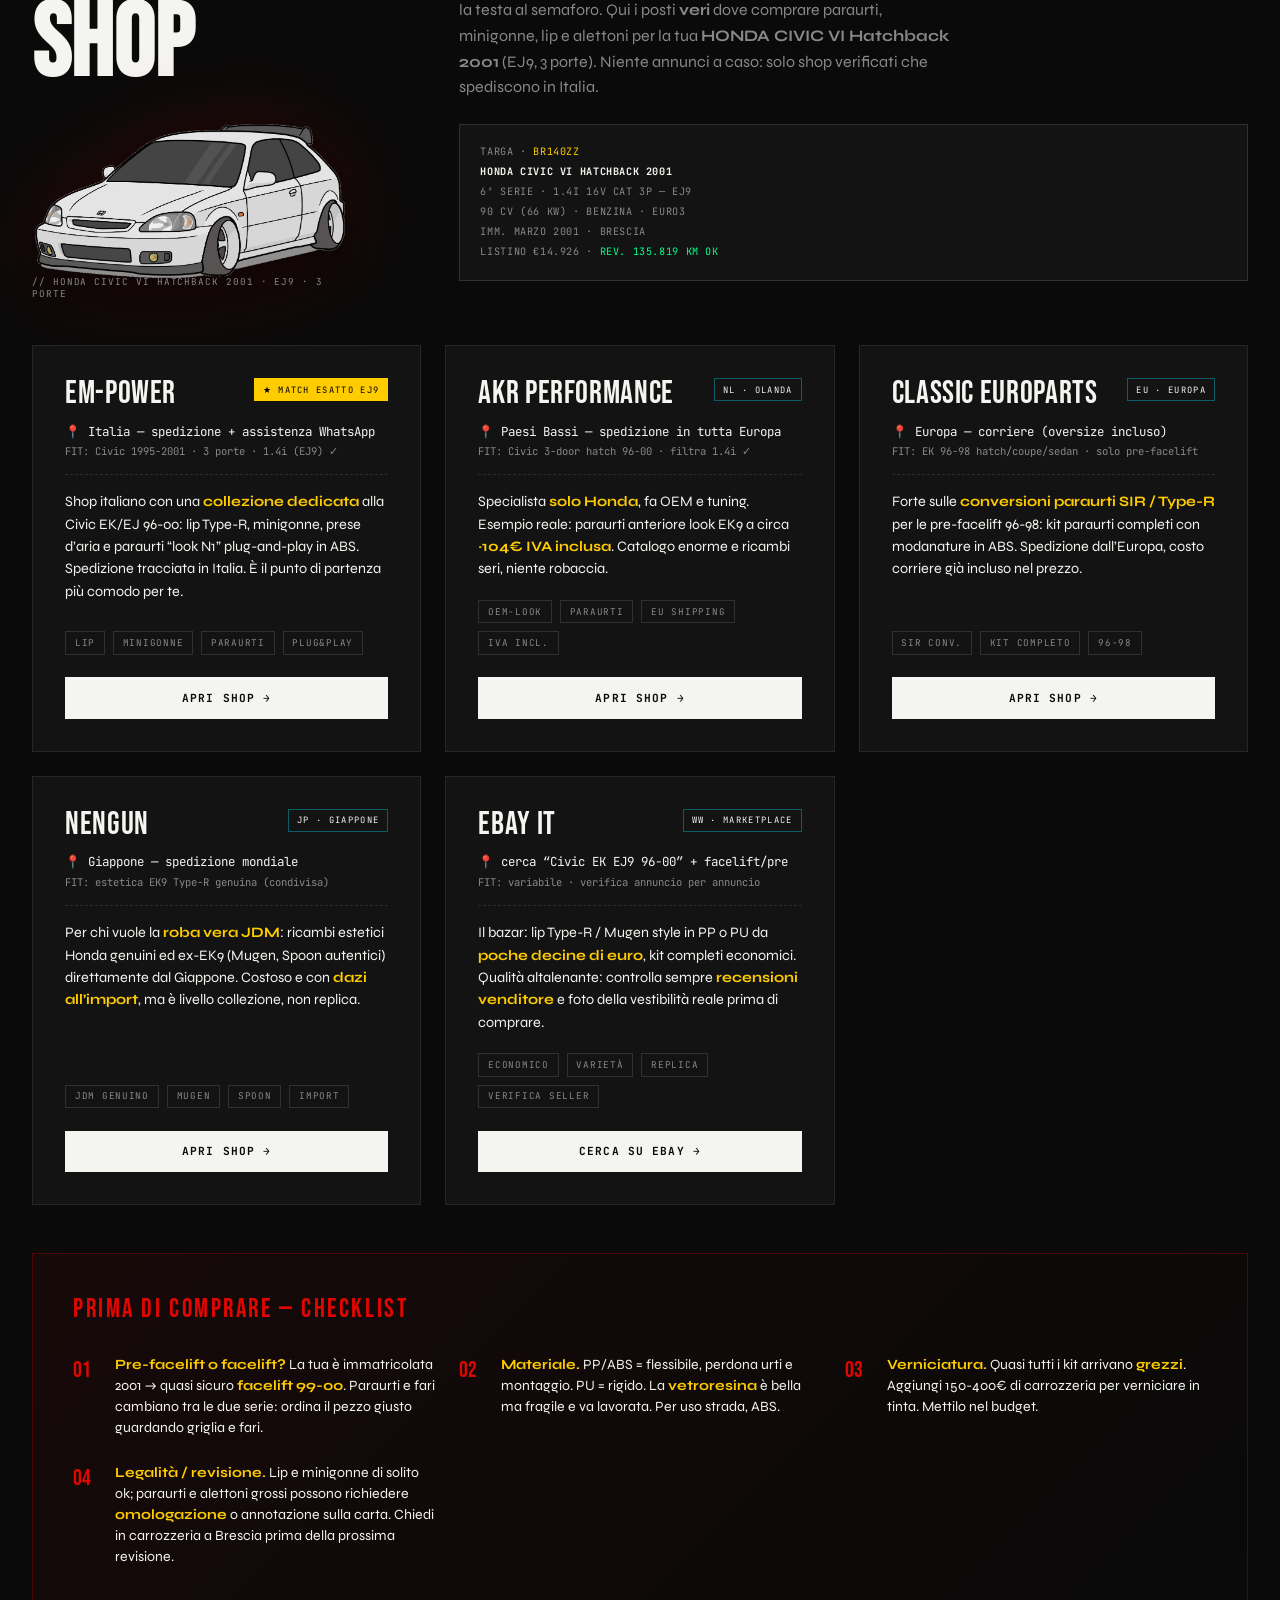
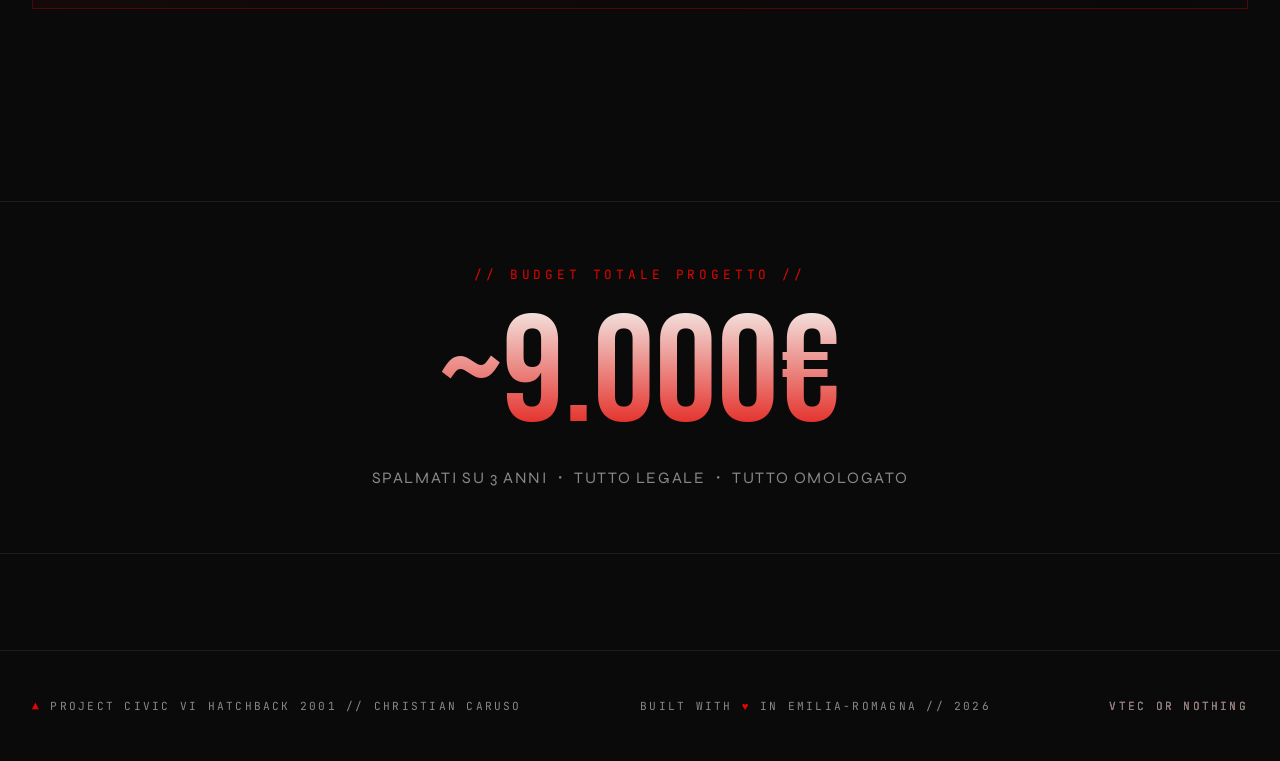
==== commit e6cf0d3b: "Update civic.html" ====
--- a/civic.html
+++ b/civic.html
@@ -3,7 +3,7 @@
 <head>
 <meta charset="UTF-8">
 <meta name="viewport" content="width=device-width, initial-scale=1.0">
-<title>PROJECT CIVIC // Christian Caruso</title>
+<title>PROJECT CIVIC VI HATCHBACK 2001 // Christian Caruso</title>
 <link rel="preconnect" href="https://fonts.googleapis.com">
 <link rel="preconnect" href="https://fonts.gstatic.com" crossorigin>
 <link href="https://fonts.googleapis.com/css2?family=Bebas+Neue&family=JetBrains+Mono:wght@400;700;800&family=Syne:wght@500;700;800&display=swap" rel="stylesheet">
@@ -1051,7 +1051,7 @@
 <body>
 
 <nav>
-  <div class="logo">▲ PROJECT_CIVIC</div>
+  <div class="logo">▲ PROJECT_CIVIC_VI</div>
   <div class="meta"><span class="dot"></span> CHRISTIAN_CARUSO // BUILD_v1.0 // EMILIA-ROMAGNA</div>
 </nav>
 
@@ -1061,18 +1061,18 @@
     <div class="hero-left">
       <div class="hero-tag">// THE_DREAM_BUILD // EST. 2026</div>
       <h1>
-        <span class="line"><span>HONDA</span></span>
-        <span class="line"><span class="red">CIVIC</span></span>
+        <span class="line"><span>HONDA CIVIC VI</span></span>
+        <span class="line"><span class="red">HATCHBACK 2001</span></span>
         <span class="line"><span class="outline">JDM_PLAN</span></span>
       </h1>
       <p class="hero-sub">
-        Roadmap completa per trasformare una Civic 6ª serie in un progetto JDM serio. Step by step. Anno per anno. Tutto legale.
+        Roadmap completa per trasformare una <b>HONDA CIVIC VI Hatchback 2001</b> (6ª serie, 3 porte, telaio EJ9 1.4) in un progetto JDM serio. Step by step. Anno per anno. Tutto legale.
       </p>
 
       <div class="hero-stats">
         <div class="stat">
           <div class="stat-label">Base</div>
-          <div class="stat-value">EJ9 / 2001</div>
+          <div class="stat-value">CIVIC VI / EJ9</div>
         </div>
         <div class="stat">
           <div class="stat-label">Obiettivo</div>
@@ -1100,12 +1100,14 @@
 <div class="marquee">
   <div class="marquee-inner">
     <span>VTEC JUST KICKED IN, YO</span><span class="star">★</span>
-    <span>K20A2 SWAP</span><span class="star">★</span>
+    <span>HONDA CIVIC VI HATCHBACK 2001</span><span class="star">★</span>
+    <span>B18C / K20 SWAP</span><span class="star">★</span>
     <span>FROM RUBIERA TO SUZUKA</span><span class="star">★</span>
     <span>HONDA OR NOTHING</span><span class="star">★</span>
     <span>200CV NATURALLY ASPIRATED</span><span class="star">★</span>
     <span>VTEC JUST KICKED IN, YO</span><span class="star">★</span>
-    <span>K20A2 SWAP</span><span class="star">★</span>
+    <span>HONDA CIVIC VI HATCHBACK 2001</span><span class="star">★</span>
+    <span>B18C / K20 SWAP</span><span class="star">★</span>
     <span>FROM RUBIERA TO SUZUKA</span><span class="star">★</span>
     <span>HONDA OR NOTHING</span><span class="star">★</span>
     <span>200CV NATURALLY ASPIRATED</span><span class="star">★</span>
@@ -1136,7 +1138,7 @@
         <div class="phase-label">FASE_ZERO // ACQUISTO</div>
         <h3 class="phase-title">Comprare la Base Giusta</h3>
         <p style="font-family: 'Syne', sans-serif; color: var(--ink-dim); line-height: 1.6;">
-          Tutto parte da qui. La Civic 1.4 90cv dell'annuncio MS Auto a Rubiera è una base onesta per neopatentati: motore D14 affidabile, cinghia distribuzione già fatta, Euro 3, perfettamente legale.
+          Tutto parte da qui. La <b>HONDA CIVIC VI Hatchback 2001</b> 1.4 90cv dell'annuncio MS Auto a Rubiera è una base onesta per neopatentati: motore D14 affidabile, cinghia distribuzione già fatta, Euro 3, perfettamente legale.
         </p>
 
         <div class="phase-grid">
@@ -1264,19 +1266,20 @@
       </div>
       <div class="phase-content">
         <div class="phase-label">FASE_TRE // THE_SWAP</div>
-        <h3 class="phase-title">K20A2 // 200 CV</h3>
+        <h3 class="phase-title">B18C o K20 // ~200 CV</h3>
         <p style="font-family: 'Syne', sans-serif; color: var(--ink-dim); line-height: 1.6;">
-          Il momento che aspettavi. Engine swap dal Civic Type R EP3 (stessa piattaforma della tua = swap "facile"). 200 cv aspirati di pura ingegneria Honda. Tutto omologato, tutto legale.
+          Il momento che aspettavi. Sulla <b>HONDA CIVIC VI Hatchback 2001</b> (telaio EJ9/EK) hai due strade serie: la <b>B18C</b> della Integra Type R è il vero <b>bolt-in</b> (entra sui supporti originali, va solo cablato il VTEC) — la scelta più semplice e collaudata. Oppure il <b>K20</b> (dal Civic Type R EP3): più potenza ma <b>NON è la stessa piattaforma</b>, quindi servono kit supporti Hasport, comando cambio e centralina Hondata. ~200 cv aspirati di pura ingegneria Honda. Tutto omologato, tutto legale.
         </p>
 
         <div class="phase-grid">
           <div class="phase-block">
             <h4>✓ Hardware</h4>
             <ul>
-              <li>EP3 incidentata da Mobile.de</li>
-              <li>Motore K20A2 + cambio 6 marce</li>
-              <li>ECU + cablaggi originali</li>
-              <li>Subframe e supporti motore</li>
+              <li><b>Via B:</b> B18C (Integra Type R) — bolt-in</li>
+              <li><b>Via K:</b> K20A2 + cambio 6 marce da EP3</li>
+              <li>ECU + cablaggi (KPro Hondata per il K)</li>
+              <li>Kit supporti Hasport (solo K-swap)</li>
+              <li>Comando cambio dedicato (solo K-swap)</li>
               <li>Freni Brembo EP3 (bonus)</li>
             </ul>
           </div>
@@ -1321,7 +1324,7 @@
     </div>
     <div class="header-car-chip"></div>
     <p class="section-desc">
-      Le tre alternative serie per la EK. Il K20A2 è la scelta tecnica giusta: è il motore della Civic Type R EP3, condivide la piattaforma con la tua macchina. B-series è leggenda ma swap difficile. K24 è la furbata economica.
+      Le alternative serie per la <b>HONDA CIVIC VI Hatchback 2001</b> (telaio EJ9/EK). Verità tecnica: il vero <b>bolt-in</b> è la <b>serie B</b> (B18C/B16) — entra sui supporti originali, va solo cablato il VTEC, decenni di documentazione. Il <b>K20</b> dà più potenza ma viene dalla EP3 (7ª serie, piattaforma diversa): serve kit supporti Hasport, comando cambio e centralina Hondata. Niente "stessa piattaforma": è uno swap più impegnativo.
     </p>
   </div>
 
@@ -1329,37 +1332,49 @@
 
     <div class="swap-card featured">
       <div class="swap-rank">01</div>
+      <div class="swap-code">B18C</div>
+      <div class="swap-source">Integra Type R / GSR // DC2</div>
+      <div class="swap-spec cv"><span class="swap-spec-label">Cavalli</span><span class="swap-spec-value">~190 cv</span></div>
+      <div class="swap-spec"><span class="swap-spec-label">Giri max</span><span class="swap-spec-value">8.400 rpm</span></div>
+      <div class="swap-spec"><span class="swap-spec-label">Cilindrata</span><span class="swap-spec-value">1797 cc</span></div>
+      <div class="swap-spec"><span class="swap-spec-label">Tecnologia</span><span class="swap-spec-value">DOHC VTEC</span></div>
+      <div class="swap-spec"><span class="swap-spec-label">Swap su Civic VI</span><span class="swap-spec-value">BOLT-IN</span></div>
+      <div class="swap-spec"><span class="swap-spec-label">Prezzo motore</span><span class="swap-spec-value">3.500-5.500€</span></div>
+    </div>
+
+    <div class="swap-card">
+      <div class="swap-rank">02</div>
       <div class="swap-code">K20A2</div>
-      <div class="swap-source">Civic Type R EP3 // 2001-2005</div>
-      <div class="swap-spec cv"><span class="swap-spec-label">Cavalli</span><span class="swap-spec-value">200 cv</span></div>
+      <div class="swap-source">Civic Type R EP3 / RSX-S // 7ª serie</div>
+      <div class="swap-spec cv"><span class="swap-spec-label">Cavalli</span><span class="swap-spec-value">~200 cv</span></div>
       <div class="swap-spec"><span class="swap-spec-label">Giri max</span><span class="swap-spec-value">8.000 rpm</span></div>
       <div class="swap-spec"><span class="swap-spec-label">Cilindrata</span><span class="swap-spec-value">1998 cc</span></div>
       <div class="swap-spec"><span class="swap-spec-label">Tecnologia</span><span class="swap-spec-value">i-VTEC</span></div>
-      <div class="swap-spec"><span class="swap-spec-label">Swap su EK</span><span class="swap-spec-value">FACILE</span></div>
+      <div class="swap-spec"><span class="swap-spec-label">Swap su Civic VI</span><span class="swap-spec-value">KIT RICHIESTO</span></div>
       <div class="swap-spec"><span class="swap-spec-label">Prezzo motore</span><span class="swap-spec-value">2.000-3.500€</span></div>
-    </div>
-
-    <div class="swap-card">
-      <div class="swap-rank">02</div>
-      <div class="swap-code">B18C</div>
-      <div class="swap-source">Integra Type R // JDM</div>
-      <div class="swap-spec cv"><span class="swap-spec-label">Cavalli</span><span class="swap-spec-value">200 cv</span></div>
-      <div class="swap-spec"><span class="swap-spec-label">Giri max</span><span class="swap-spec-value">8.500 rpm</span></div>
-      <div class="swap-spec"><span class="swap-spec-label">Cilindrata</span><span class="swap-spec-value">1797 cc</span></div>
-      <div class="swap-spec"><span class="swap-spec-label">Tecnologia</span><span class="swap-spec-value">VTEC</span></div>
-      <div class="swap-spec"><span class="swap-spec-label">Swap su EK</span><span class="swap-spec-value">DIFFICILE</span></div>
-      <div class="swap-spec"><span class="swap-spec-label">Prezzo motore</span><span class="swap-spec-value">3.500-5.000€</span></div>
     </div>
 
     <div class="swap-card">
       <div class="swap-rank">03</div>
+      <div class="swap-code">B16B</div>
+      <div class="swap-source">Civic Type R EK9 // JDM</div>
+      <div class="swap-spec cv"><span class="swap-spec-label">Cavalli</span><span class="swap-spec-value">~185 cv</span></div>
+      <div class="swap-spec"><span class="swap-spec-label">Giri max</span><span class="swap-spec-value">8.600 rpm</span></div>
+      <div class="swap-spec"><span class="swap-spec-label">Cilindrata</span><span class="swap-spec-value">1595 cc</span></div>
+      <div class="swap-spec"><span class="swap-spec-label">Tecnologia</span><span class="swap-spec-value">DOHC VTEC</span></div>
+      <div class="swap-spec"><span class="swap-spec-label">Swap su Civic VI</span><span class="swap-spec-value">BOLT-IN</span></div>
+      <div class="swap-spec"><span class="swap-spec-label">Prezzo motore</span><span class="swap-spec-value">2.500-4.000€</span></div>
+    </div>
+
+    <div class="swap-card">
+      <div class="swap-rank">04</div>
       <div class="swap-code">K24A</div>
-      <div class="swap-source">Accord / CR-V Type S</div>
-      <div class="swap-spec cv"><span class="swap-spec-label">Cavalli</span><span class="swap-spec-value">200 cv</span></div>
+      <div class="swap-source">Accord / CR-V // furbata coppia</div>
+      <div class="swap-spec cv"><span class="swap-spec-label">Cavalli</span><span class="swap-spec-value">160-200 cv</span></div>
       <div class="swap-spec"><span class="swap-spec-label">Giri max</span><span class="swap-spec-value">7.100 rpm</span></div>
       <div class="swap-spec"><span class="swap-spec-label">Cilindrata</span><span class="swap-spec-value">2354 cc</span></div>
       <div class="swap-spec"><span class="swap-spec-label">Tecnologia</span><span class="swap-spec-value">i-VTEC</span></div>
-      <div class="swap-spec"><span class="swap-spec-label">Swap su EK</span><span class="swap-spec-value">MEDIO</span></div>
+      <div class="swap-spec"><span class="swap-spec-label">Swap su Civic VI</span><span class="swap-spec-value">KIT RICHIESTO</span></div>
       <div class="swap-spec"><span class="swap-spec-label">Prezzo motore</span><span class="swap-spec-value">800-1.500€</span></div>
     </div>
 
@@ -1374,7 +1389,7 @@
       <h2 class="section-title">IMPORT<br>ITALIA</h2>
     </div>
     <p class="section-desc">
-      Importatori italiani specializzati in auto e ricambi giapponesi, con partita IVA, sede fisica e iter di immatricolazione gestito. Dati pubblici verificabili in Camera di Commercio. Sempre da controllare di persona prima di pagare.
+      Dove trovare <b>il motore da swappare</b> e <b>la componentistica di conversione</b> per la <b>HONDA CIVIC VI Hatchback 2001</b>. Importatori italiani di auto/ricambi giapponesi (con P.IVA e sede fisica) + i marchi di riferimento mondiale per i kit swap serie B e serie K. Sempre da controllare di persona prima di pagare.
     </p>
   </div>
 
@@ -1422,6 +1437,39 @@
       <div class="supplier-piva">Auto + ricambi usati JDM</div>
       <p class="supplier-desc">Dealer di auto giapponesi usate (Civic Type R, Integra, S2000) con servizio import/export e <b>ricambi usati JDM</b>. Gestiscono la documentazione per l'immatricolazione di veicoli esteri.</p>
       <div class="supplier-tags"><span>Auto usate</span><span>Ricambi usati</span><span>Import/Export</span></div>
+    </div>
+
+    <div class="supplier">
+      <div class="supplier-top">
+        <div class="supplier-name">Hasport</div>
+        <div class="supplier-badge">✓ KIT SWAP</div>
+      </div>
+      <div class="supplier-loc">📍 Phoenix (USA) — spedisce in EU</div>
+      <div class="supplier-piva">FIT: kit supporti dedicati EK 96-00 ✓</div>
+      <p class="supplier-desc">Lo standard mondiale per i <b>kit supporti motore</b>. Fanno staffe specifiche per la 6ª serie (telaio EK 96-00) sia per <b>serie B</b> sia per <b>serie K</b> (es. kit K-swap EKK1). Se vai di K20, questo è il pezzo che rende lo swap fattibile. Si trova anche via rivenditori EU ed eBay.</p>
+      <div class="supplier-tags"><span>Supporti motore</span><span>B-swap</span><span>K-swap</span></div>
+    </div>
+
+    <div class="supplier">
+      <div class="supplier-top">
+        <div class="supplier-name">Hybrid Racing / K-Tuned</div>
+        <div class="supplier-badge">✓ K-SWAP HARDWARE</div>
+      </div>
+      <div class="supplier-loc">📍 USA — rivenditori EU disponibili</div>
+      <div class="supplier-piva">FIT: comando cambio, cablaggi, linee K-swap</div>
+      <p class="supplier-desc">I due riferimenti per il <b>K-swap completo</b>: comando cambio (shifter cables), conversioni cablaggio, linee carburante e accessori. Indispensabili se metti il <b>K20/K24</b> sulla Civic VI, perché il cambio K non è plug-and-play come la serie B.</p>
+      <div class="supplier-tags"><span>Comando cambio</span><span>Cablaggi</span><span>K-swap</span></div>
+    </div>
+
+    <div class="supplier">
+      <div class="supplier-top">
+        <div class="supplier-name">Hondata (KPro)</div>
+        <div class="supplier-badge">✓ CENTRALINA</div>
+      </div>
+      <div class="supplier-loc">📍 USA — rivenditori/tuner EU</div>
+      <div class="supplier-piva">FIT: gestione motore K-series</div>
+      <p class="supplier-desc">Per il <b>K-swap</b> serve gestire la centralina: <b>Hondata KPro</b> è lo standard per mappare e far girare bene il K20/K24 su un telaio non nativo. Per la serie B (B18C/B16) di solito basta la ECU originale Honda con VTEC cablato. Affidati a un tuner Honda per la mappatura.</p>
+      <div class="supplier-tags"><span>ECU / Mappatura</span><span>K-swap</span><span>Tuning</span></div>
     </div>
 
   </div>
@@ -1448,7 +1496,7 @@
       <h2 class="section-title">COCKPIT<br>&amp; AUDIO</h2>
     </div>
     <p class="section-desc">
-      Il tocco JDM vero non è solo motore. Strumentazione aggiuntiva, head unit a scomparsa old-school, computer di bordo OBD2 e un impianto audio con sub sulla cappelliera. Roba da fare nella Fase 2-3, tutta plug-and-play e reversibile.
+      Il tocco JDM vero non è solo motore. Sulla <b>HONDA CIVIC VI Hatchback 2001</b>: strumentazione aggiuntiva, head unit a scomparsa old-school, computer di bordo OBD2 e un impianto audio con sub sulla cappelliera. Roba da fare nella Fase 2-3, tutta plug-and-play e reversibile.
     </p>
   </div>
 
@@ -1588,19 +1636,19 @@
       <h2 class="section-title">BODYKIT<br>SHOP</h2>
       <div class="bk-head-car">
         <div class="car"></div>
-        <div class="cap">// CIVIC EK / EJ9 — 3 PORTE</div>
+        <div class="cap">// HONDA CIVIC VI HATCHBACK 2001 · EJ9 · 3 PORTE</div>
       </div>
     </div>
     <div>
       <p class="section-desc">
         La meccanica è metà del lavoro. L’altra metà è la faccia che fa girare la testa al semaforo.
-        Qui i posti <b>veri</b> dove comprare paraurti, minigonne, lip e alettoni per la tua EK/EJ 3 porte.
+        Qui i posti <b>veri</b> dove comprare paraurti, minigonne, lip e alettoni per la tua <b>HONDA CIVIC VI Hatchback 2001</b> (EJ9, 3 porte).
         Niente annunci a caso: solo shop verificati che spediscono in Italia.
       </p>
       <div class="car-chip" style="margin-top:1.5rem;">
         TARGA &middot; <span class="vin">BR140ZZ</span><br>
-        <b>HONDA CIVIC 6A SERIE</b> (’95-’02)<br>
-        1.4I 16V CAT 3P &mdash; EJ9<br>
+        <b>HONDA CIVIC VI HATCHBACK 2001</b><br>
+        6&ordf; SERIE &middot; 1.4I 16V CAT 3P &mdash; EJ9<br>
         90 CV (66 KW) &middot; BENZINA &middot; EURO3<br>
         IMM. MARZO 2001 &middot; BRESCIA<br>
         LISTINO &euro;14.926 &middot; <span class="ok">REV. 135.819 KM OK</span>
@@ -1700,7 +1748,7 @@
 
 <!-- FOOTER -->
 <footer>
-  <div><span class="red">▲</span> PROJECT_CIVIC // CHRISTIAN CARUSO</div>
+  <div><span class="red">▲</span> PROJECT CIVIC VI HATCHBACK 2001 // CHRISTIAN CARUSO</div>
   <div>BUILT WITH <span class="red">♥</span> IN EMILIA-ROMAGNA // 2026</div>
   <div class="glitch" data-text="VTEC OR NOTHING">VTEC OR NOTHING</div>
 </footer>
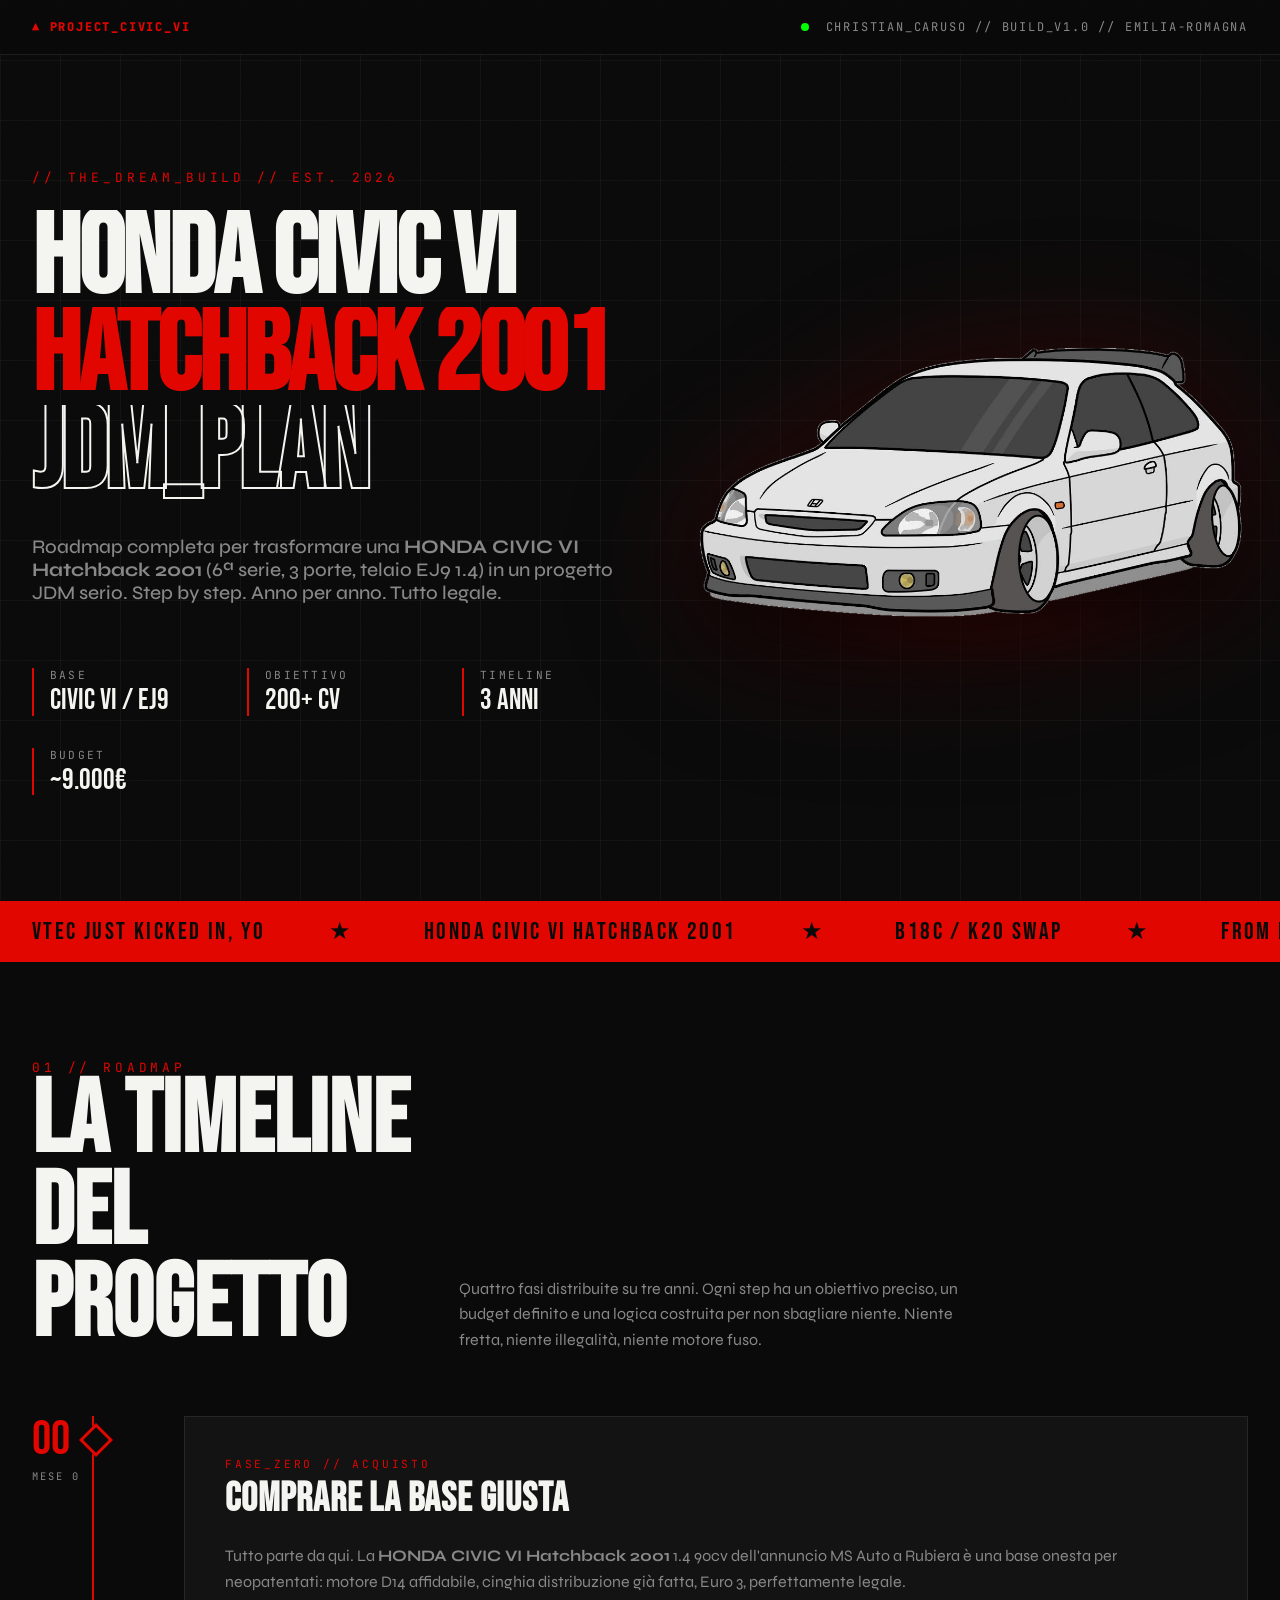
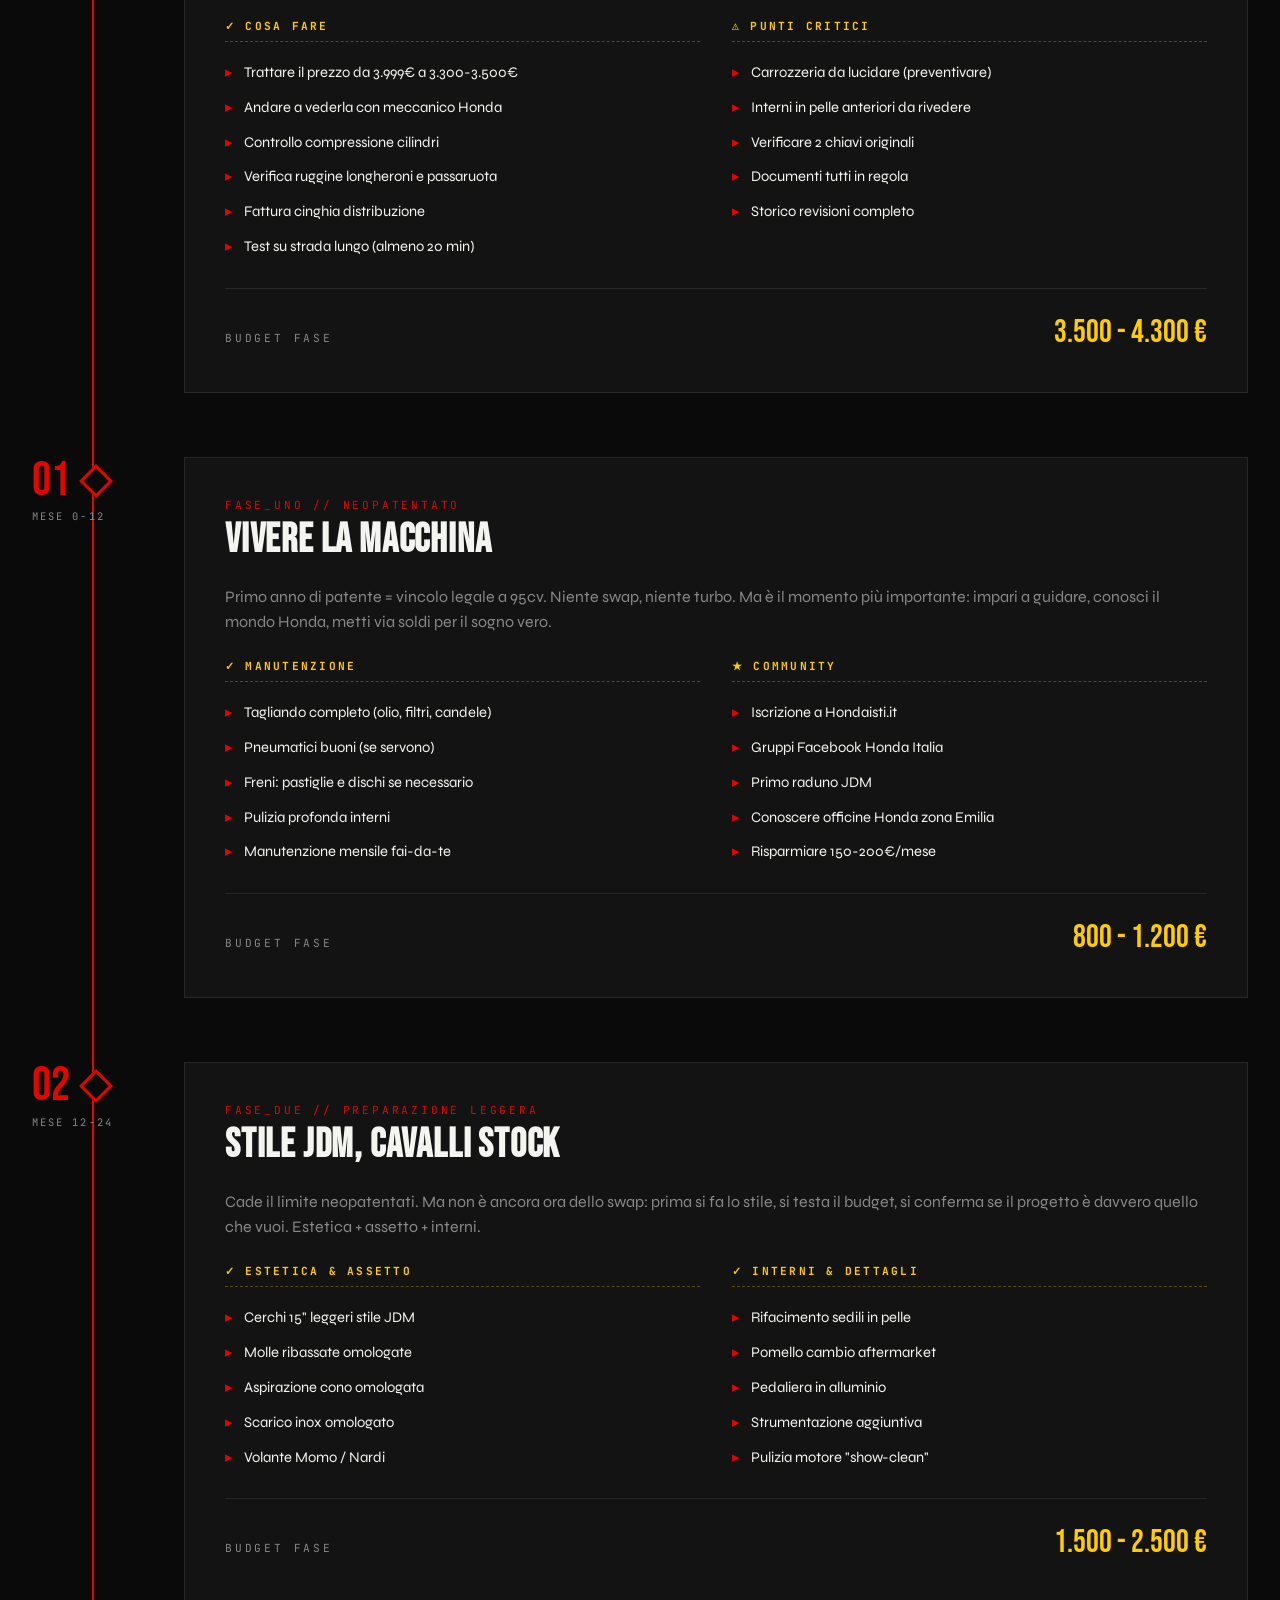
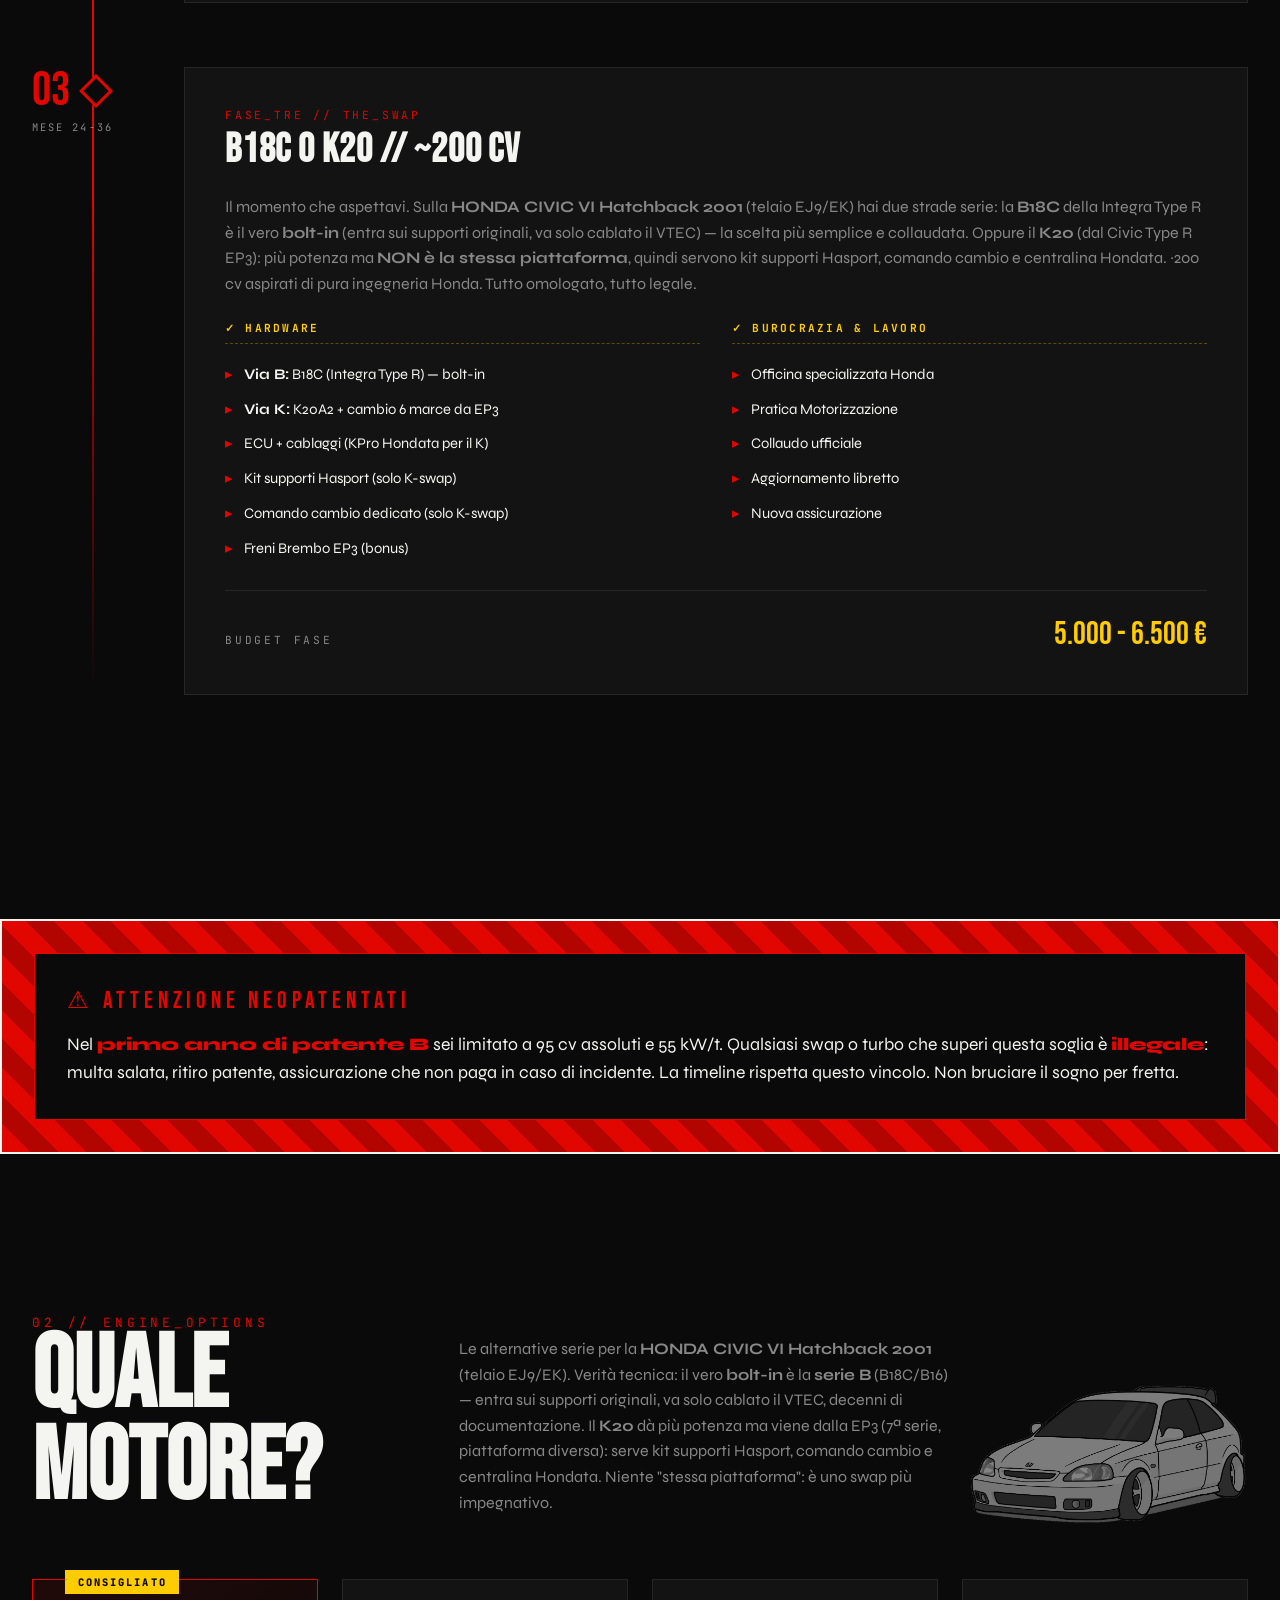
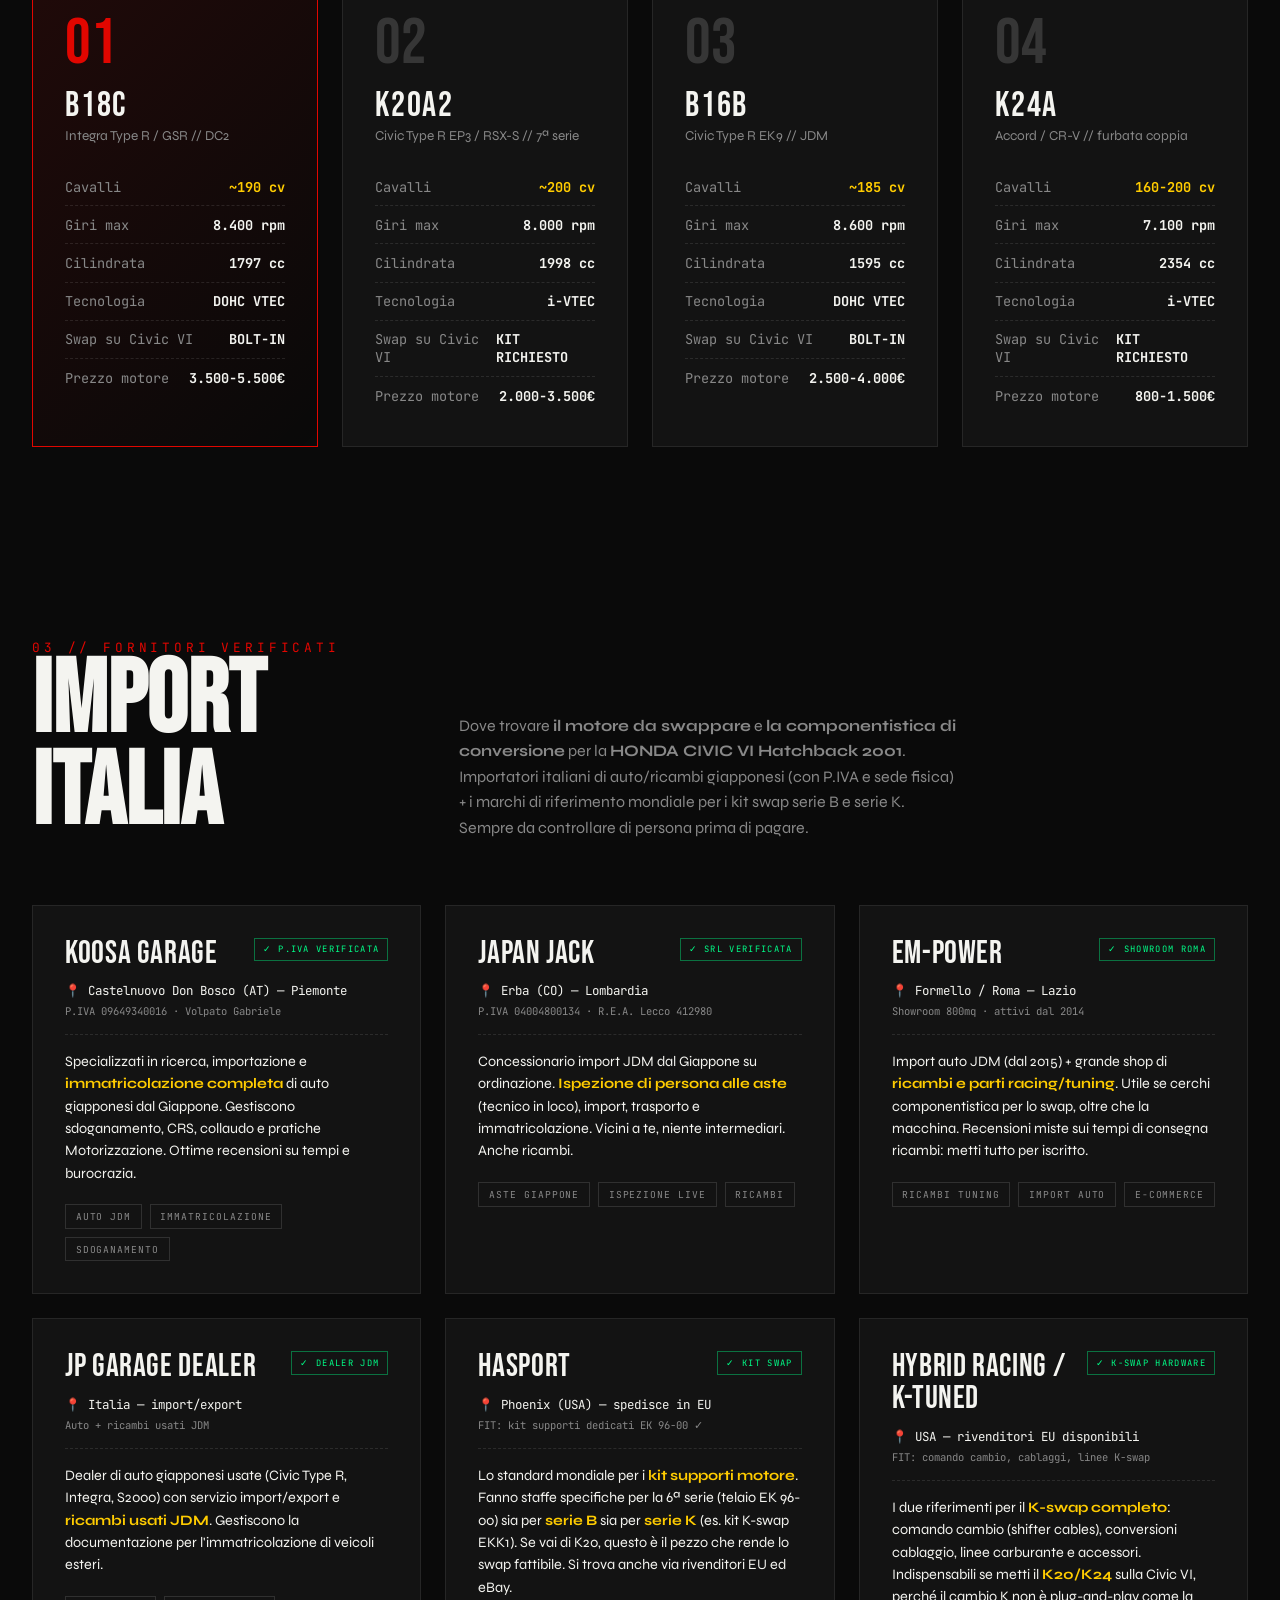
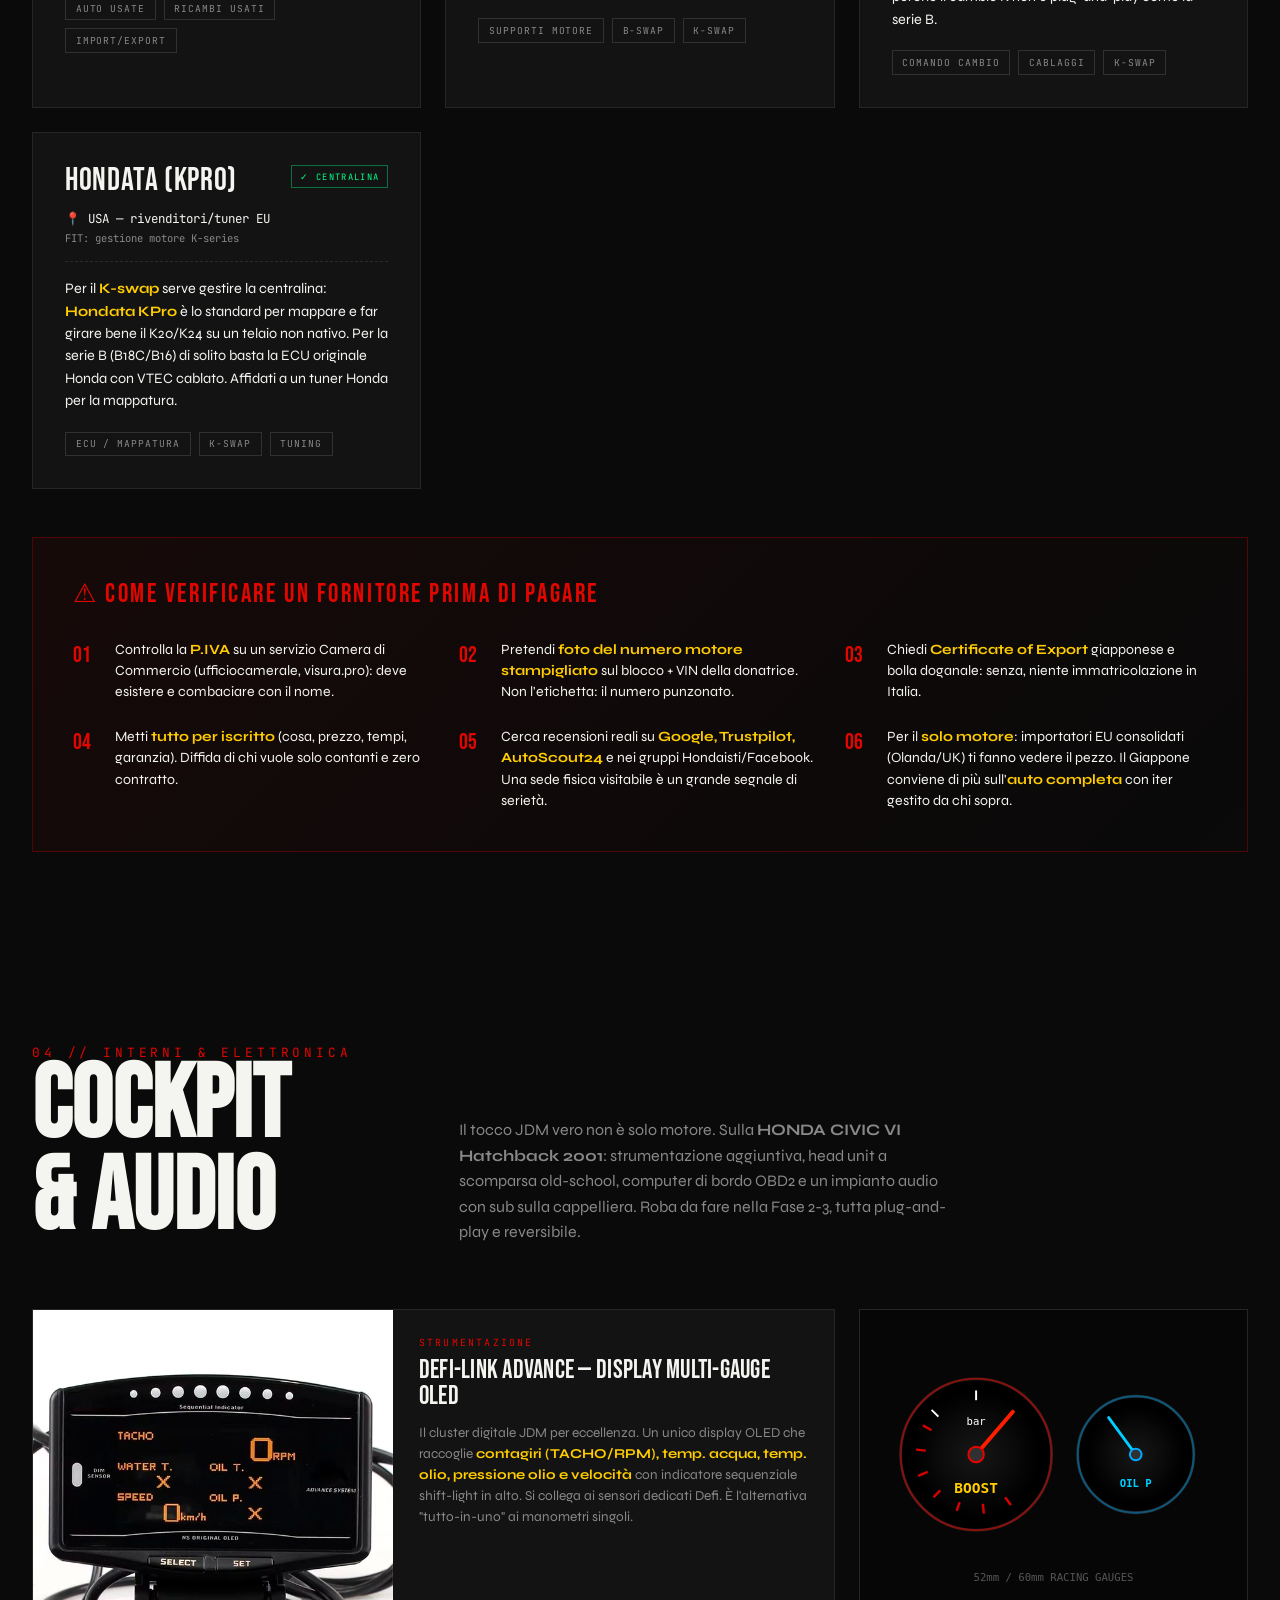
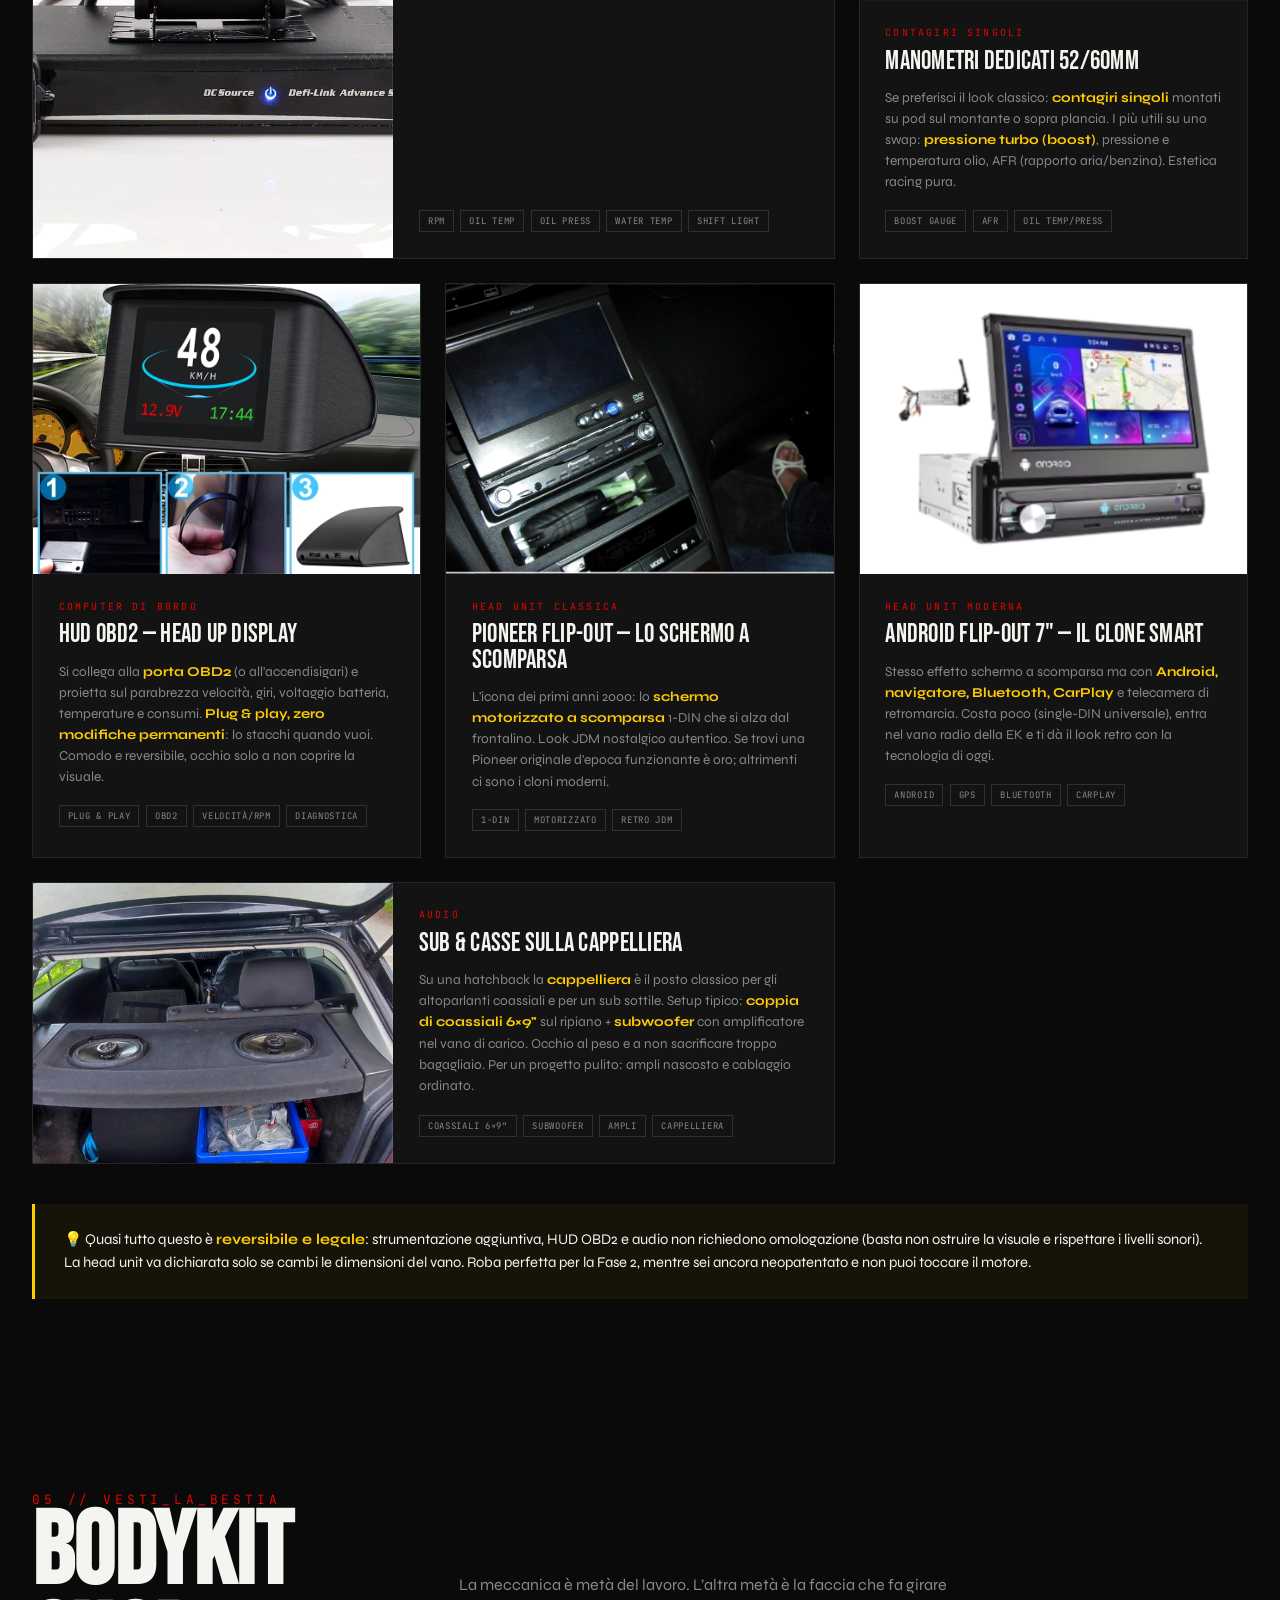
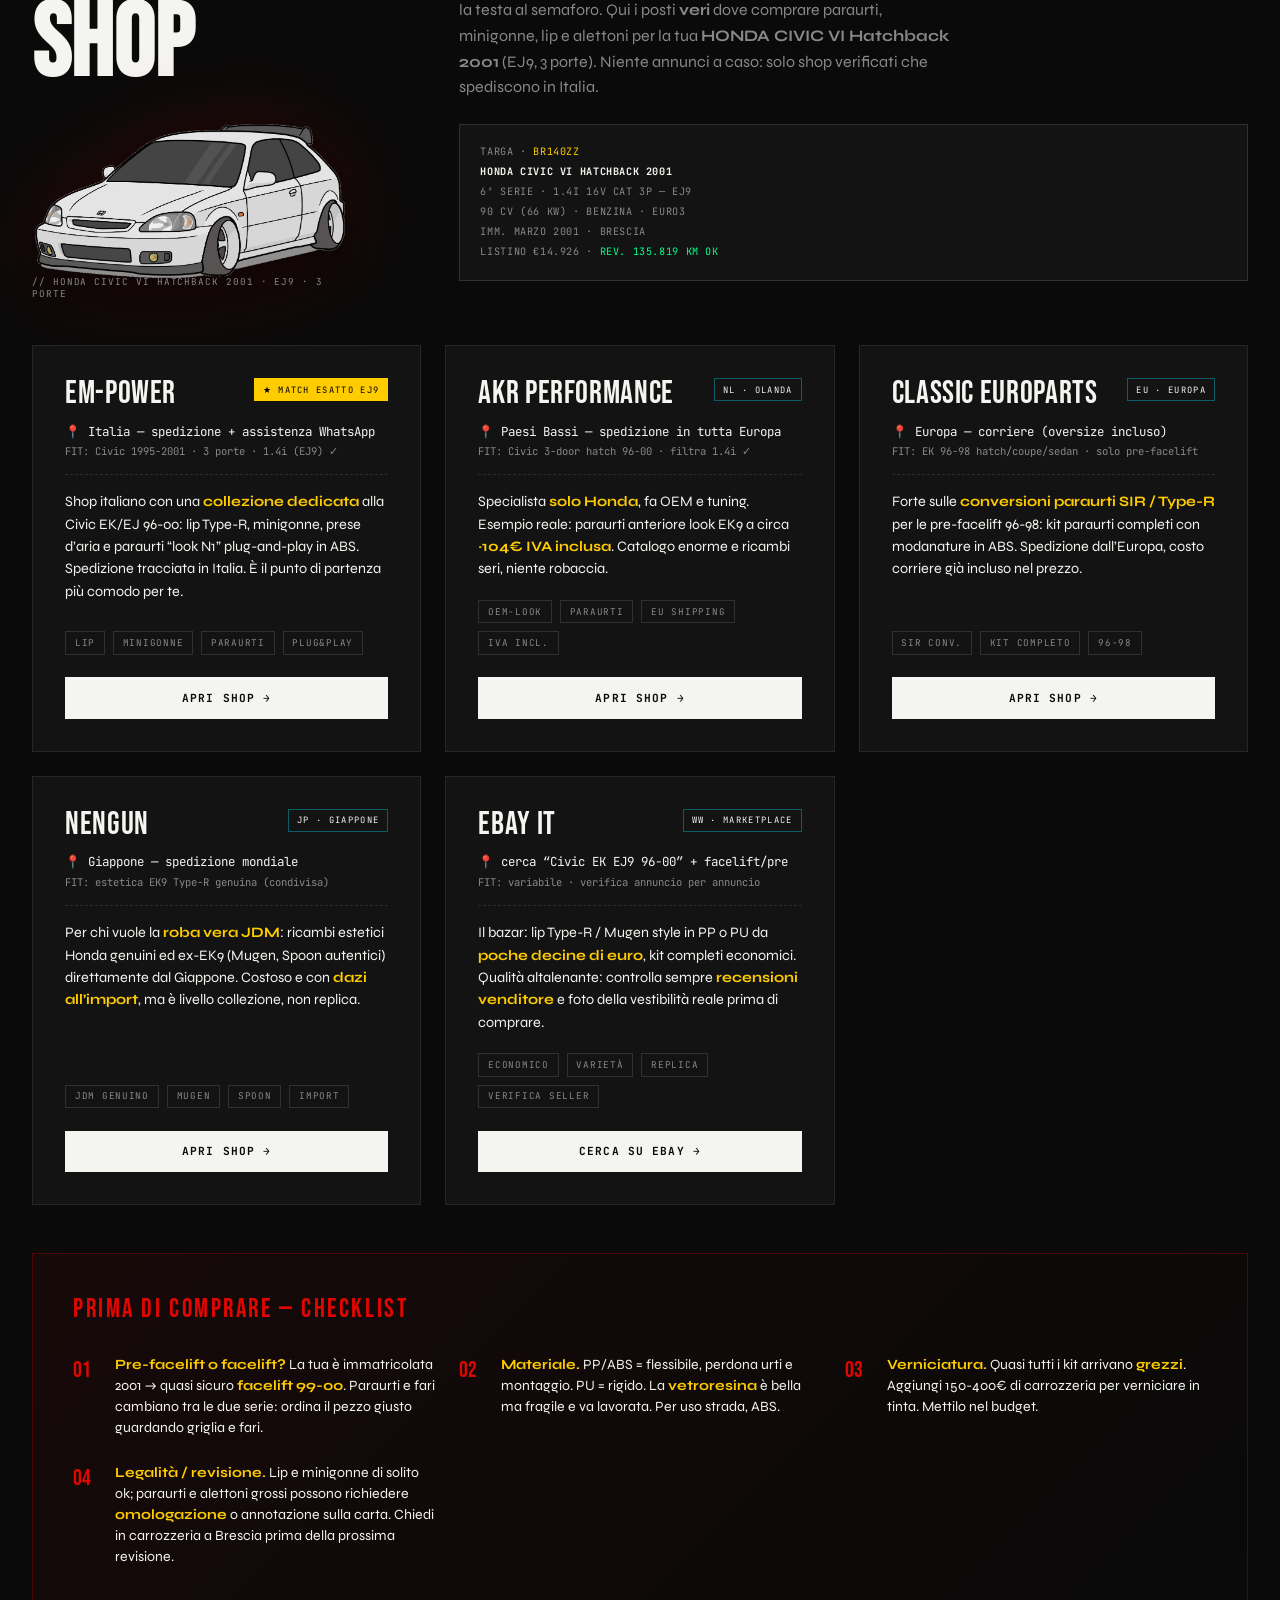
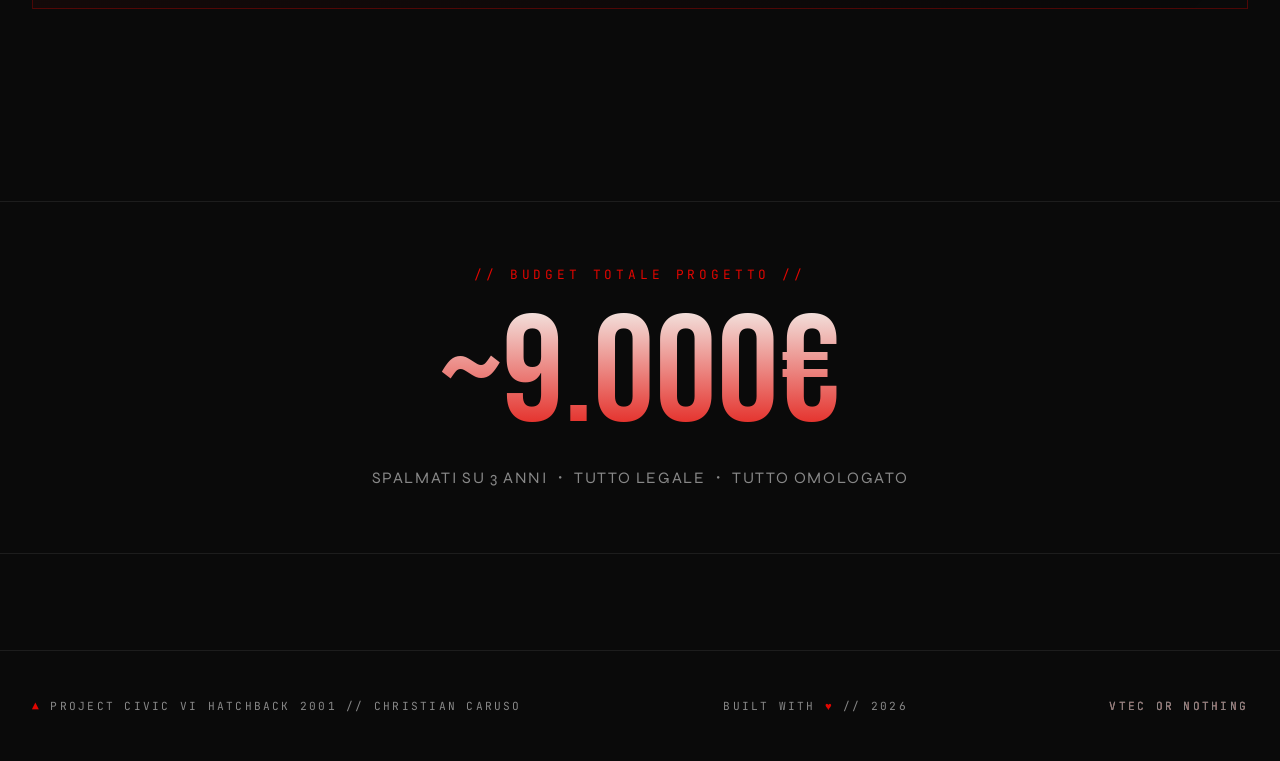
==== commit 07b378cd: "Update civic.html" ====
--- a/civic.html
+++ b/civic.html
@@ -1749,7 +1749,7 @@
 <!-- FOOTER -->
 <footer>
   <div><span class="red">▲</span> PROJECT CIVIC VI HATCHBACK 2001 // CHRISTIAN CARUSO</div>
-  <div>BUILT WITH <span class="red">♥</span> IN EMILIA-ROMAGNA // 2026</div>
+  <div>BUILT WITH <span class="red">♥</span> // 2026</div>
   <div class="glitch" data-text="VTEC OR NOTHING">VTEC OR NOTHING</div>
 </footer>
 
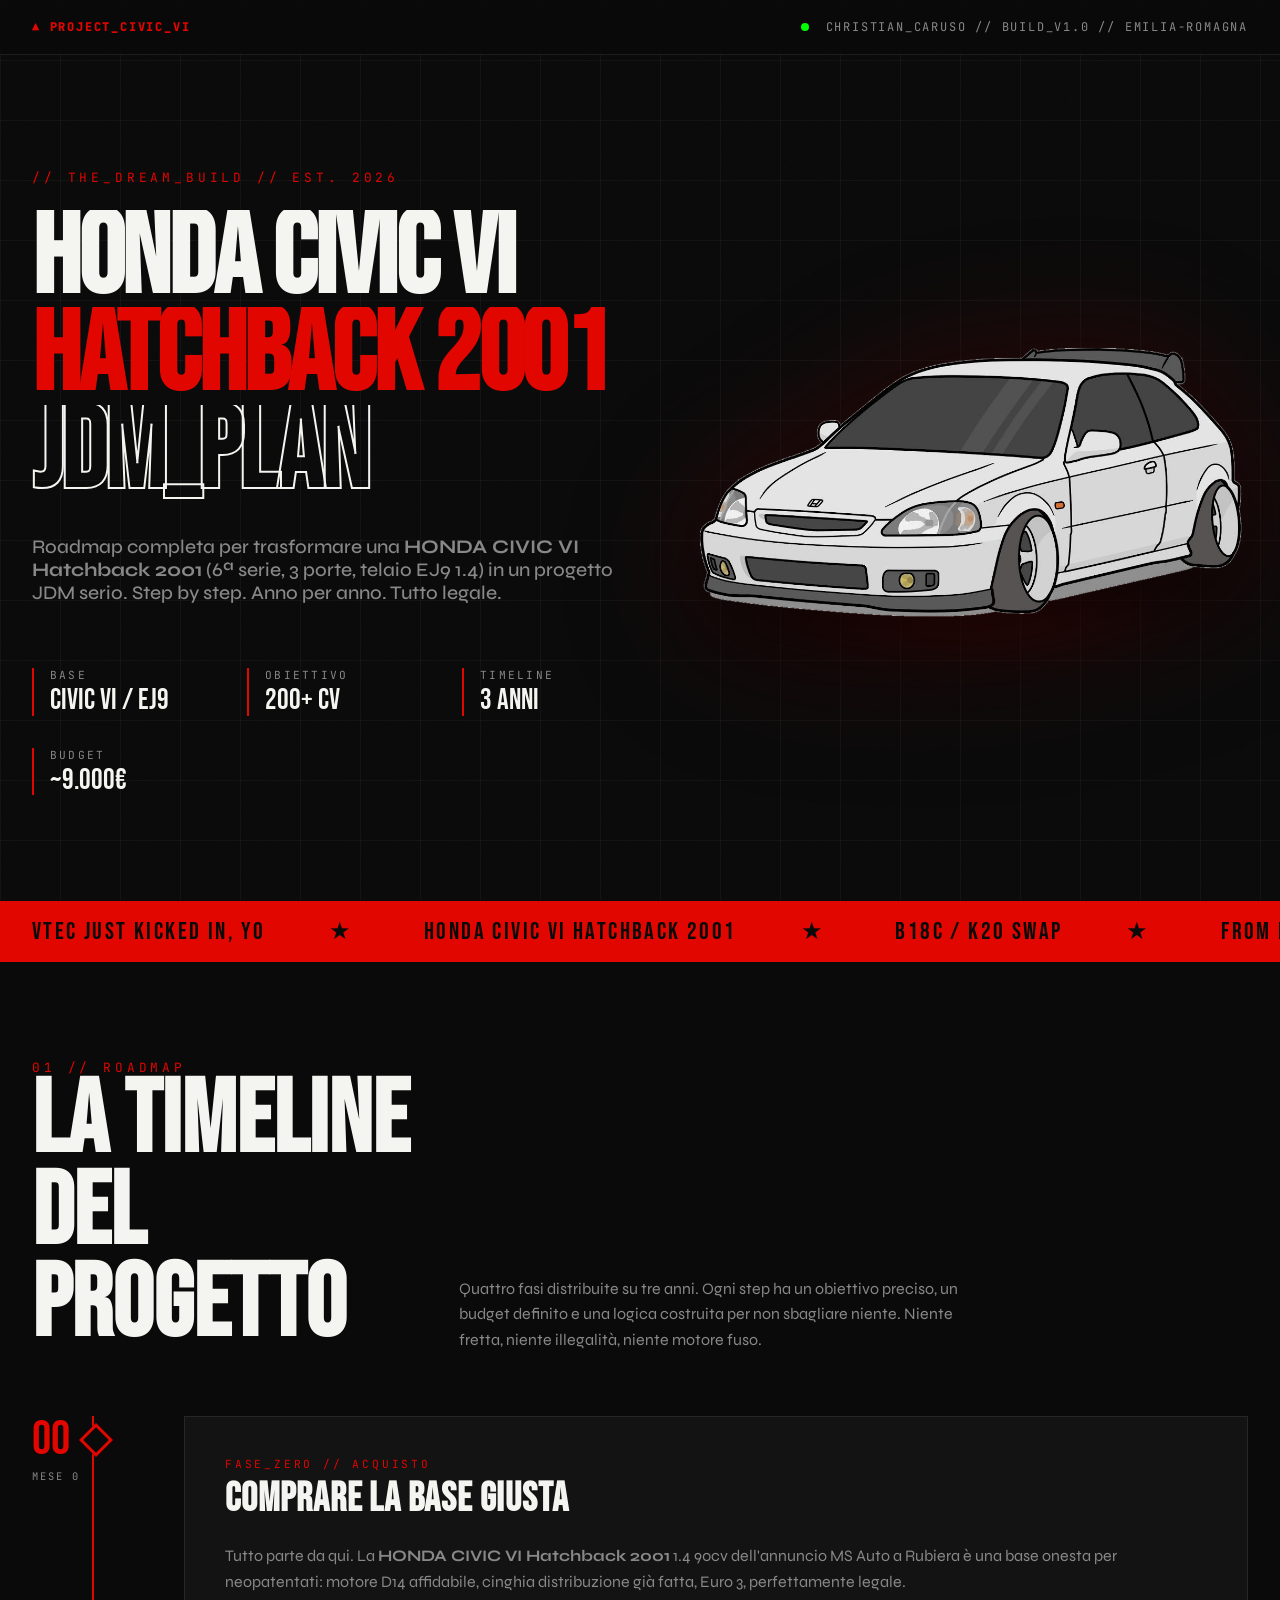
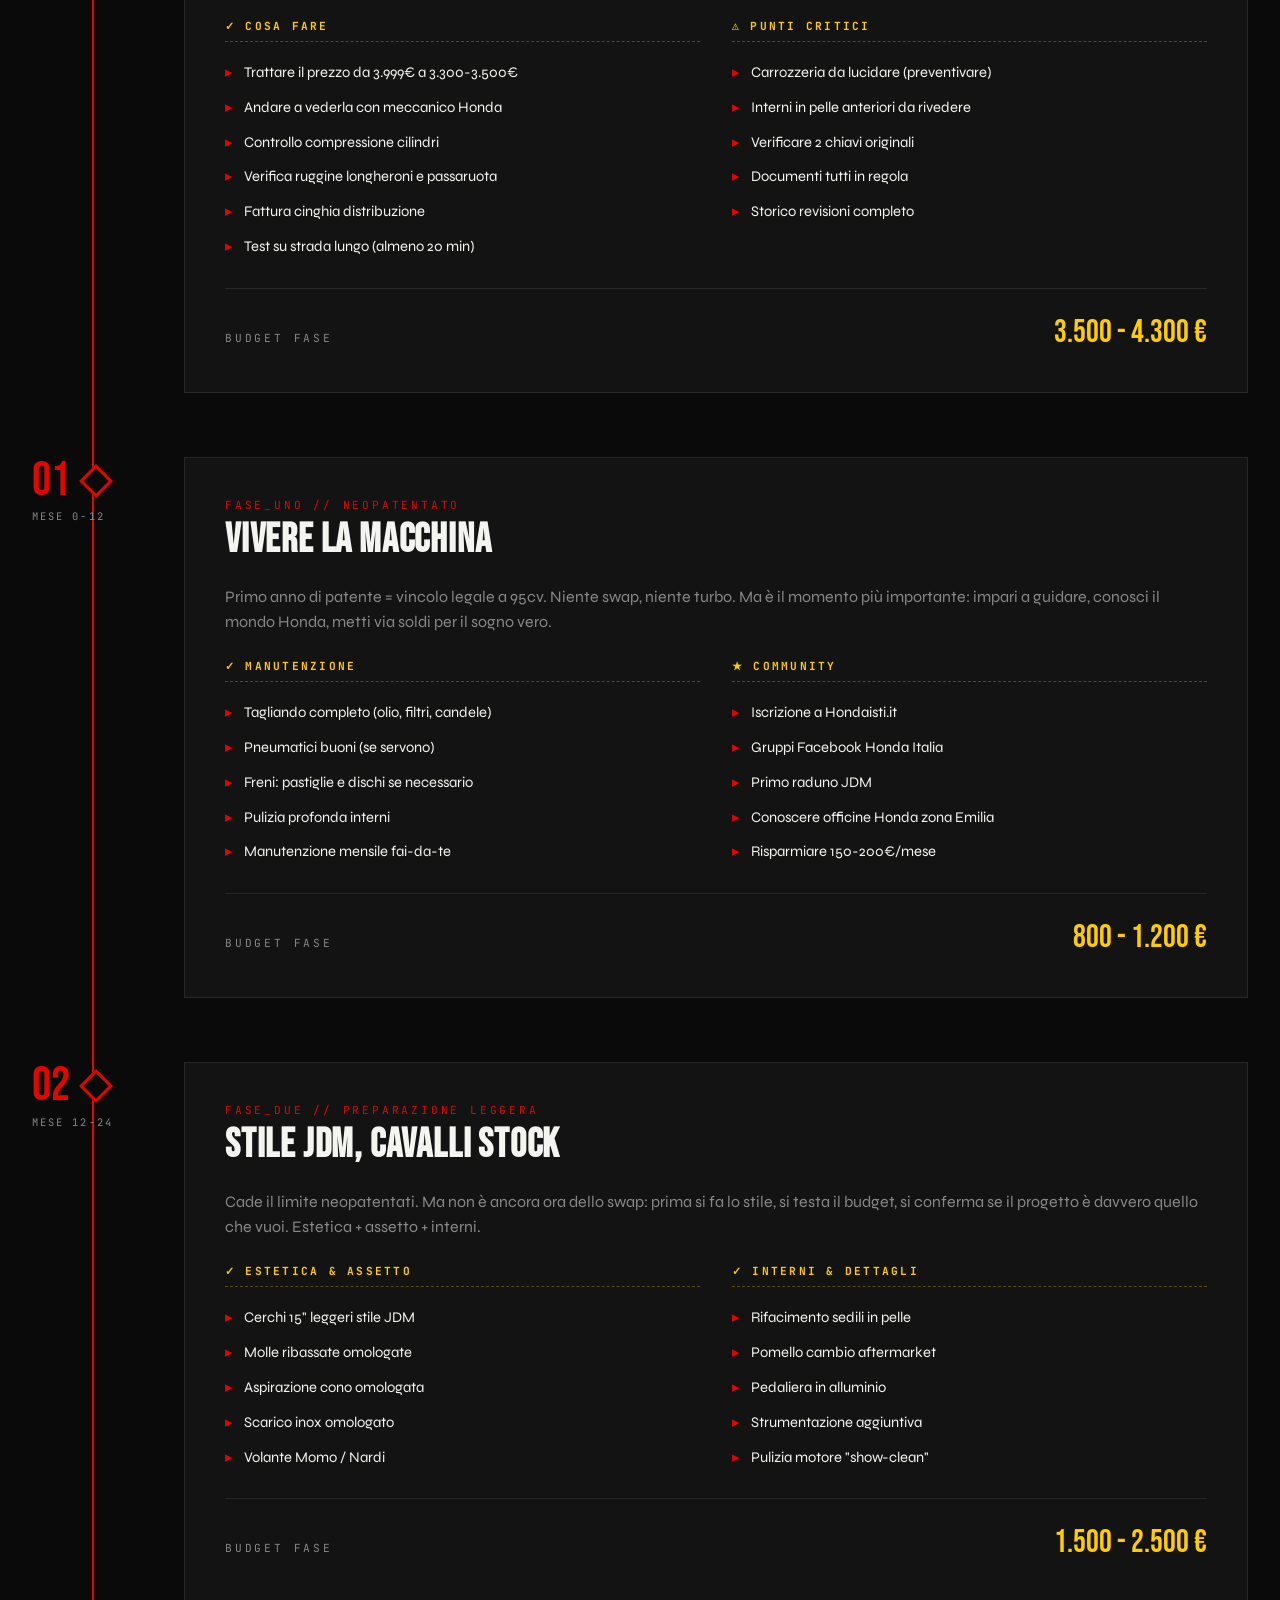
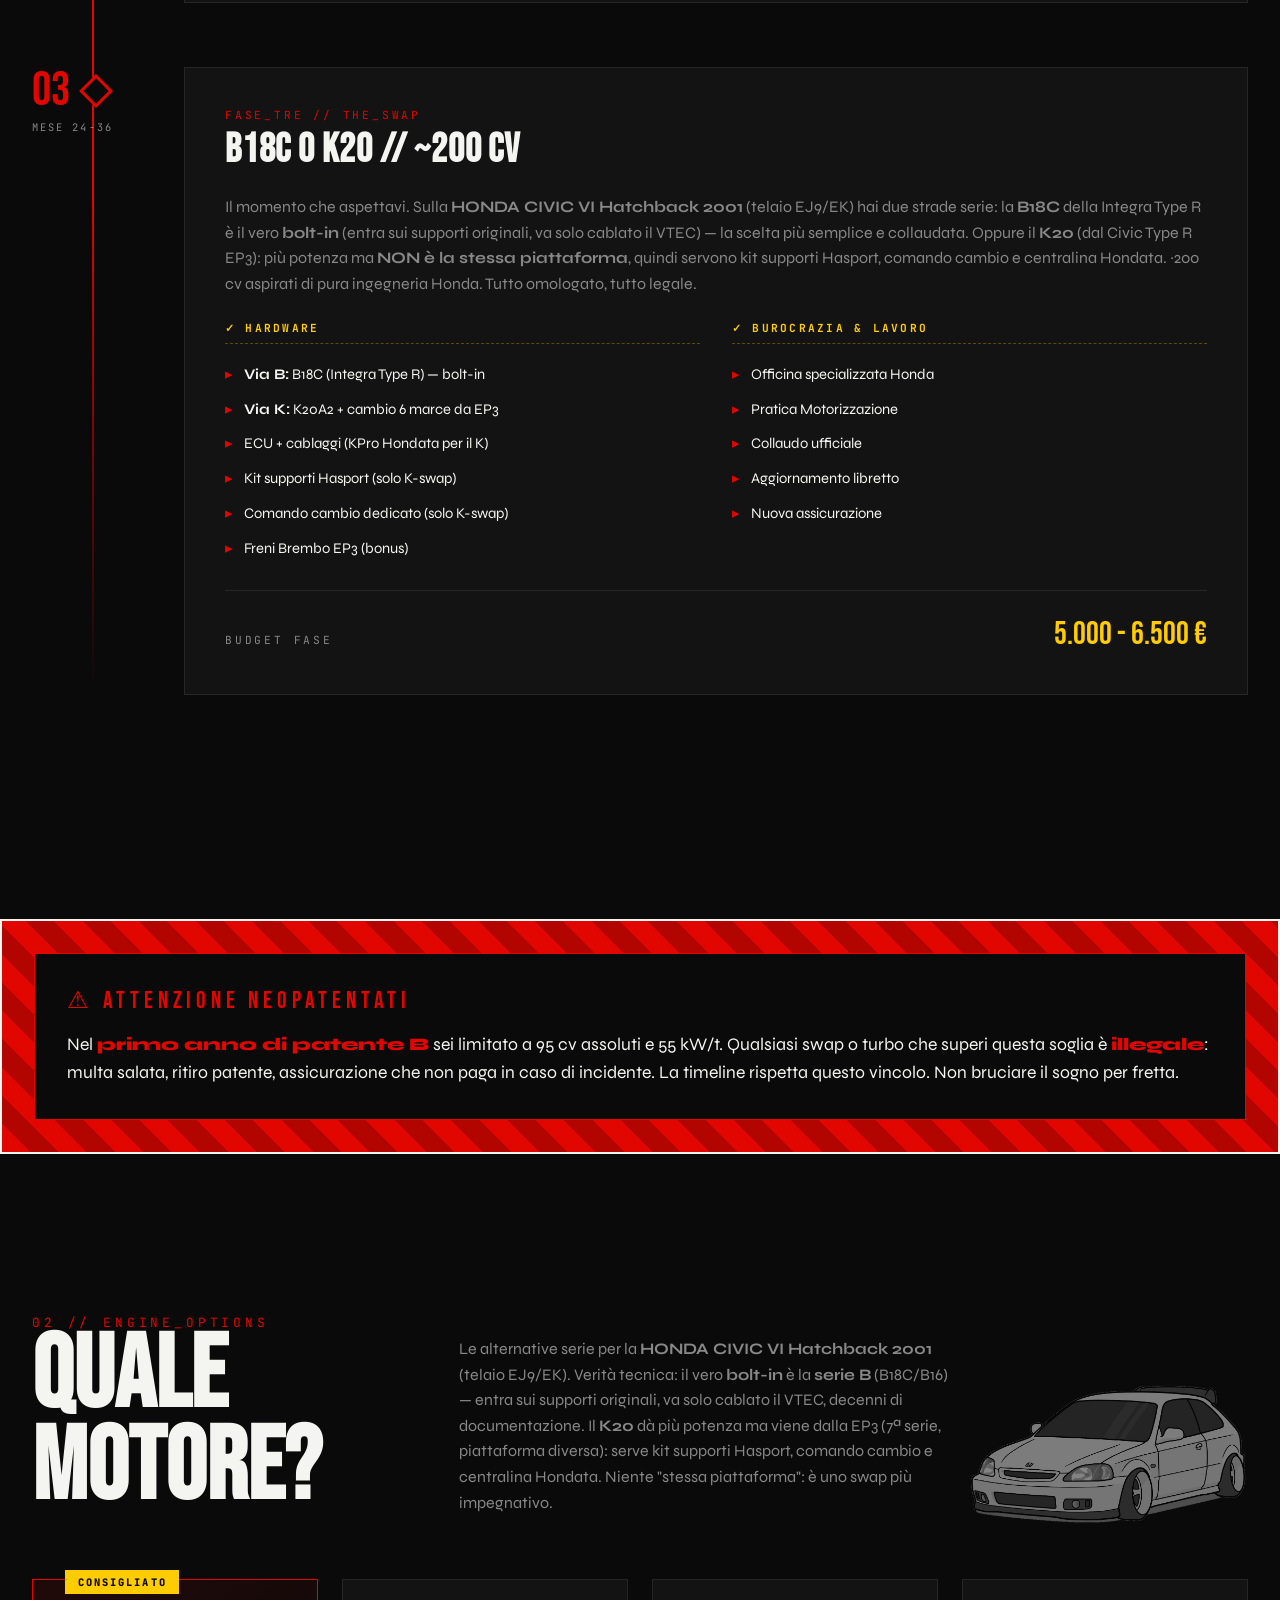
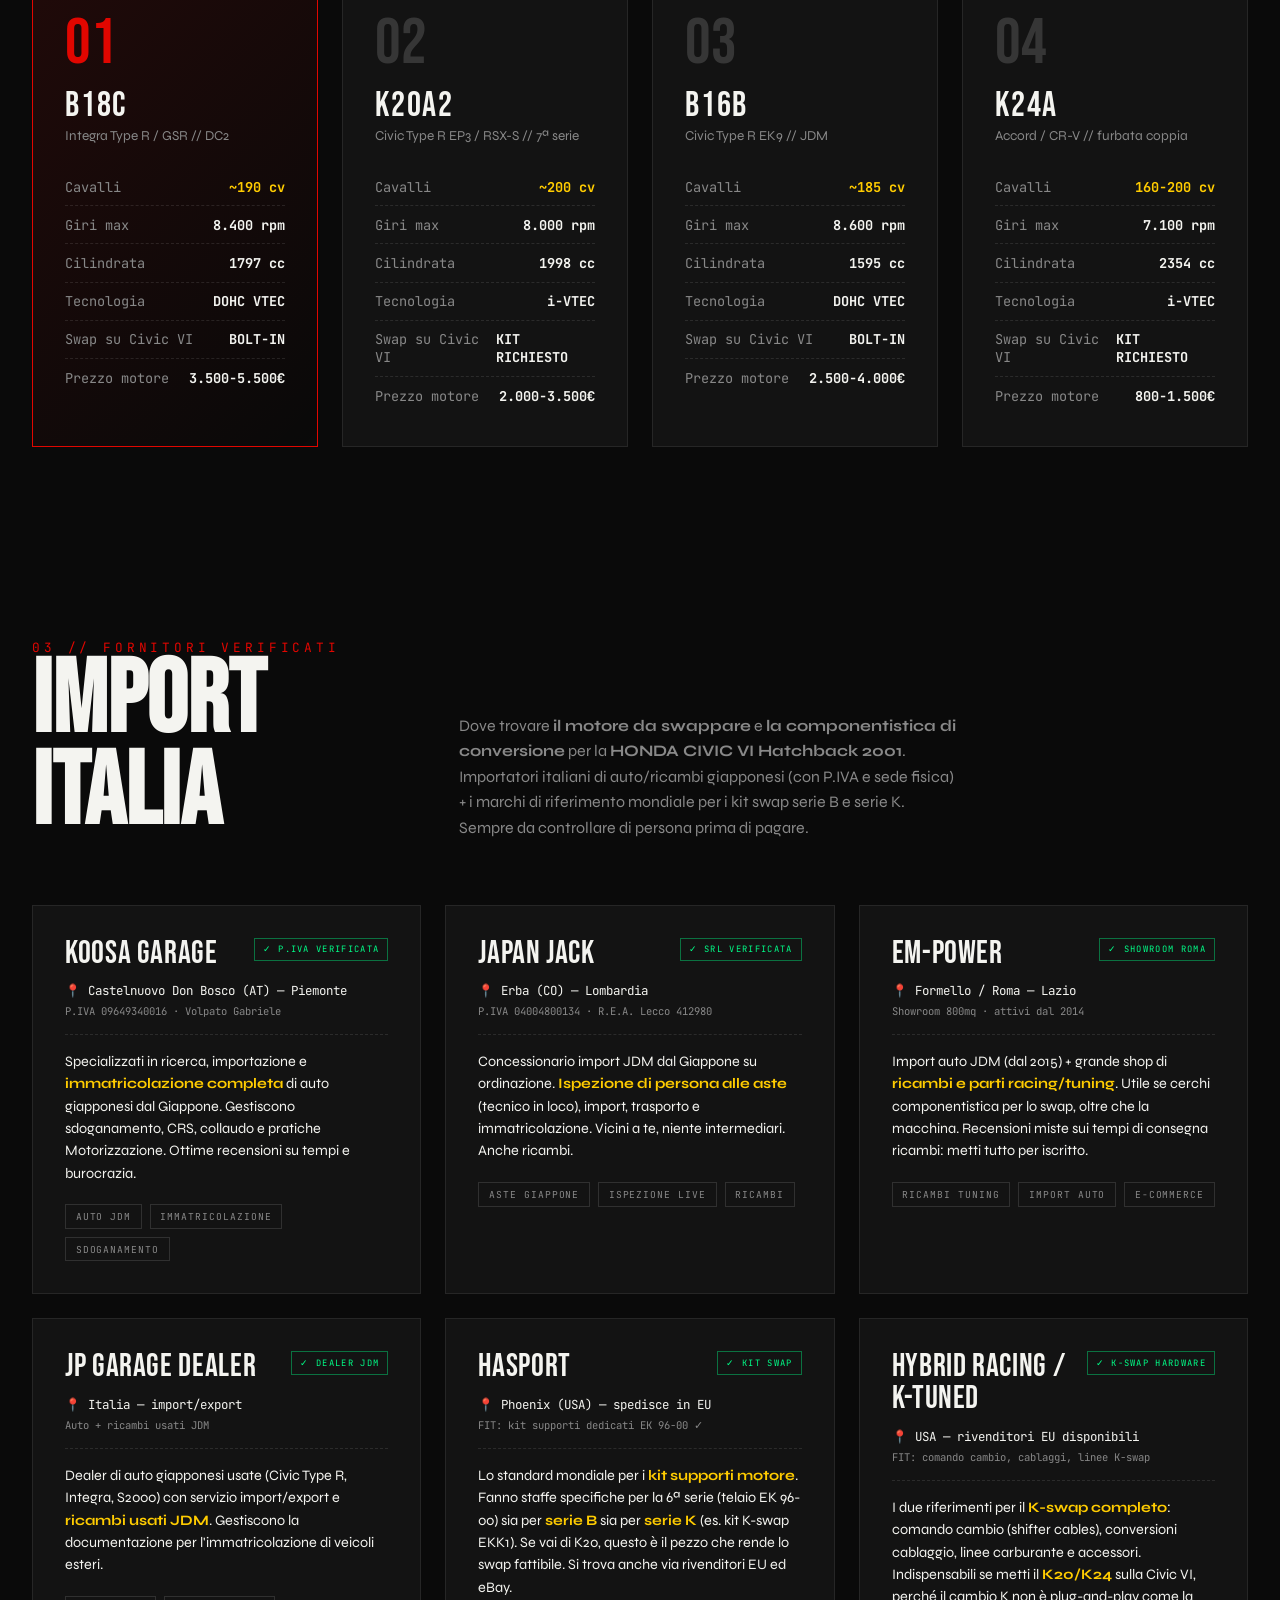
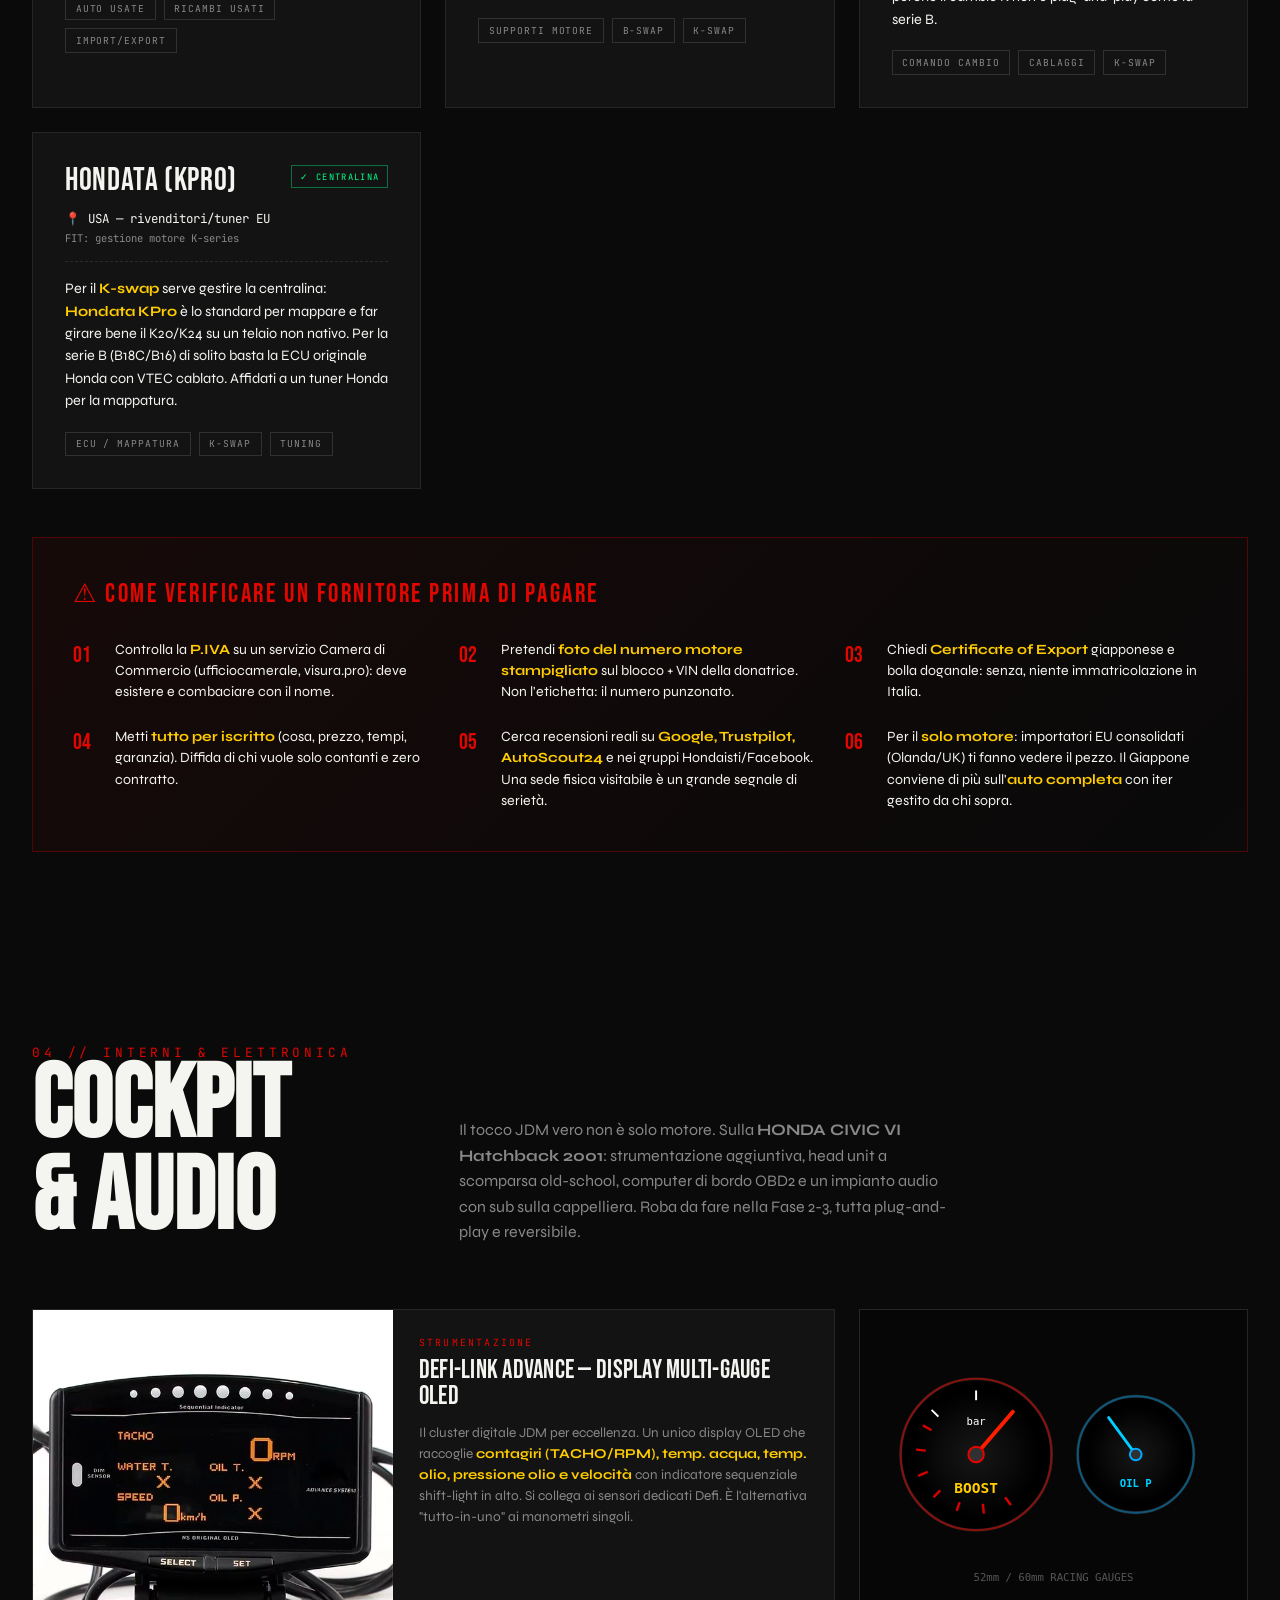
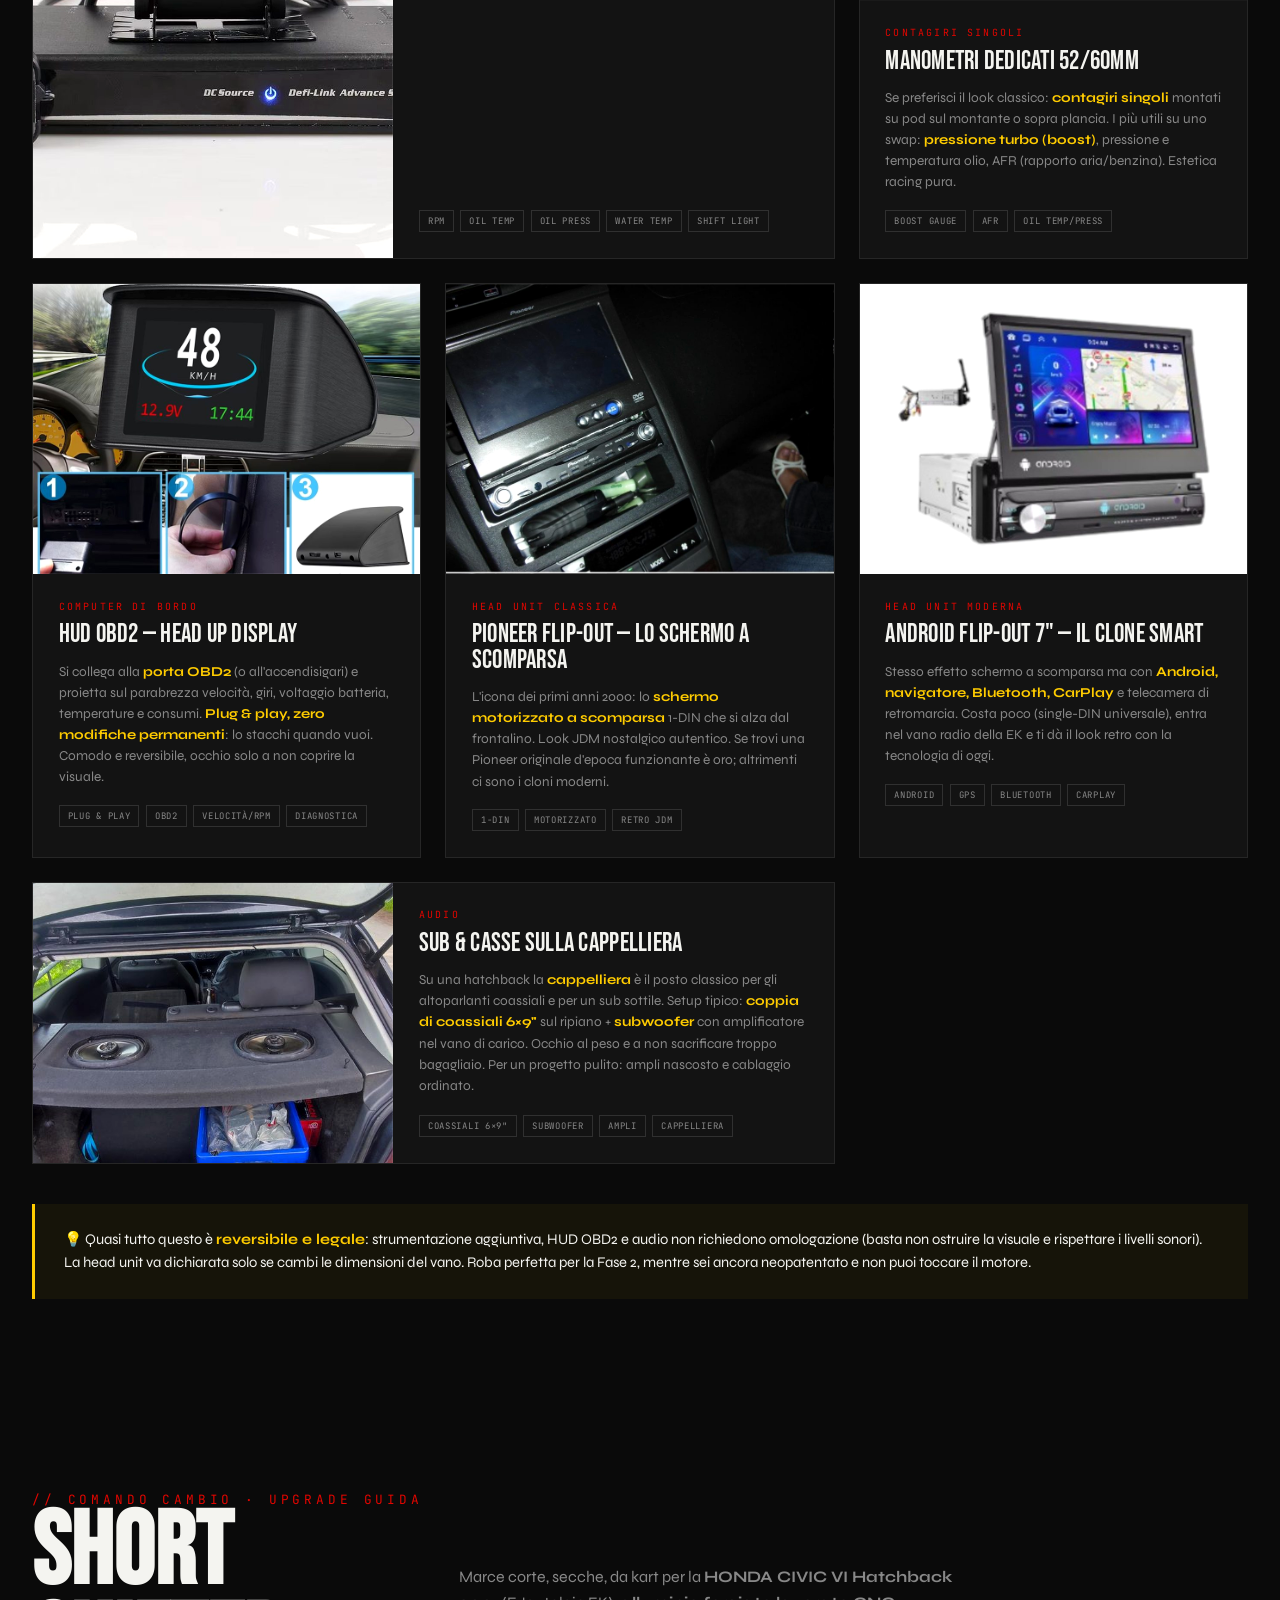
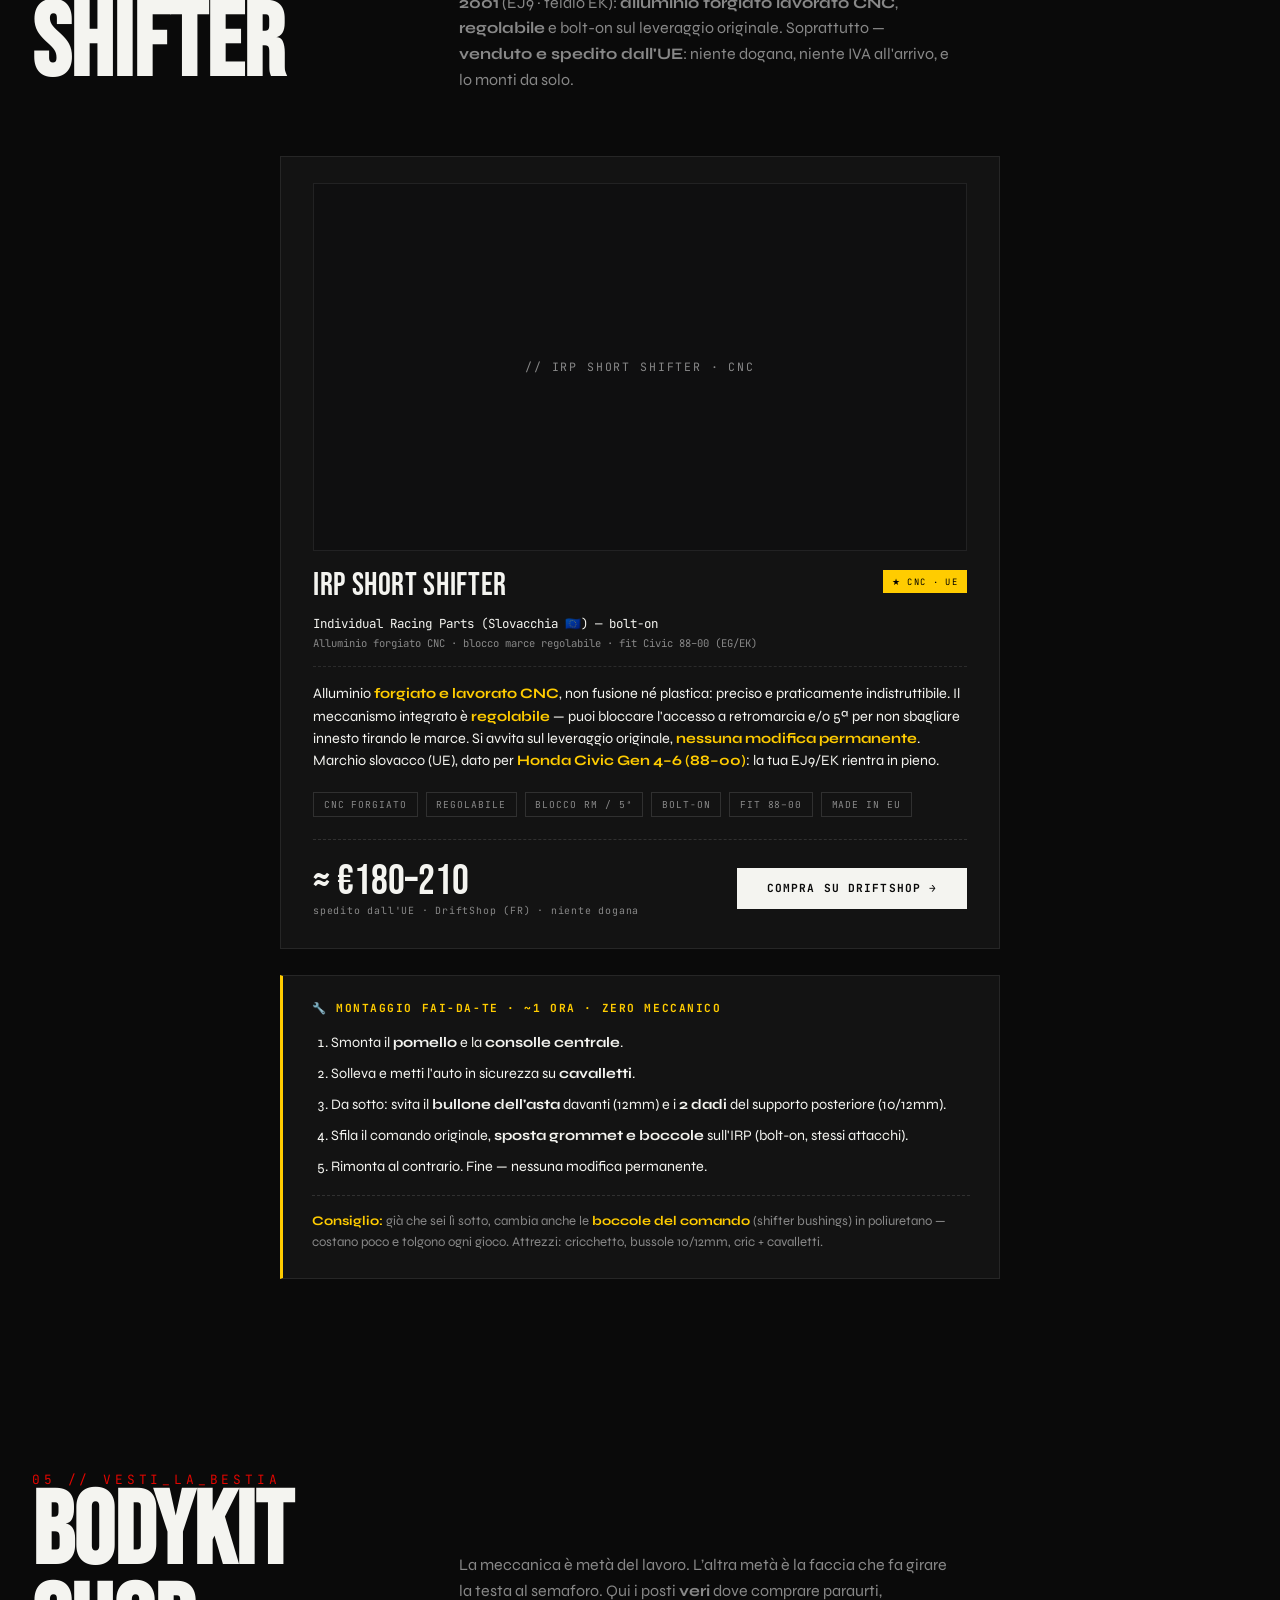
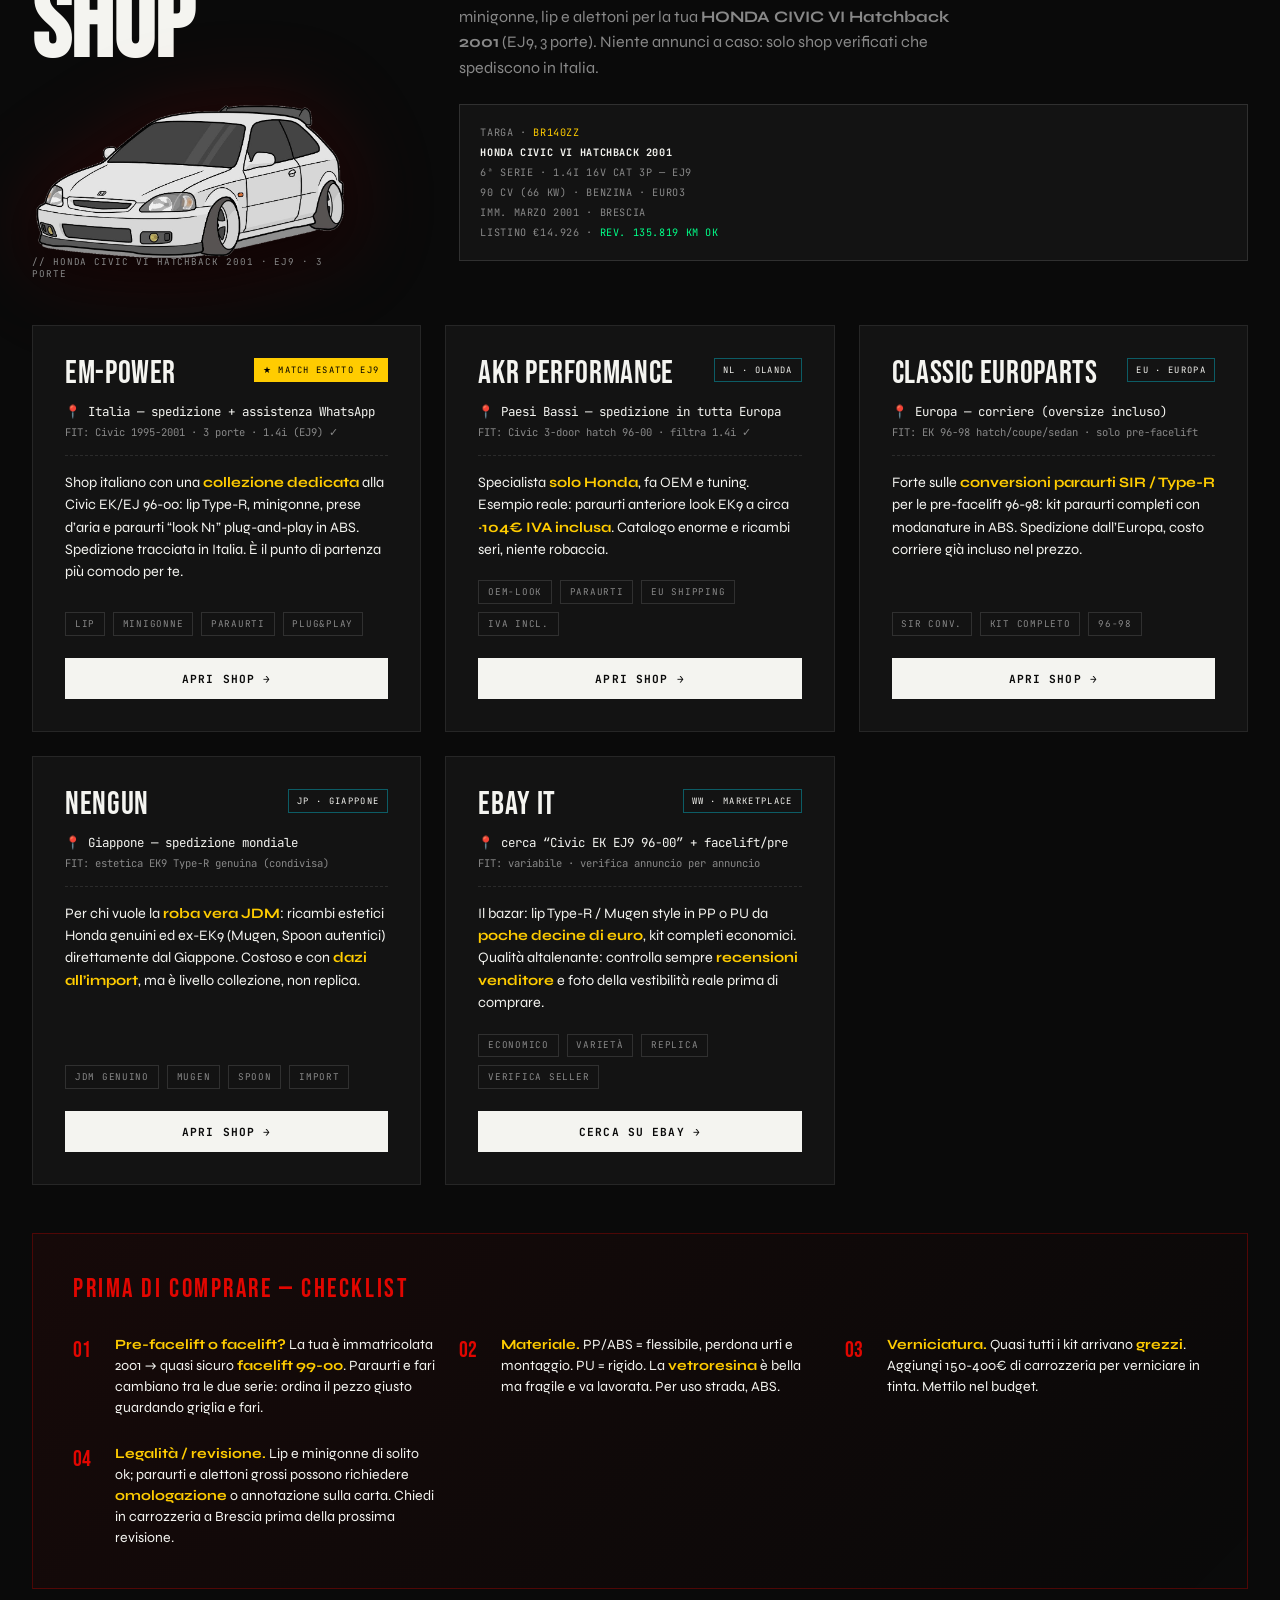
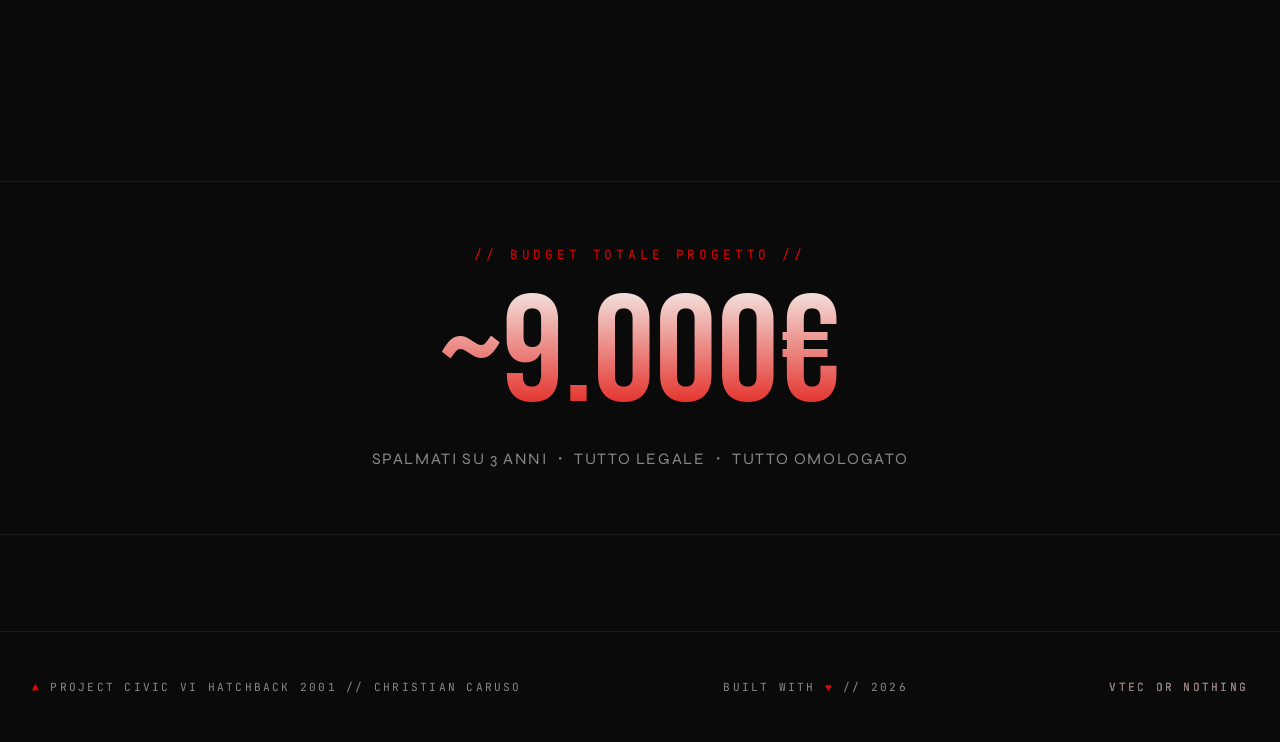
==== commit 4c7eae63: "Update civic.html" ====
--- a/civic.html
+++ b/civic.html
@@ -1567,6 +1567,133 @@
   <p class="cockpit-note">💡 Quasi tutto questo è <b>reversibile e legale</b>: strumentazione aggiuntiva, HUD OBD2 e audio non richiedono omologazione (basta non ostruire la visuale e rispettare i livelli sonori). La head unit va dichiarata solo se cambi le dimensioni del vano. Roba perfetta per la Fase 2, mentre sei ancora neopatentato e non puoi toccare il motore.</p>
 </section>
 
+<!-- SHORT SHIFTER (comando cambio) -->
+<style>
+  /* ===== COMANDO CAMBIO // short shifter (aggiunta) ===== */
+  .shifter { padding: 6rem 2rem; position: relative; z-index: 10; }
+  .shifter .suppliers-grid { grid-template-columns: minmax(0, 720px); justify-content: center; }
+  .ss-media {
+    position: relative;
+    margin: -0.4rem 0 1.2rem;
+    background: #0f0f10;
+    border: 1px solid rgba(255,255,255,0.08);
+    aspect-ratio: 16 / 9;
+    display: flex; align-items: center; justify-content: center;
+    overflow: hidden;
+  }
+  .ss-media img { max-width: 88%; max-height: 88%; object-fit: contain; display: block; }
+  .ss-pricerow {
+    display: flex; align-items: center; justify-content: space-between;
+    flex-wrap: wrap; gap: 1rem;
+    margin: 1.4rem 0 0;
+    padding-top: 1.3rem;
+    border-top: 1px dashed rgba(255,255,255,0.12);
+  }
+  .ss-price {
+    font-family: 'Bebas Neue', sans-serif; font-size: 2.6rem; line-height: 1; color: var(--ink);
+  }
+  .ss-price small {
+    display: block; margin-top: 0.25rem;
+    font-family: 'JetBrains Mono', monospace; font-size: 0.62rem; letter-spacing: 0.08em;
+    color: var(--ink-dim);
+  }
+  .shifter .supplier-link { margin-top: 0; min-width: 230px; }
+  .ss-diy {
+    max-width: 720px; margin: 1.6rem auto 0;
+    background: var(--bg-soft); border: 1px solid rgba(255,255,255,0.08);
+    border-left: 3px solid var(--accent);
+    padding: 1.6rem 1.8rem;
+  }
+  .ss-diy .ss-diy-h {
+    font-family: 'JetBrains Mono', monospace; font-size: 0.7rem; letter-spacing: 0.14em;
+    text-transform: uppercase; color: var(--accent); font-weight: 700; margin-bottom: 1rem;
+  }
+  .ss-diy ol { margin: 0; padding-left: 1.2rem; color: var(--ink); }
+  .ss-diy li { font-family: 'Syne', sans-serif; font-size: 0.9rem; line-height: 1.7; margin-bottom: 0.4rem; }
+  .ss-diy li b { color: var(--ink); font-weight: 700; }
+  .ss-diy .ss-diy-note {
+    margin-top: 1rem; padding-top: 0.9rem; border-top: 1px dashed rgba(255,255,255,0.12);
+    font-family: 'Syne', sans-serif; font-size: 0.82rem; line-height: 1.6; color: var(--ink-dim);
+  }
+  .ss-diy .ss-diy-note b { color: var(--accent); }
+  @media (max-width: 560px) {
+    .ss-pricerow { flex-direction: column; align-items: flex-start; }
+    .shifter .supplier-link { width: 100%; }
+  }
+</style>
+
+<section class="shifter">
+  <div class="section-header bk-reveal">
+    <div>
+      <div class="section-num">// COMANDO CAMBIO · UPGRADE GUIDA</div>
+      <h2 class="section-title">SHORT<br>SHIFTER</h2>
+    </div>
+    <div>
+      <p class="section-desc">
+        Marce corte, secche, da kart per la <b>HONDA CIVIC VI Hatchback 2001</b> (EJ9 · telaio EK):
+        <b>alluminio forgiato lavorato CNC</b>, <b>regolabile</b> e bolt-on sul leveraggio originale.
+        Soprattutto — <b>venduto e spedito dall'UE</b>: niente dogana, niente IVA all'arrivo, e lo monti da solo.
+      </p>
+    </div>
+  </div>
+
+  <div class="suppliers-grid">
+    <div class="supplier bk-reveal">
+      <div class="ss-media">
+        <!-- Metti qui la foto del prodotto: scaricala dalla pagina DriftShop e salvala nel repo
+             (es. img/irp-shifter.webp), poi sostituisci questo blocco con:
+             <img src="img/irp-shifter.webp" alt="IRP Short Shifter Honda Civic EK"> -->
+        <span style="font-family:'JetBrains Mono',monospace; font-size:0.72rem; letter-spacing:0.16em; color:var(--ink-dim);">// IRP SHORT SHIFTER · CNC</span>
+      </div>
+
+      <div class="supplier-top">
+        <div class="supplier-name">IRP Short Shifter</div>
+        <div class="supplier-badge match">★ CNC · UE</div>
+      </div>
+      <div class="supplier-loc">Individual Racing Parts (Slovacchia 🇪🇺) — bolt-on</div>
+      <div class="supplier-piva">Alluminio forgiato CNC · blocco marce regolabile · fit Civic 88–00 (EG/EK)</div>
+
+      <p class="supplier-desc">
+        Alluminio <b>forgiato e lavorato CNC</b>, non fusione né plastica: preciso e praticamente indistruttibile.
+        Il meccanismo integrato è <b>regolabile</b> — puoi bloccare l'accesso a retromarcia e/o 5ª per non
+        sbagliare innesto tirando le marce. Si avvita sul leveraggio originale, <b>nessuna modifica permanente</b>.
+        Marchio slovacco (UE), dato per <b>Honda Civic Gen 4–6 (88–00)</b>: la tua EJ9/EK rientra in pieno.
+      </p>
+
+      <div class="supplier-tags">
+        <span>CNC forgiato</span>
+        <span>Regolabile</span>
+        <span>Blocco RM / 5ª</span>
+        <span>Bolt-on</span>
+        <span>Fit 88–00</span>
+        <span>Made in EU</span>
+      </div>
+
+      <div class="ss-pricerow">
+        <div class="ss-price">≈ €180–210 <small>spedito dall'UE · DriftShop (FR) · niente dogana</small></div>
+        <a class="supplier-link"
+           href="https://www.driftshop.com/irp-short-shifter-for-honda-civic-eg-eh-ej.html"
+           target="_blank" rel="noopener">Compra su DriftShop →</a>
+      </div>
+    </div>
+  </div>
+
+  <div class="ss-diy bk-reveal">
+    <div class="ss-diy-h">🔧 Montaggio fai-da-te · ~1 ora · zero meccanico</div>
+    <ol>
+      <li>Smonta il <b>pomello</b> e la <b>consolle centrale</b>.</li>
+      <li>Solleva e metti l'auto in sicurezza su <b>cavalletti</b>.</li>
+      <li>Da sotto: svita il <b>bullone dell'asta</b> davanti (12mm) e i <b>2 dadi</b> del supporto posteriore (10/12mm).</li>
+      <li>Sfila il comando originale, <b>sposta grommet e boccole</b> sull'IRP (bolt-on, stessi attacchi).</li>
+      <li>Rimonta al contrario. Fine — nessuna modifica permanente.</li>
+    </ol>
+    <div class="ss-diy-note">
+      <b>Consiglio:</b> già che sei lì sotto, cambia anche le <b>boccole del comando</b> (shifter bushings)
+      in poliuretano — costano poco e tolgono ogni gioco. Attrezzi: cricchetto, bussole 10/12mm, cric + cavalletti.
+    </div>
+  </div>
+</section>
+
 <!-- BODYKIT (05) -->
 <style>
   /* ===== 05 // VESTI LA BESTIA - bodykit shop (aggiunta) ===== */
